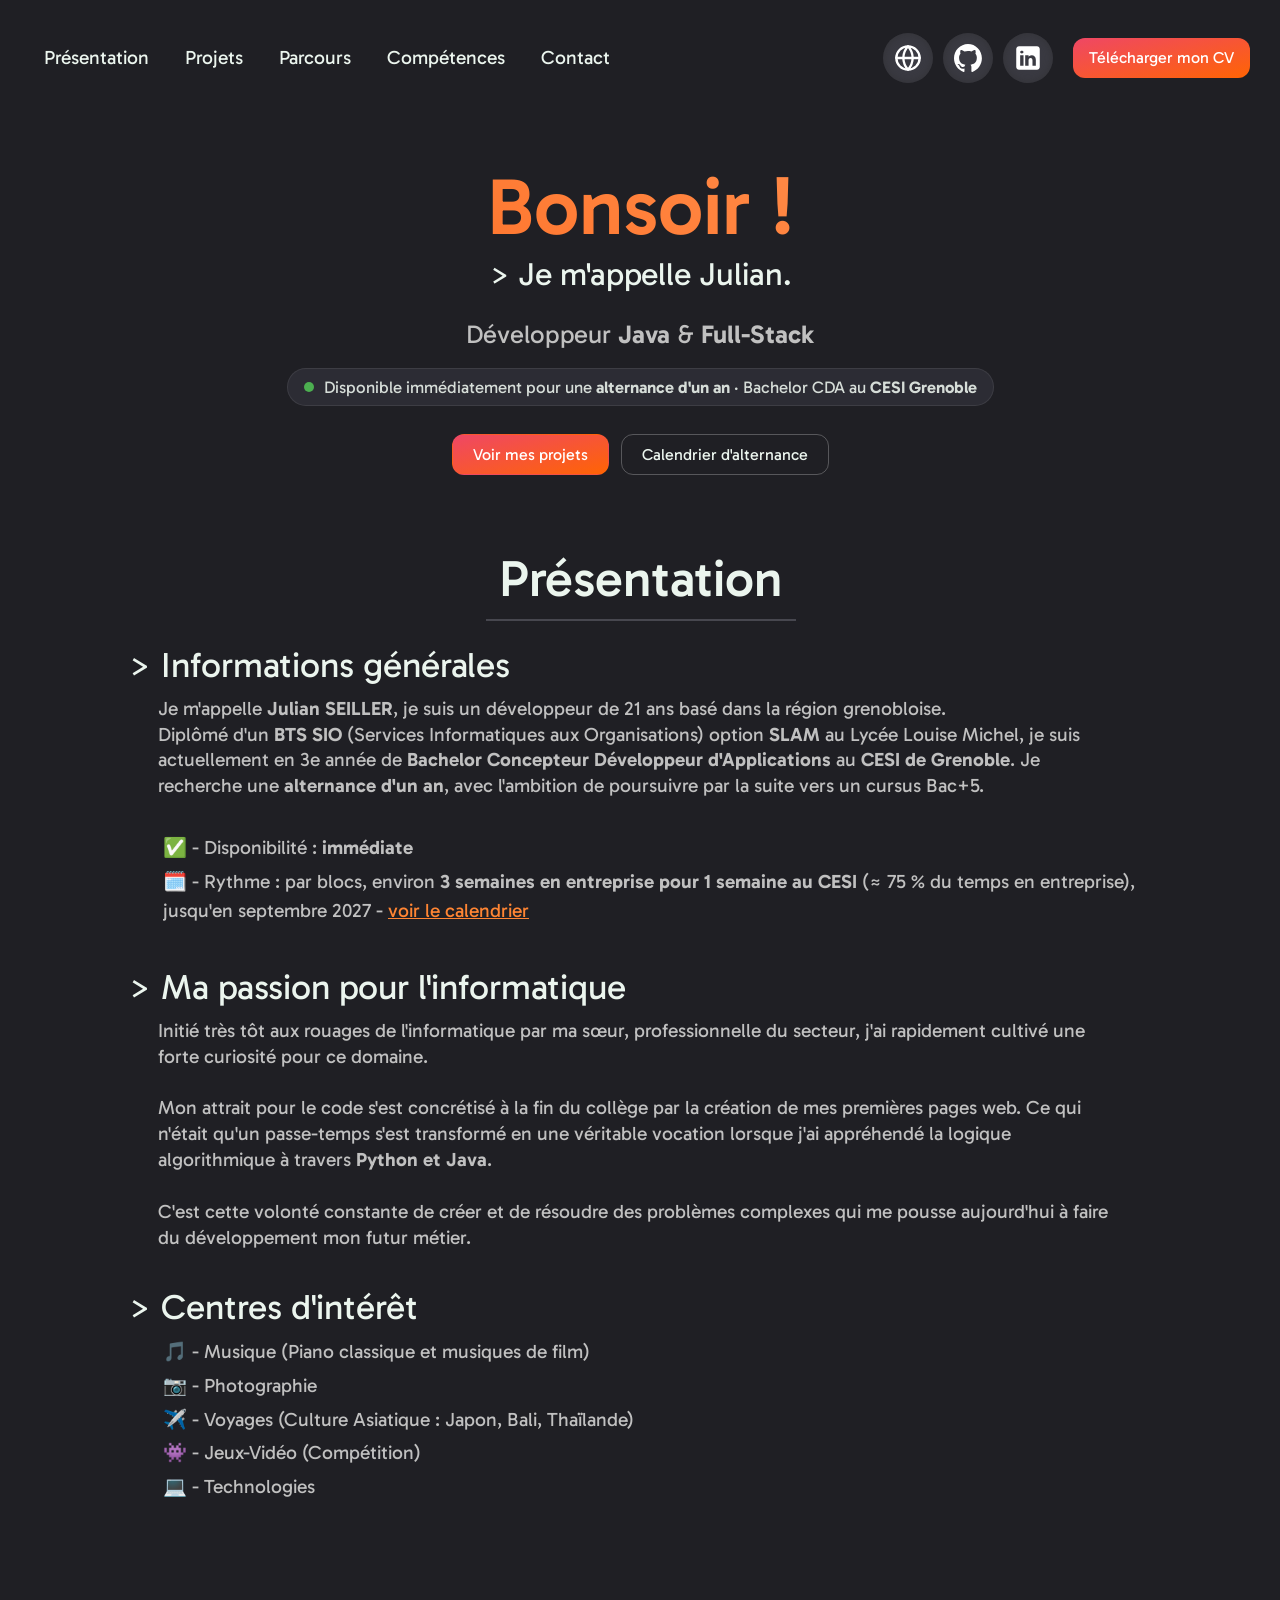
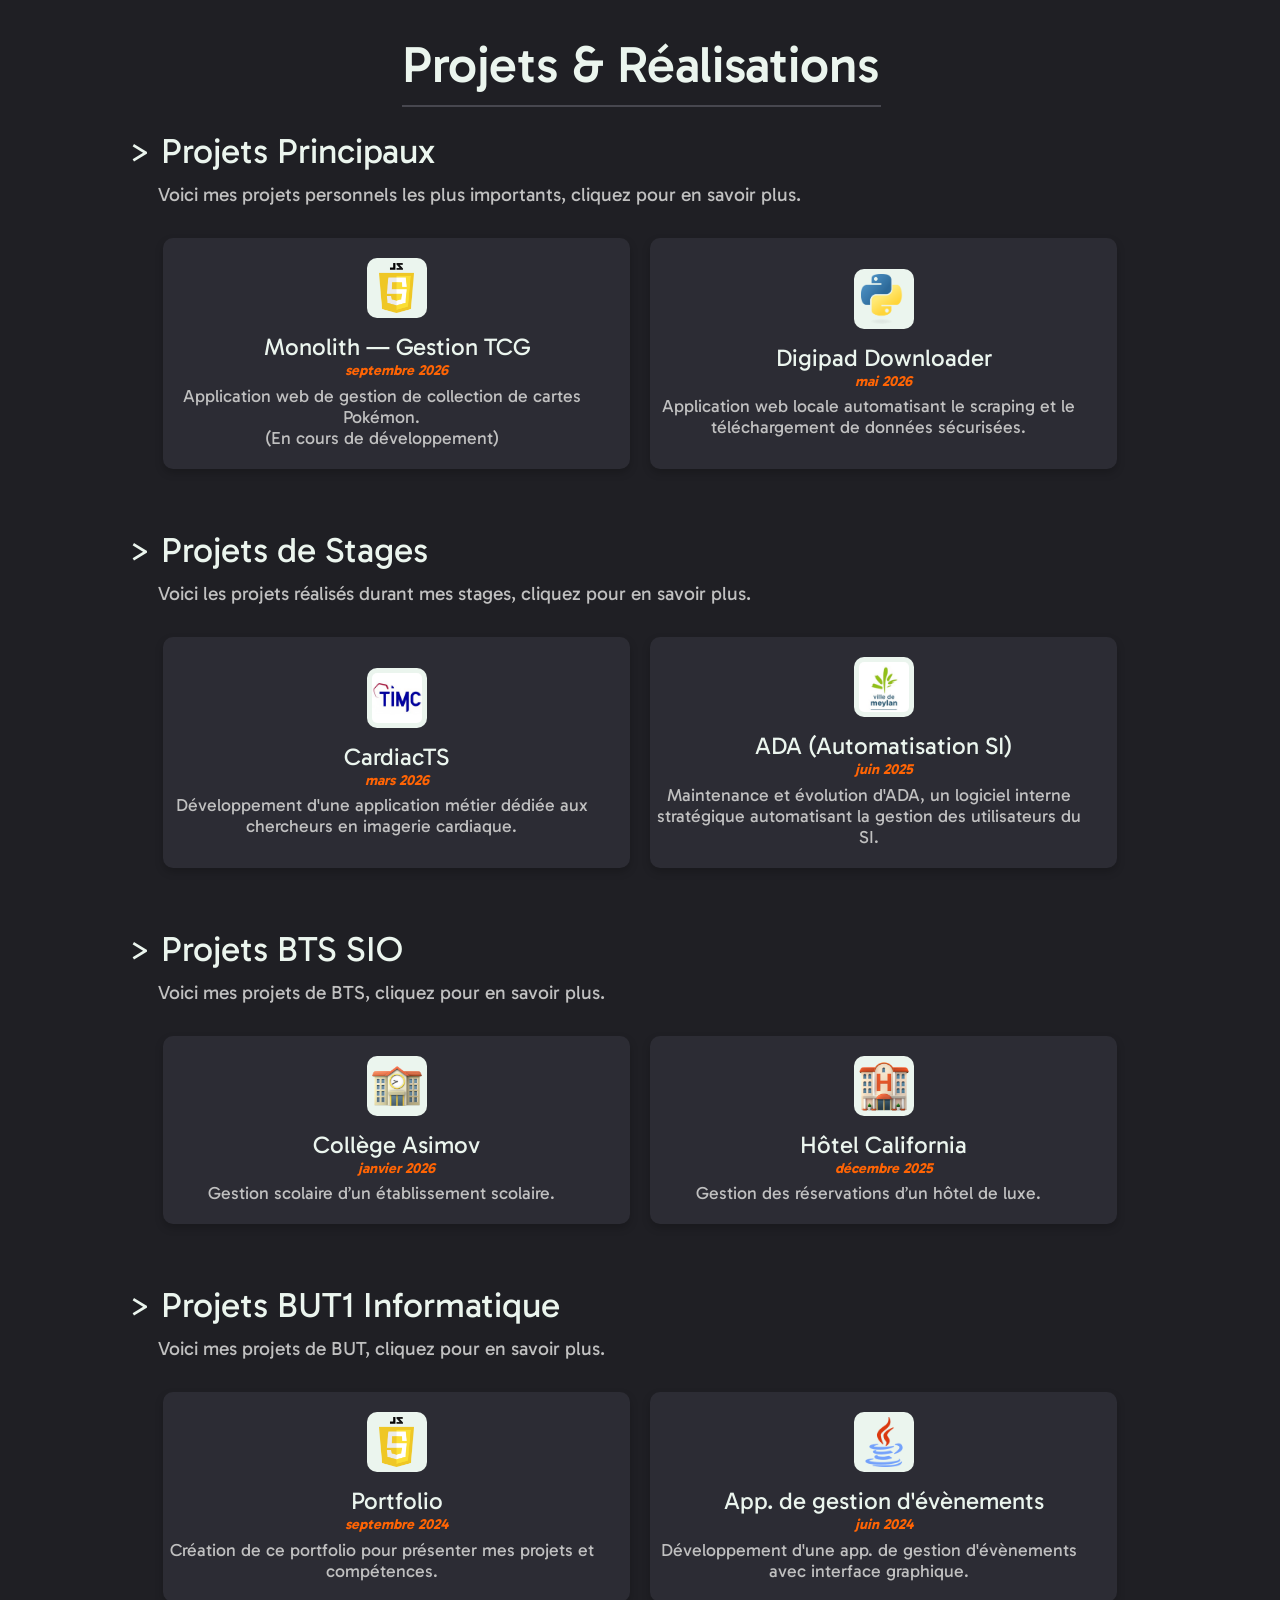
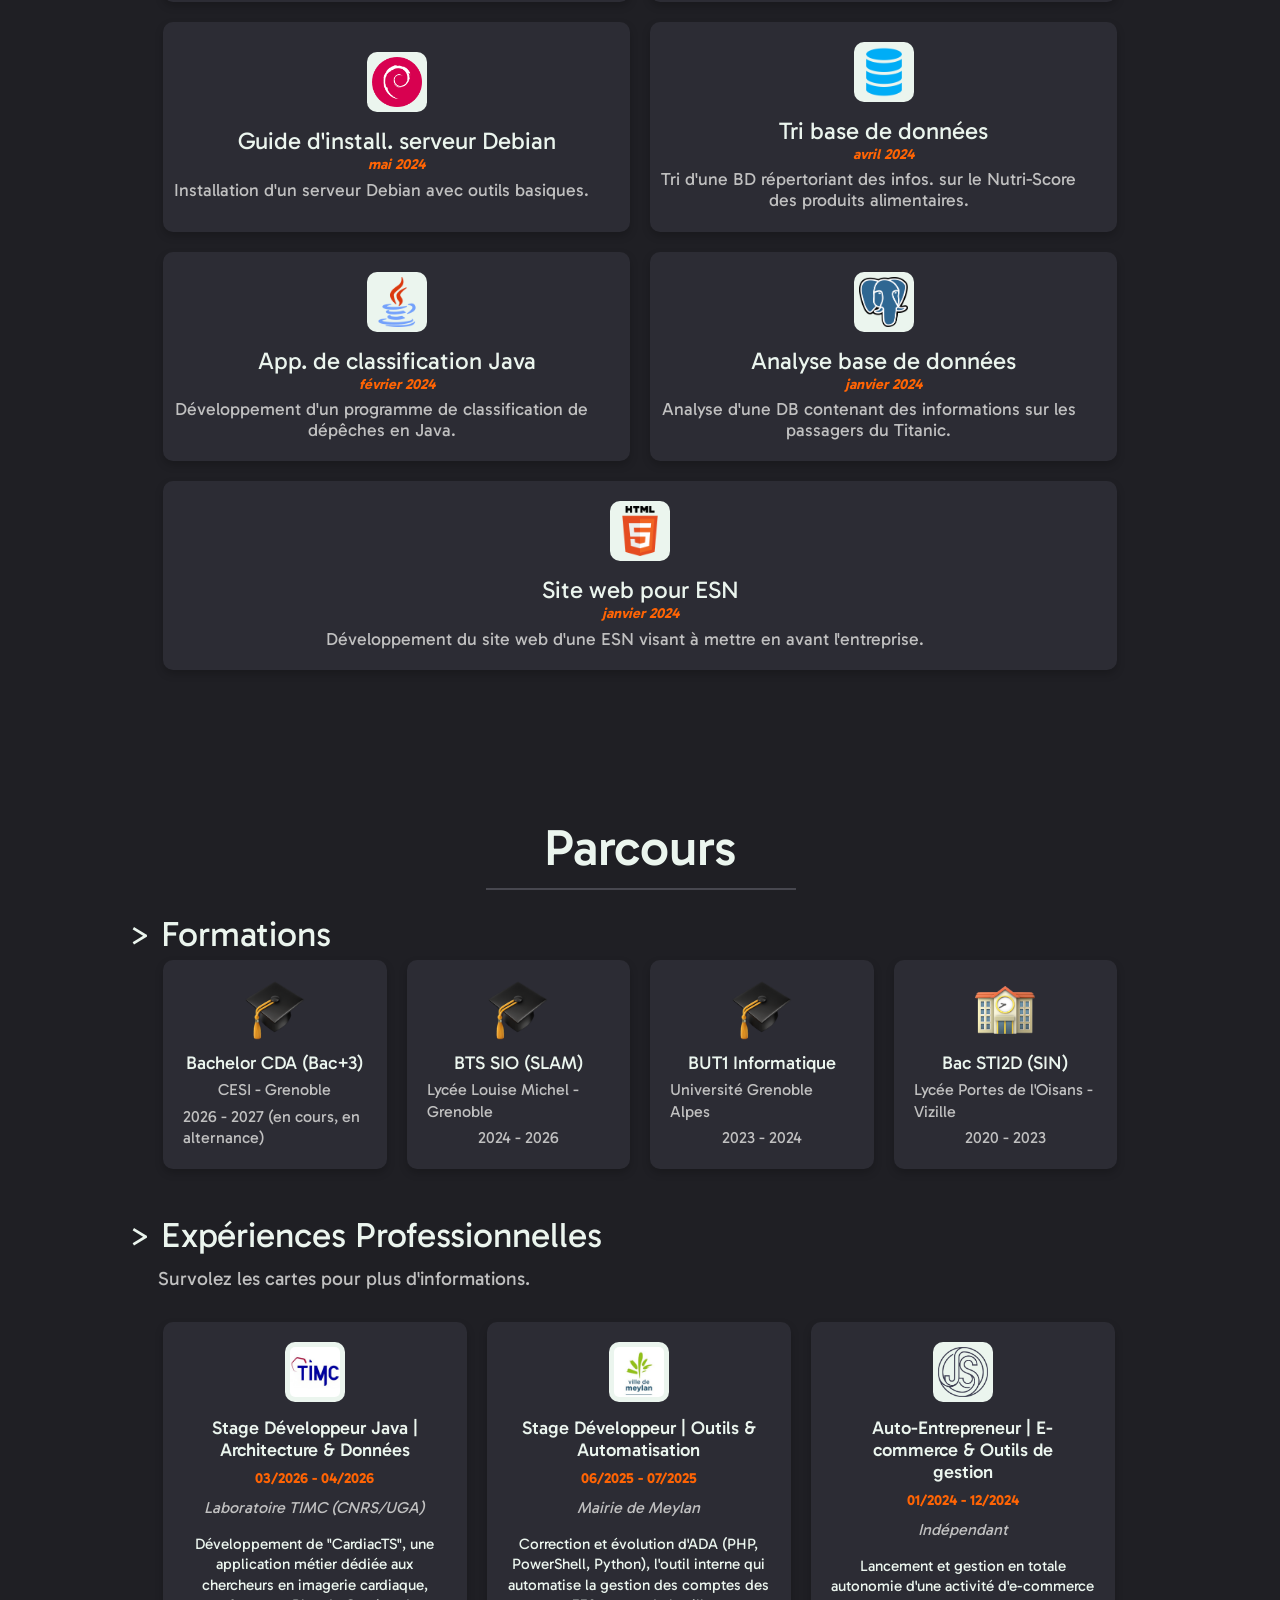
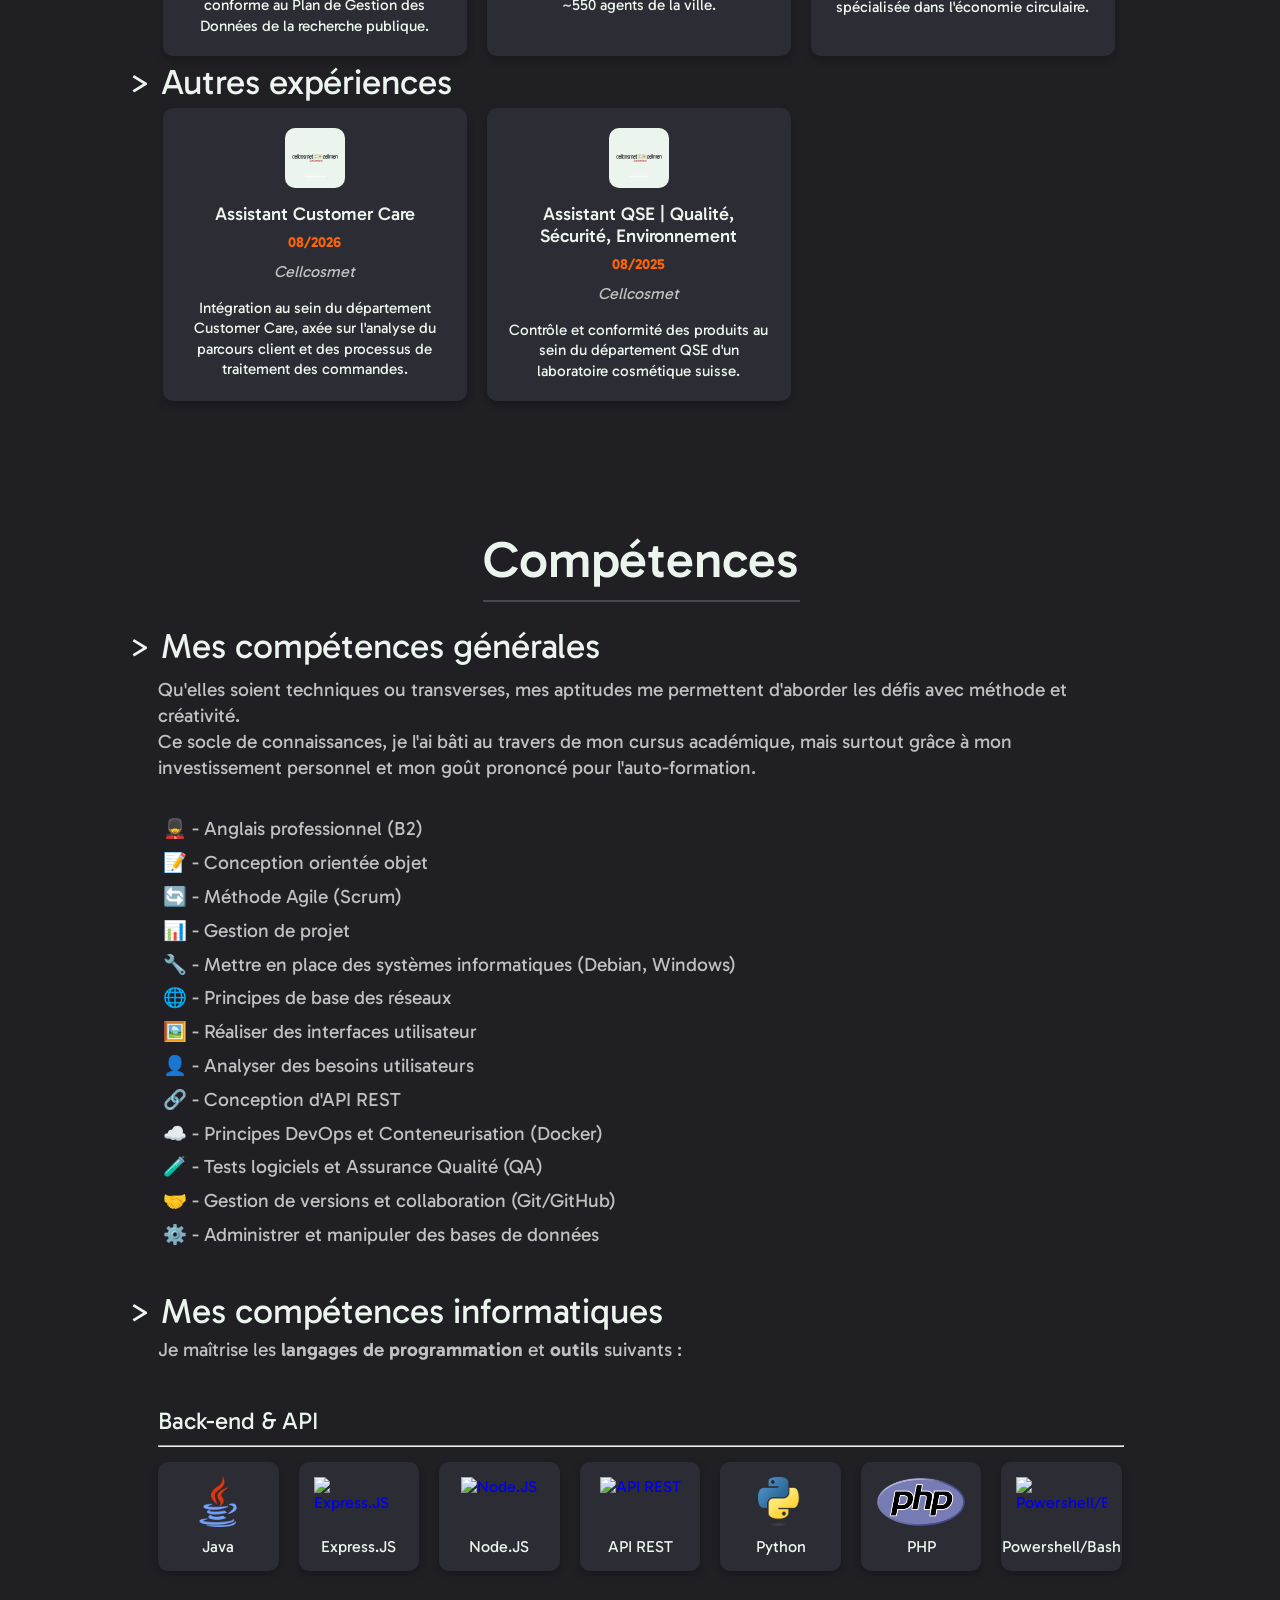
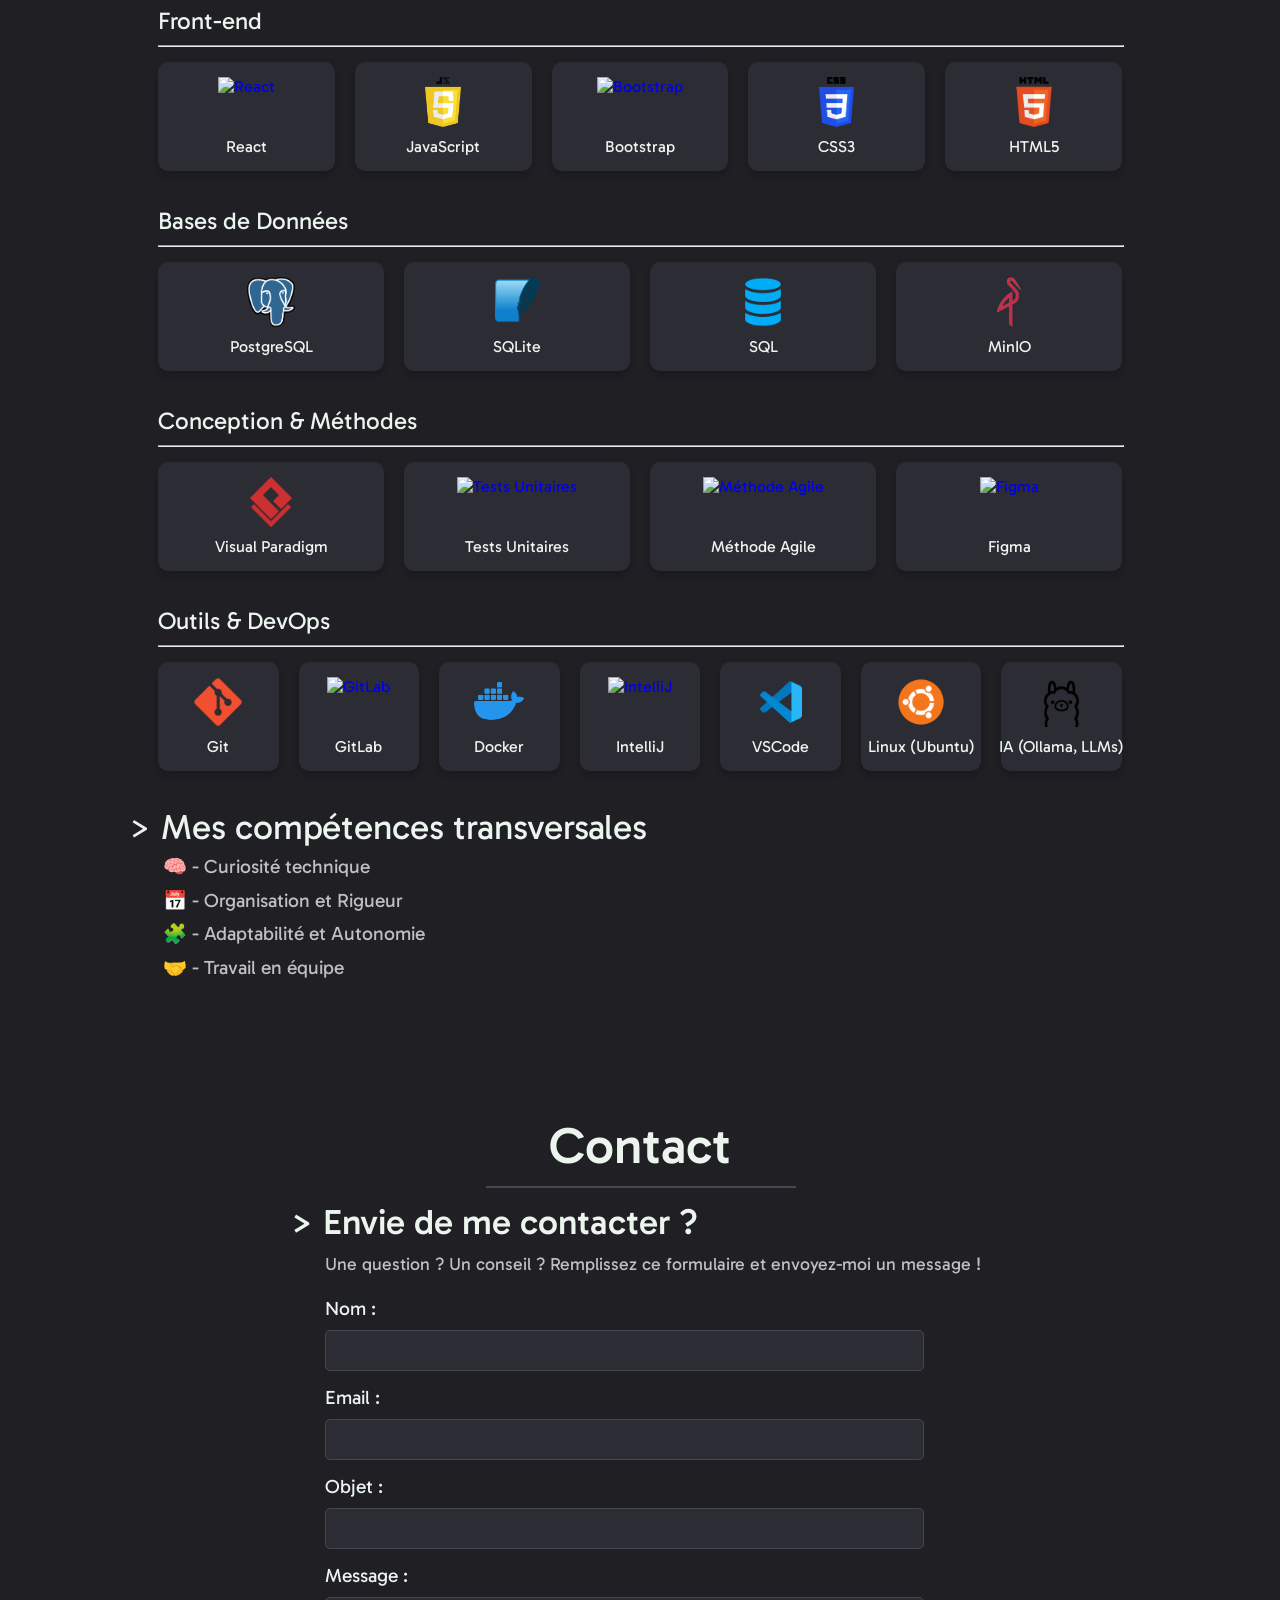
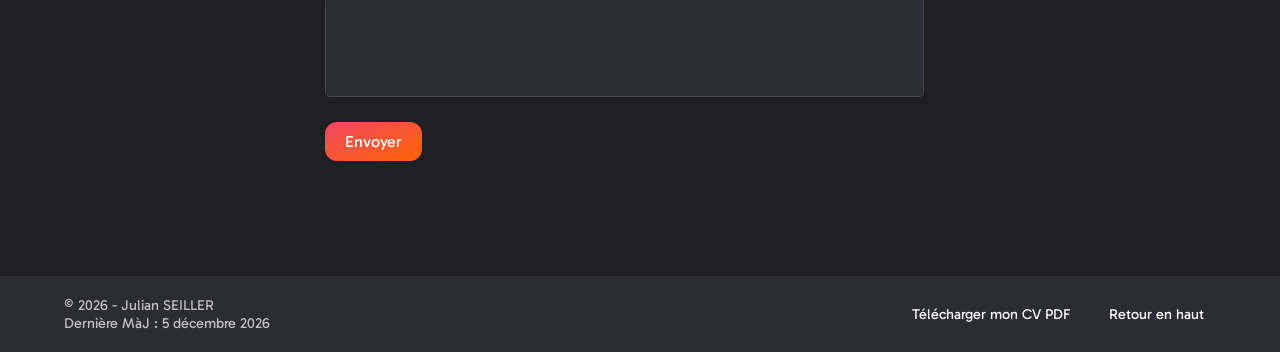
==== index.html @ 8daf7dea "update ortho" ====
<!DOCTYPE html>
<html lang="fr">

<head>
    <meta charset="UTF-8">
    <meta name="viewport" content="width=device-width, initial-scale=1.0">
    <meta name="description"
        content="Julian SEILLER, Développeur Java et Full-Stack en Bachelor Concepteur Développeur d'Applications au CESI Grenoble, disponible immédiatement pour une alternance d'un an. Projets, compétences et expériences.">
    <meta name="robots" content="index, follow">

    <!-- Open Graph (Partage Réseaux Sociaux) -->
    <meta property="og:title" content="Julian SEILLER | Développeur Java & Full-Stack en alternance">
    <meta property="og:description"
        content="Bachelor CDA au CESI Grenoble, disponible immédiatement pour une alternance d'un an. Projets Java, Node.js, Python et web.">
    <meta property="og:type" content="website">
    <meta property="og:url" content="https://portfolio-julianseiller.vercel.app/">
    <meta property="og:image" content="https://portfolio-julianseiller.vercel.app/assets/images/og-image.png">
    <meta property="og:image:width" content="1200">
    <meta property="og:image:height" content="630">
    <meta property="og:locale" content="fr_FR">
    <meta name="twitter:card" content="summary_large_image">
    <link rel="alternate" hreflang="fr" href="https://portfolio-julianseiller.vercel.app/">
    <link rel="alternate" hreflang="en" href="https://portfolio-julianseiller.vercel.app/indexEN.html">

    <link rel="stylesheet" href="styles.css">
    <link rel="preconnect" href="https://fonts.googleapis.com">
    <link rel="preconnect" href="https://fonts.gstatic.com" crossorigin>
    <link rel="stylesheet" href="https://fonts.googleapis.com/css2?family=Gabarito:wght@400..900&display=swap">
    <link rel="icon" href="favicon.ico">
    <script src="https://unpkg.com/scrollreveal@4.0.9/dist/scrollreveal.min.js"></script>
    <title>Julian SEILLER | Développeur Java & Full-Stack en alternance</title>
</head>

<body>
    <header>
        <nav class="bigScreen">
            <a href="#presentation">Présentation</a>
            <a href="#projets">Projets</a>
            <a href="#parcours">Parcours</a>
            <a href="#competences">Compétences</a>
            <a href="#contact">Contact</a>
        </nav>
        <div class="header-right bigScreen">
            <a class="btn-icon" href="indexEN.html" title="Switch to English" aria-label="Switch to English"
                hreflang="en">
                <img src="assets/icons/globe.svg" alt="Globe" style="width: 28px; filter: invert(1);">
            </a>
            <a href="https://github.com/JulianSEILLER" aria-label="Profil GitHub" target="_blank"
                rel="noopener noreferrer" class="btn-icon">
                <img src="assets/icons/github-mark-white.svg" alt="GitHub">
            </a>
            <a href="https://www.linkedin.com/in/julianseiller" aria-label="Profil LinkedIn" target="_blank"
                rel="noopener noreferrer" class="btn-icon">
                <img src="assets/icons/linkedin.svg" alt="LinkedIn">
            </a>
            <div class="cv-container">
                <a href="assets/files/CV_Julian_SEILLER.pdf" target="_blank" rel="noopener noreferrer"
                    class="btn-orange">Télécharger mon CV</a>
            </div>
        </div>

        <div class="header-left smallScreen">
            <a href="#hello">Portfolio de Julian</a>
        </div>
        <nav class="smallScreen">
            <button id="menu-toggle" class="hamburger hamburger--squeeze" type="button">
                <span class="hamburger-box">
                    <span class="hamburger-inner"></span>
                </span>
            </button>
            <div id="overlay-menu" class="overlay-menu">
                <div class="overlay-content">
                    <a href="#presentation">Présentation</a>
                    <hr>
                    <a href="#projets">Projets</a>
                    <hr>
                    <a href="#parcours">Parcours</a>
                    <hr>
                    <a href="#competences">Compétences</a>
                    <hr>
                    <a href="#contact">Contact</a>
                    <div class="menu-grid">
                        <a href="indexEN.html" class="btn-icon" title="Switch to English" aria-label="Switch to English"
                            hreflang="en">
                            <img src="assets/icons/globe.svg" alt="Globe" style="width: 28px; filter: invert(1);">
                        </a>
                        <a href="https://github.com/JulianSEILLER" aria-label="Profil GitHub" target="_blank"
                            rel="noopener noreferrer" class="btn-icon github-btn">
                            <img src="assets/icons/github-mark-white.svg" alt="GitHub">
                        </a>
                        <a href="https://www.linkedin.com/in/julianseiller" aria-label="Profil LinkedIn" target="_blank"
                            rel="noopener noreferrer" class="btn-icon linkedin-btn">
                            <img src="assets/icons/linkedin.svg" alt="LinkedIn">
                        </a>
                    </div>
                    <a href="assets/files/CV_Julian_SEILLER.pdf" target="_blank" rel="noopener noreferrer"
                        class="btn-orange">Télécharger mon
                        CV</a>
                </div>
            </div>
        </nav>
    </header>
    <main>
        <div id="home" class="page-section">
            <div id="homeText" class="revealRwD">
                <h1 id="hello">Bonjour !</h1>
                <h2 class="bigScreen">> Je m'appelle Julian.</h2>
                <h2 class="smallScreen">Je m'appelle Julian.</h2>
                <p class="home-role">Développeur <b>Java</b> &amp; <b class="nowrap">Full-Stack</b></p>
                <p class="home-status"><span class="status-dot" aria-hidden="true"></span><span>Disponible immédiatement
                        pour une <b>alternance d'un an</b> · Bachelor CDA au <b>CESI Grenoble</b></span></p>
                <div class="home-actions">
                    <a href="#projets" class="btn-hero btn-hero-primary">Voir mes projets</a>
                    <a href="assets/files/Calendrier_Alternance_CESI_2026-2027.pdf" target="_blank"
                        rel="noopener noreferrer" class="btn-hero">Calendrier d'alternance</a>
                </div>
            </div>
        </div>

        <section id="presentation" class="page-section">
            <div class="sectionHeader">
                <h2 class="revealT">Présentation</h2>
                <hr>
            </div>
            <div class="sectionContent">
                <h3 class="revealL bigScreen">> Informations générales</h3>
                <h3 class="revealL smallScreen">Informations générales</h3>
                <p class="revealLwD">
                    Je m'appelle <b>Julian SEILLER</b>, je suis un développeur de <span id="age"></span> ans basé dans
                    la région grenobloise.
                    <br>
                    Diplômé d'un <b>BTS SIO</b> (Services Informatiques aux Organisations) option <b>SLAM</b> au Lycée
                    Louise Michel, je suis actuellement en 3e année de <b>Bachelor Concepteur Développeur
                        d'Applications</b> au <b>CESI de Grenoble</b>.
                    Je recherche une <b>alternance d'un an</b>, avec l'ambition de poursuivre
                    par la suite vers un cursus Bac+5.
                </p>
                <ul class="revealLwD">
                    <li>✅ - Disponibilité : <b>immédiate</b></li>
                    <li>🗓️ - Rythme : par blocs, environ <b>3 semaines en entreprise pour 1 semaine au CESI</b>
                        (≈ 75 % du temps en entreprise), jusqu'en septembre 2027 -
                        <a href="assets/files/Calendrier_Alternance_CESI_2026-2027.pdf" target="_blank"
                            rel="noopener noreferrer">voir le calendrier</a>
                    </li>
                </ul>
                <h3 class="revealL bigScreen">> Ma passion pour l'informatique</h3>
                <h3 class="revealL smallScreen">Ma passion pour l'informatique</h3>
                <p class="revealLwD">
                    Initié très tôt aux rouages de l'informatique par ma sœur, professionnelle du secteur, j'ai
                    rapidement cultivé une forte curiosité pour ce domaine.
                    <br><br>
                    Mon attrait pour le code s'est concrétisé à la fin du collège par la création de mes premières pages
                    web. Ce qui n'était qu'un passe-temps s'est transformé en une véritable vocation lorsque j'ai
                    appréhendé la logique algorithmique à travers <b>Python et Java</b>.
                    <br><br>
                    C'est cette volonté constante de créer et de résoudre des problèmes complexes qui me pousse
                    aujourd'hui à faire du développement mon futur métier.
                </p>
                <h3 class="revealL bigScreen">> Centres d'intérêt</h3>
                <h3 class="revealL smallScreen">Centres d'intérêt</h3>
                <ul class="revealLwD noMarginBottom">
                    <li class="revealLwD">🎵 - Musique (Piano classique et musiques de film)</li>
                    <li class="revealLwD">📷 - Photographie</li>
                    <li class="revealLwD">✈️ - Voyages (Culture Asiatique : Japon, Bali, Thaïlande)</li>
                    <li class="revealLwD">👾 - Jeux-Vidéo (Compétition)</li>
                    <li class="revealLwD">💻 - Technologies</li>
                </ul>
            </div>
        </section>

        <section id="projets" class="page-section">
            <div class="sectionHeader">
                <h2>Projets & Réalisations</h2>
                <hr>
            </div>
            <div class="sectionContent">
                <h3 class="revealL bigScreen">> Projets Principaux</h3>
                <h3 class="revealL smallScreen">Projets Principaux</h3>
                <p class="revealL">Voici mes projets personnels les plus importants, cliquez pour en savoir plus.</p>
                <div id="project-cards-main" class="project-grid revealB">
                    <!-- Projets Principaux générés dynamiquement -->
                </div>

                <h3 class="revealL bigScreen" style="margin-top: 40px;">> Projets de Stages</h3>
                <h3 class="revealL smallScreen">Projets de Stages</h3>
                <p class="revealL">Voici les projets réalisés durant mes stages, cliquez pour en savoir plus.</p>
                <div id="project-cards-stage" class="project-grid revealB">
                    <!-- Projets de stages générés dynamiquement -->
                </div>

                <h3 class="revealL bigScreen" style="margin-top: 40px;">> Projets BTS SIO</h3>
                <h3 class="revealL smallScreen">Projets BTS SIO</h3>
                <p class="revealL">Voici mes projets de BTS, cliquez pour en savoir plus.</p>
                <div id="project-cards-bts" class="project-grid revealB">
                    <!-- Projets BTS générés dynamiquement -->
                </div>
                <h3 class="revealL bigScreen" style="margin-top: 40px;">> Projets BUT1 Informatique</h3>
                <h3 class="revealL smallScreen" style="margin-top: 40px;">Projets BUT1 Informatique</h3>
                <p class="revealL">Voici mes projets de BUT, cliquez pour en savoir plus.</p>
                <div id="project-cards-but" class="project-grid revealB">
                    <!-- Projets BTS générés dynamiquement -->
                </div>
            </div>
        </section>

        <section id="parcours" class="page-section">
            <div class="sectionHeader">
                <h2 class="revealT">Parcours</h2>
                <hr>
            </div>
            <div class="sectionContent">
                <h3 class="revealL bigScreen">> Formations</h3>
                <h3 class="revealL smallScreen">Formations</h3>
                <div class="formationGrid">
                    <div class="iconOnLeft revealB">
                        <img src="assets/icons/graduationcap.png" alt="Graduation Cap Icon">
                        <div class="text">
                            <h4>Bachelor CDA (Bac+3)</h4>
                            <p>CESI - Grenoble</p>
                            <p class="date">2026 - 2027 (en cours, en alternance)</p>
                        </div>
                    </div>
                    <div class="iconOnLeft revealB">
                        <img src="assets/icons/graduationcap.png" alt="Graduation Cap Icon">
                        <div class="text">
                            <h4>BTS SIO (SLAM)</h4>
                            <p>Lycée Louise Michel - Grenoble</p>
                            <p class="date">2024 - 2026</p>
                        </div>
                    </div>
                    <div class="iconOnLeft revealB">
                        <img src="assets/icons/graduationcap.png" alt="Graduation Cap Icon">
                        <div class="text">
                            <h4>BUT1 Informatique</h4>
                            <p>Université Grenoble Alpes</p>
                            <p class="date">2023 - 2024</p>
                        </div>
                    </div>
                    <div class="iconOnLeft revealB">
                        <img src="assets/icons/school.png" alt="School Icon">
                        <div class="text">
                            <h4>Bac STI2D (SIN)</h4>
                            <p>Lycée Portes de l'Oisans - Vizille</p>
                            <p class="date">2020 - 2023</p>
                        </div>
                    </div>
                </div>

                <h3 class="revealL bigScreen">> Expériences Professionnelles</h3>
                <h3 class="revealL smallScreen">Expériences Professionnelles</h3>
                <p class="revealLwD">Survolez les cartes pour plus d'informations.</p>
                <div class="experienceList">
                    <div class="exp-card revealB">
                        <div class="exp-content">
                            <img src="assets/icons/timc.png" alt="TIMC Logo" class="exp-logo">
                            <div class="exp-text">
                                <div class="exp-header">
                                    <h4>Stage Développeur Java | Architecture & Données</h4>
                                    <span class="exp-date">03/2026 - 04/2026</span>
                                </div>
                                <p class="exp-company">Laboratoire TIMC (CNRS/UGA)</p>
                                <p class="exp-desc">Développement de "CardiacTS", une application métier dédiée aux
                                    chercheurs en imagerie cardiaque, conforme au Plan de Gestion des Données de la
                                    recherche publique.</p>
                            </div>
                        </div>
                        <div class="exp-overlay">
                            <h4>Stage Laboratoire TIMC</h4>
                            <span class="exp-date">Mars 2026 - Avril 2026</span>
                            <ul>
                                <li>Conception et développement d'une application de bureau moderne en JavaFX (Java 21)
                                    dédiée à la gestion sécurisée des dossiers médicaux.</li>
                                <li>Implémentation d'une architecture robuste (patterns MVC et Repository) et d'un
                                    système personnalisé d'injection de dépendances.</li>
                                <li>Intégration de la solution cloud MinIO (S3) pour le stockage et la visualisation
                                    fluide de fichiers d'imagerie volumineux (TIFF, JPEG, PNG).</li>
                                <li>Mise en place d'une authentification sécurisée (jBCrypt) et d'un service d'audit
                                    garantissant la traçabilité des actions cliniques.</li>
                                <li>Configuration de l'environnement de développement local via Docker et interfaçage
                                    avec une base de données PostgreSQL.</li>
                            </ul>
                        </div>
                    </div>

                    <div class="exp-card revealB">
                        <div class="exp-content">
                            <img src="assets/icons/meylan.png" alt="Meylan Logo" class="exp-logo">
                            <div class="exp-text">
                                <div class="exp-header">
                                    <h4>Stage Développeur | Outils & Automatisation</h4>
                                    <span class="exp-date">06/2025 - 07/2025</span>
                                </div>
                                <p class="exp-company">Mairie de Meylan</p>
                                <p class="exp-desc">Correction et évolution d'ADA (PHP, PowerShell, Python), l'outil
                                    interne
                                    qui automatise la gestion des comptes des ~550 agents de la ville.</p>
                            </div>
                        </div>
                        <div class="exp-overlay">
                            <h4>Stage Mairie de Meylan</h4>
                            <span class="exp-date">Juin 2025 - Juillet 2025</span>
                            <ul>
                                <li>Identification et correction de dysfonctionnements dans ADA, outil critique qui
                                    automatise la gestion des comptes du SI.</li>
                                <li>Développement de nouvelles fonctionnalités pour fiabiliser et accélérer la création
                                    et la suppression des comptes Active Directory.</li>
                                <li>Automatisation de l'attribution des licences Office 365 et de la configuration de la
                                    messagerie Microsoft Exchange (API Microsoft Graph).</li>
                                <li>Génération automatisée des comptes Intranet et envoi d'e-mails de reporting aux
                                    administrateurs.</li>
                                <li>Stack : PHP, PowerShell, Python, Bootstrap, JSON.</li>
                            </ul>
                        </div>
                    </div>

                    <div class="exp-card revealB">
                        <div class="exp-content">
                            <img src="assets/icons/ae.png" alt="Auto-Entrepreneur Logo" class="exp-logo">
                            <div class="exp-text">
                                <div class="exp-header">
                                    <h4>Auto-Entrepreneur | E-commerce & Outils de gestion</h4>
                                    <span class="exp-date">01/2024 - 12/2024</span>
                                </div>
                                <p class="exp-company">Indépendant</p>
                                <p class="exp-desc">Lancement et gestion en totale autonomie d'une activité d'e-commerce
                                    spécialisée dans l'économie circulaire.</p>
                            </div>
                        </div>
                        <div class="exp-overlay">
                            <h4>Auto-Entrepreneur</h4>
                            <span class="exp-date">Janvier 2024 - Décembre 2024</span>
                            <ul>
                                <li>Conception d'un système numérique sur mesure (Google Sheet avancé) pour centraliser
                                    la gestion des stocks et de la trésorerie.</li>
                                <li>Pilotage et suivi rigoureux d'un inventaire dynamique de plus de 1 000 articles.
                                </li>
                                <li>Génération de rapports de performance détaillés pour optimiser les stratégies de
                                    vente.</li>
                                <li>Gestion quotidienne de la relation client et des expéditions.</li>
                            </ul>
                        </div>
                    </div>
                </div>

                <h3 class="revealL bigScreen sub-section">> Autres expériences</h3>
                <h3 class="revealL smallScreen sub-section">Autres expériences</h3>
                <div class="experienceList">
                    <div class="exp-card revealB">
                        <div class="exp-content">
                            <img src="assets/icons/cellcosmet.svg" alt="Cellcosmet Logo" class="exp-logo">
                            <div class="exp-text">
                                <div class="exp-header">
                                    <h4>Assistant Customer Care</h4>
                                    <span class="exp-date">08/2026</span>
                                </div>
                                <p class="exp-company">Cellcosmet</p>
                                <p class="exp-desc">Intégration au sein du département Customer Care, axée sur l'analyse
                                    du parcours client et des processus de traitement des commandes.</p>
                            </div>
                        </div>
                        <div class="exp-overlay">
                            <h4>Assistant Customer Care - Cellcosmet</h4>
                            <span class="exp-date">Août 2026</span>
                            <ul>
                                <li>Analyse des outils de gestion (Shopify, Odoo CRM et Abacus ERP) utilisés pour
                                    piloter la relation client et les ventes.</li>
                                <li>Étude du cycle de vie complet d'une commande (création, confirmation, picking,
                                    préparation et expédition) et de ses interactions avec le SI.</li>
                                <li>Initiation au suivi des leads et à la centralisation des informations commerciales
                                    au sein du CRM Odoo.</li>
                                <li>Familiarisation avec les processus d'expédition et la génération d'étiquettes via
                                    Shopify, FedEx et DHL.</li>
                                <li>Observation des synergies et des flux d'informations entre le Customer Care, la
                                    gestion commerciale et la logistique.</li>
                            </ul>
                        </div>
                    </div>

                    <div class="exp-card revealB">
                        <div class="exp-content">
                            <img src="assets/icons/cellcosmet.svg" alt="Cellcosmet Logo" class="exp-logo">
                            <div class="exp-text">
                                <div class="exp-header">
                                    <h4>Assistant QSE | Qualité, Sécurité, Environnement</h4>
                                    <span class="exp-date">08/2025</span>
                                </div>
                                <p class="exp-company">Cellcosmet</p>
                                <p class="exp-desc">Contrôle et conformité des produits au sein du département QSE d'un
                                    laboratoire cosmétique suisse.</p>
                            </div>
                        </div>
                        <div class="exp-overlay">
                            <h4>Assistant QSE - Cellcosmet</h4>
                            <span class="exp-date">Août 2025</span>
                            <ul>
                                <li>Supervision des flux entrants et des mouvements de stock, en garantissant la
                                    conformité aux standards cosmétiques.</li>
                                <li>Réalisation de tests qualité : mesure du pH, analyse de la viscosité à l'aide
                                    d'appareils spécialisés, et préparation d'échantillons pour analyses externes.</li>
                                <li>Mise en œuvre de compétences analytiques dans le respect strict des protocoles
                                    d'hygiène et de sécurité (normes ISO/BPF).</li>
                                <li>Contribution à la gestion documentaire et à l'archivage de dossiers.</li>
                            </ul>
                        </div>
                    </div>
                </div>
            </div>
        </section>

        <section id="competences" class="page-section">
            <div class="sectionHeader">
                <h2>Compétences</h2>
                <hr>
            </div>
            <div class="sectionContent">
                <h3 class="revealL bigScreen">> Mes compétences générales</h3>
                <h3 class="revealL smallScreen">Mes compétences générales</h3>
                <p class="revealLwD">
                    Qu'elles soient techniques ou transverses, mes aptitudes me permettent d'aborder les défis avec
                    méthode et créativité.
                    <br>
                    Ce socle de connaissances, je l'ai bâti au travers de mon cursus académique, mais surtout grâce à
                    mon investissement personnel et mon goût prononcé pour l'auto-formation.
                </p>
                <ul>
                    <li class="revealLwD">💂 - Anglais professionnel (B2)</li>
                    <li class="revealLwD">📝 - Conception orientée objet</li>
                    <li class="revealLwD">🔄 - Méthode Agile (Scrum)</li>
                    <li class="revealLwD">📊 - Gestion de projet</li>
                    <li class="revealLwD">🔧 - Mettre en place des systèmes informatiques (Debian, Windows)</li>
                    <li class="revealLwD">🌐 - Principes de base des réseaux</li>
                    <li class="revealLwD">🖼️ - Réaliser des interfaces utilisateur</li>
                    <li class="revealLwD">👤 - Analyser des besoins utilisateurs</li>
                    <li class="revealLwD">🔗 - Conception d'API REST</li>
                    <li class="revealLwD">☁️ - Principes DevOps et Conteneurisation (Docker)</li>
                    <li class="revealLwD">🧪 - Tests logiciels et Assurance Qualité (QA)</li>
                    <li class="revealLwD">🤝 - Gestion de versions et collaboration (Git/GitHub)</li>
                    <li class="revealLwD">⚙️ - Administrer et manipuler des bases de données</li>
                </ul>
                <h3 class="revealL bigScreen">> Mes compétences informatiques</h3>
                <h3 class="revealL smallScreen">Mes compétences informatiques</h3>
                <div class="splitted">
                    <div class="splittedLeft">
                        <p class="revealLwD noMarginBottom">Je maîtrise les <b>langages de programmation</b> et
                            <b>outils</b> suivants :
                        </p>
                        <br>
                        <br>
                    </div>
                </div>
                <div class="skillCardsContainer">
                    <!-- Cartes de compétences générées dynamiquement -->
                </div>
                <h3 class="revealL noMarginBottom bigScreen">> Mes compétences transversales</h3>
                <h3 class="revealL noMarginBottom smallScreen">Mes compétences transversales</h3>
                <ul class="noMarginBottom">
                    <li class="revealLwD">🧠 - Curiosité technique</li>
                    <li class="revealLwD">📅 - Organisation et Rigueur</li>
                    <li class="revealLwD">🧩 - Adaptabilité et Autonomie</li>
                    <li class="revealLwD">🤝 - Travail en équipe</li>
                </ul>
            </div>
        </section>

        <section id="contact" class="page-section">
            <div class="sectionHeader">
                <h2>Contact</h2>
                <hr>
            </div>
            <div class="contact-content">
                <div class="contact-form">
                    <h3 class="revealL bigScreen">> Envie de me contacter ?</h3>
                    <h3 class="revealL smallScreen">Envie de me contacter ?</h3>
                    <p class="revealL">Une question ? Un conseil ? Remplissez ce formulaire et envoyez-moi un message !
                    </p>
                    <form id="contact-form" class="revealBwD">
                        <label for="name">Nom :</label>
                        <input type="text" id="name" name="name" required>

                        <label for="email">Email :</label>
                        <input type="email" id="email" name="email" required>

                        <label for="subject">Objet :</label>
                        <input type="text" id="subject" name="subject" required>

                        <label for="message">Message :</label>
                        <textarea id="message" name="message" rows="4" required></textarea>

                        <button type="submit" class="btn-orange">Envoyer</button>
                        <p id="form-status" style="margin-left: 0;"></p>
                    </form>
                </div>

            </div>
        </section>
    </main>
    <footer id="footer">
        <div class="footer-content">
            <p>&copy; 2026 - Julian SEILLER <br>Dernière MàJ : <span id="last-updated"></span></p>
            <div class="footer-actions">
                <a href="assets/files/CV_Julian_SEILLER.pdf" class="btn-cv" title="Télécharger mon CV" target="_blank"
                    rel="noopener noreferrer">Télécharger mon CV PDF</a>
                <a href="#hello" class="back-to-top">Retour en haut</a>
            </div>
        </div>
    </footer>
    <script type="text/javascript" src="https://cdn.jsdelivr.net/npm/@emailjs/browser@4.4.1/dist/email.min.js"></script>
    <script src="./assets/javascript/skillCards.js"></script>
    <script src="./assets/javascript/main.js"></script>
    <script src="./assets/javascript/projets.js"></script>
</body>

</html>
---- styles.css ----
/* ---------- SCROLLBAR GLOBALE ---------- */
::-webkit-scrollbar {
    width: 10px;
}
::-webkit-scrollbar-track {
    background: #1F1F24;
}
::-webkit-scrollbar-thumb {
    background: #ff6404;
    border-radius: 10px;
}
::-webkit-scrollbar-thumb:hover {
    background: #ff8533;
}
::-webkit-scrollbar-button {
    display: none !important;
    width: 0 !important;
    height: 0 !important;
}
*::-webkit-scrollbar-button {
    display: none !important;
    width: 0 !important;
    height: 0 !important;
}

html {
    overflow-x: clip;
    max-width: 100%;
    width: 100%;
    touch-action: pan-y;
}

body {
    font-family: 'Gabarito', sans-serif;
    font-optical-sizing: auto;
    font-weight: 400;
    font-style: normal;
    background-color: #1F1F24;
    margin: 0px;
    color: #ebf5ee;
    overflow-x: clip;
    max-width: 100%;
    width: 100%;
    position: relative;
}

b {
    font-weight: 650;
}

h1,
h2,
h3,
h4,
h5,
h6,
p,
b {
    cursor: default;
}

h3.smallScreen {
    display: none !important;
}

p,
ul,
li {
    color: #C0C0C0;
    font-weight: 400;
}

div.splitted {
    display: flex;
    flex-direction: row;
    justify-content: space-between;
    align-items: center;
}

div.splittedLeft {
    width: 100%;
}

div.splittedRight {
    display: flex;
    flex-direction: row;
    justify-content: flex-end;
    width: 35%;
    margin-right: 30px;
    box-sizing: border-box;
}

/* ---------- HEADER ---------- */
header {
    background-color: #1F1F24;
    text-align: center;
    display: flex;
    flex-direction: row;
    justify-content: center;
    align-items: center;
    padding: 30px 30px 20px 30px;
    position: sticky;
    top: 0;
    height: 55px;
    left: 0;
    width: auto;
    z-index: 1000;
    transition: box-shadow 0.3s ease, background-color 0.3s ease, padding 0.5s ease, height 0.5s ease;
}

nav.smallScreen,
div.header-left.smallScreen {
    display: none;
}

nav.bigScreen {
    display: flex;
    align-items: center;
    gap: 8px;
    margin-right: auto;
    transition: margin 0.5s ease;
}

nav.bigScreen a .monogram-nav {
    visibility: hidden;
    position: relative;
    opacity: 0;
    width: 45px;
    height: 45px;
    font-size: 1rem;
    border-radius: 50%;
    margin-right: 10px;
    transform: translateX(-70px);
    transition: opacity 0.5s ease, transform 0.5s ease;
    cursor: default;
    pointer-events: none;
}

header.scrolled {
    box-shadow: 0 4px 8px -2px rgba(0, 0, 0, 0.5);
    padding: 15px 40px;
    background-color: rgba(31, 31, 36, 0.85);
    backdrop-filter: blur(12px);
    -webkit-backdrop-filter: blur(12px);
    transition: height 0.5s ease, padding 0.5s ease, box-shadow 0.3s ease, background-color 0.3s ease;
}

header.scrolled nav a .monogram-nav {
    visibility: visible;
    opacity: 1;
    transform: translateX(0);
    pointer-events: all;
    cursor: pointer;
}

nav.bigScreen a {
    color: #EBF5EE;
    text-decoration: none;
    padding: 6px 14px;
    font-size: larger;
    border-radius: 8px;
    position: relative;
    transition: color 0.2s ease, background-color 0.2s ease;
}

nav.bigScreen a:hover {
    color: #ff6404;
    background-color: rgba(255, 100, 4, 0.08);
}

nav.bigScreen a.active-nav {
    color: #ff6404;
}

nav.bigScreen a.active-nav::after {
    content: '';
    position: absolute;
    bottom: -2px;
    left: 50%;
    transform: translateX(-50%);
    width: 60%;
    height: 2px;
    background: linear-gradient(to right, #EF4765, #ff6404);
    border-radius: 2px;
    animation: navIndicatorIn 0.3s ease forwards;
}

@keyframes navIndicatorIn {
    from { width: 0%; opacity: 0; }
    to { width: 60%; opacity: 1; }
}

header:not(.scrolled) nav.bigScreen a .monogram-nav {
    visibility: visible;
    opacity: 0;
    transform: translateX(-30px);
}

header div.header-right.bigScreen {
    display: flex;
    align-items: center;
    position: absolute;
    right: 30px;
}

header div.header-right.bigScreen .btn-icon {
    margin-left: 10px;
    color: #EBF5EE;
    text-decoration: none;
    line-height: 0;
    border-radius: 50%;
    width: 50px;
    height: 50px;
    display: flex;
    justify-content: center;
    align-items: center;
    background-color: #3A3A42;
    border: 0px;
    cursor: pointer;
    user-select: none;
    transition: box-shadow .2s ease-in-out;
}

header div.header-right.bigScreen a.langSwitch {
    text-decoration: none;
    color: #60606a;
    position: absolute;
    opacity: 100%;
    left: 50%;
    transform: translateX(-50%);
    top: -20px;
    font-size: 0.8em;
    width: max-content;
    text-align: center;
    transition: opacity 0.5s ease, top 0.5s ease;
}

header div.header-right.bigScreen a.langSwitch:hover {
    color: #EBF5EE;
}

header.scrolled div.header-right.bigScreen a.langSwitch {
    opacity: 0%;
    top: -30px;
    transition: opacity 0.5s ease, top 0.5s ease;
}

header div.header-right.bigScreen .btn-icon img {
    width: 28px;
    height: 28px;
}

.cv-container {
    position: relative;
    display: flex;
    align-items: center;
    margin-left: 20px;
}

header div.header-right.bigScreen .btn-orange {
    background: linear-gradient(to bottom right, #EF4765, #ff6404);
    border: 0;
    border-radius: 12px;
    width: auto;
    color: #FFFFFF;
    cursor: pointer;
    display: inline-block;
    font-family: 'Gabarito', sans-serif;
    font-size: medium;
    line-height: 2.5;
    outline: transparent;
    padding: 0 1rem;
    text-align: center;
    text-decoration: none;
    transition: box-shadow .2s ease-in-out;
    user-select: none;
    -webkit-user-select: none;
    touch-action: manipulation;
    white-space: nowrap;
    margin-left: 0px;
}

header div.header-right.bigScreen .btn-orange:not([disabled]):focus,
header div.header-right.bigScreen .btn-orange:not([disabled]):hover {
    box-shadow: 0 0 .25rem rgba(0, 0, 0, 0.5), -.125rem -.125rem 1rem rgba(239, 71, 101, 0.5), .125rem .125rem 1rem rgba(255, 154, 90, 0.5);
}

/* ---------- MAIN ---------- */
main {
    margin: 0% 10%;
    transition: margin 0.5s ease;
}

/* ---------- HOME ---------- */
div#home {
    display: flex;
    flex-direction: row;
    justify-content: center;
    align-items: center;
    margin-bottom: 30px;
}

div#home div#homeImage,
div#home div#homeText {
    width: 100%;
    box-sizing: border-box;
}

div#home div#homeImage {
    display: flex;
    justify-content: start;
    align-items: center;
    padding-top: 50px;
    padding-left: 20px;
}

/* ---------- MONOGRAM ---------- */
.monogram {
    display: flex;
    align-items: center;
    justify-content: center;
    border-radius: 50%;
    background: linear-gradient(135deg, #ff6404, #EF4765, #b366ff);
    background-size: 200% 200%;
    animation: monogramGradient 8s ease infinite;
    color: #fff;
    font-weight: 700;
    letter-spacing: 2px;
    user-select: none;
    cursor: default;
    position: relative;
    flex-shrink: 0;
}

.monogram::after {
    content: '';
    position: absolute;
    inset: -4px;
    border-radius: 50%;
    background: linear-gradient(135deg, #ff6404, #EF4765, #b366ff);
    background-size: 200% 200%;
    animation: monogramGradient 8s ease infinite;
    z-index: -1;
    opacity: 0.35;
    filter: blur(20px);
    transition: opacity 0.3s ease, filter 0.3s ease;
}

.monogram:hover::after {
    opacity: 0.6;
    filter: blur(30px);
}

@keyframes monogramGradient {
    0% { background-position: 0% 50%; }
    50% { background-position: 100% 50%; }
    100% { background-position: 0% 50%; }
}

.monogram-hero {
    width: 200px;
    height: 200px;
    font-size: 4.5rem;
    transition: transform 0.3s ease;
}

.monogram-hero:hover {
    transform: scale(1.05);
}

div#home div#homeImage .monogram-hero {
    transition: width 0.3s ease, height 0.3s ease, font-size 0.3s ease, transform 0.3s ease;
}

div#home div#homeText {
    padding: 0px 0px 0px 0px;
    text-align: center;
}

div#home div#homeText h1 {
    font-size: 5rem;
    font-weight: 550;
    margin-bottom: 0px;
    background: linear-gradient(35deg, #ff5500, #ff7a33, #ff9655, #d580ff, #b366ff, #ff5500);
    background-size: 300% 300%;
    animation: gradientAnimation 35s ease infinite;
    -webkit-background-clip: text;
    background-clip: text;
    -webkit-text-fill-color: transparent;
    transition: font-size 0.3s ease;
}

@keyframes gradientAnimation {
    0% {
        background-position: 0% 50%;
    }

    50% {
        background-position: 100% 50%;
    }

    100% {
        background-position: 0% 50%;
    }
}

div#home div#homeText h2 {
    font-size: 2rem;
    font-weight: 400;
    margin-top: 0px;
    transition: font-size 0.3s ease;
}

div#home div#homeText h2.smallScreen {
    display: none;
}

div#home div#homeText p {
    font-size: 1.5rem;
    font-weight: 250;
    margin-top: 0px;
    transition: font-size 0.3s ease;
}

/* ---------- HOME : accroche recruteur ---------- */
div#home div#homeText p.home-role {
    font-size: 1.6rem;
    font-weight: 400;
    margin: 10px 0 0 0;
}

div#home div#homeText p.home-status {
    display: inline-flex;
    align-items: center;
    gap: 10px;
    font-size: 1.05rem;
    font-weight: 400;
    margin: 18px 0 0 0;
    padding: 8px 16px;
    border-radius: 999px;
    background-color: #2C2C34;
    border: 1px solid rgba(255, 255, 255, 0.08);
    color: #d6ddd8;
}

.status-dot {
    width: 10px;
    height: 10px;
    border-radius: 50%;
    background-color: #4CAF50;
    box-shadow: 0 0 0 0 rgba(76, 175, 80, 0.6);
    animation: statusPulse 2s infinite;
    flex-shrink: 0;
}

@keyframes statusPulse {
    0% { box-shadow: 0 0 0 0 rgba(76, 175, 80, 0.6); }
    70% { box-shadow: 0 0 0 8px rgba(76, 175, 80, 0); }
    100% { box-shadow: 0 0 0 0 rgba(76, 175, 80, 0); }
}

.home-actions {
    display: flex;
    flex-wrap: wrap;
    justify-content: center;
    gap: 12px;
    margin-top: 28px;
}

.btn-hero {
    display: inline-block;
    padding: 10px 20px;
    border-radius: 12px;
    font-family: 'Gabarito', sans-serif;
    font-size: 1rem;
    color: #ebf5ee;
    text-decoration: none;
    border: 1px solid rgba(255, 255, 255, 0.25);
    transition: box-shadow 0.2s ease-in-out, border-color 0.2s ease-in-out;
}

.btn-hero:hover,
.btn-hero:focus-visible {
    border-color: #ff6404;
    box-shadow: 0 0 10px rgba(255, 100, 4, 0.35);
}

.btn-hero-primary {
    background: linear-gradient(to bottom right, #EF4765, #ff6404);
    border-color: transparent;
    color: #FFFFFF;
}

.nowrap {
    white-space: nowrap;
}

h3.sub-section {
    margin-top: 40px;
}

.sectionContent li a {
    color: #ff8533;
}

@media screen and (max-width: 650px) {
    div#home div#homeText p.home-role {
        font-size: 1.25rem;
    }

    div#home div#homeText p.home-status {
        font-size: 0.95rem;
        border-radius: 14px;
        text-align: left;
    }

    .home-actions {
        flex-direction: column;
        align-items: stretch;
    }

    .btn-hero {
        text-align: center;
    }
}

/* ---------- SECTIONS ---------- */
section {
    display: flex;
    flex-direction: column;
    justify-content: center;
    align-items: center;
    margin-bottom: 75px;
}

.sectionHeader {
    display: flex;
    flex-direction: column;
    justify-content: center;
    align-items: center;
    width: auto;
    min-width: 30%;
}

.sectionHeader h2 {
    font-size: 3.2rem;
    font-weight: 500;
    margin-bottom: 10px;
    white-space: nowrap;
}

.sectionHeader hr {
    width: 1%;
    border: 1px solid #47474f;
    margin-top: 0px;
    transition: width 0.5s ease;
}

.sectionHeader hr.animate {
    width: 100%;
}

.sectionContent {
    display: flex;
    flex-direction: column;
    margin: 10px 0px;
    width: 100%;
}

.sectionContent h3 {
    font-size: 2.2em;
    font-weight: 400;
    margin-bottom: 5px;
    margin-top: 5px;
    text-align: left;
}

.sectionContent p {
    font-size: 1.2em;
    font-weight: 150;
    margin-top: 5px;
    margin-bottom: 30px;
    margin-left: 30px;
    margin-right: 30px;
    line-height: 1.35;
    text-align: left;
}

.sectionContent ul {
    font-size: 1.2em;
    font-weight: 150;
    margin-top: 5px;
    margin-bottom: 30px;
    margin-left: 0px;
    padding-left: 35px;
    line-height: 1.5;
    list-style-type: none;
}

.sectionContent ul li {
    margin-top: 5px;
    margin-bottom: 5px;
}

.sectionContent ul li:first-child {
    margin-top: 0;
}

.noMarginBottom {
    margin-bottom: 0 !important;
}

/* ---------- FORMATIONS ---------- */
.formationGrid {
    display: flex;
    flex-wrap: wrap;
    justify-content: flex-start;
    gap: 20px;
    padding: 0 35px;
    margin-bottom: 40px;
}

.iconOnLeft {
    display: flex;
    flex-direction: column;
    justify-content: center;
    align-items: center;
    text-align: center;
    background-color: #2C2C34;
    padding: 20px;
    border-radius: 10px;
    box-shadow: 0 4px 8px rgba(0, 0, 0, 0.2);
    box-sizing: border-box;
    flex: 1 1 calc(25% - 20px);
    min-width: 200px;
}

.iconOnLeft img {
    width: 60px;
    height: 60px;
    object-fit: contain;
    margin: 0 0 12px 0;
}

.iconOnLeft div.text {
    text-align: center;
    display: flex;
    flex-direction: column;
    justify-content: center;
    align-items: center;
    flex-grow: 1;
    width: 100%;
}

/* On enlève le margin-top: auto qui créait le trou vide */
.iconOnLeft div.text .date {
    margin-top: 5px !important; 
}

.iconOnLeft div.text h4 {
    font-size: 1.15em;
    font-weight: 450;
    margin: 0 0 5px 0;
    white-space: normal;
}

.iconOnLeft div.text p {
    font-size: 1em;
    margin: 0px;
    color: #C0C0C0;
}

/* ---------- EXPÉRIENCES PROFESSIONNELLES ---------- */
.experienceList {
    display: flex;
    flex-wrap: wrap;
    justify-content: flex-start;
    gap: 20px;
    padding: 0 35px;
    width: 100%;
    box-sizing: border-box;
}

.exp-card {
    flex: 0 1 calc(33.333% - 14px);
    max-width: calc(33.333% - 14px);
    background-color: #2C2C34;
    border-radius: 10px;
    padding: 20px;
    box-shadow: 0 4px 8px rgba(0, 0, 0, 0.2);
    position: relative;
    overflow: hidden;
    cursor: pointer;
    transition: transform 0.3s ease, box-shadow 0.3s ease;
    display: flex;
    flex-direction: column;
    box-sizing: border-box;
}

/* Effet d'agrandissement de la carte au survol */
@media (hover: hover) {
    .exp-card:hover {
        transform: scale(1.03);
        box-shadow: 0 8px 16px rgba(0, 0, 0, 0.3);
        z-index: 5;
    }
}

/* Conteneur principal - Format vertical centré */
.exp-content {
    display: flex;
    flex-direction: column;
    align-items: center;
    justify-content: center;
    text-align: center;
    transition: filter 0.3s ease, opacity 0.3s ease, height 0.3s ease;
    width: 100%;
    overflow: hidden;
}

/* La carte active ne change pas de colonne */
.exp-card.active {
    z-index: 10;
    transform: scale(1) !important;
}

/* Le flou s'applique au SURVOL ou au CLIC */
.exp-card:hover .exp-content,
.exp-card.active .exp-content {
    filter: blur(5px);
    opacity: 0.3;
}

/* Logos propres */
.exp-logo {
    width: 60px;
    height: 60px;
    object-fit: contain;
    margin-right: 0;
    margin-bottom: 15px;
    flex-shrink: 0;
    border-radius: 10px;
    background-color: #ebf5ee;
    padding: 5px;
    box-sizing: border-box;
}

/* Icône pour l'Auto-Entrepreneur */
.exp-logo-text {
    width: 70px;
    height: 70px;
    display: flex;
    justify-content: center;
    align-items: center;
    font-size: 2.5rem;
    font-weight: 700;
    color: #ff6404;
    margin-right: 0;
    margin-bottom: 15px;
    flex-shrink: 0;
    background-color: #ebf5ee;
    border-radius: 10px;
}

/* Textes de la carte de base */
.exp-text {
    display: flex;
    flex-direction: column;
    align-items: center;
    justify-content: center;
    width: 100%;
}

.exp-header {
    display: flex;
    flex-direction: column;
    align-items: center;
    width: 100%;
}

.exp-header h4 {
    margin: 0;
    font-size: 1.15rem;
    font-weight: 500;
    color: #EBF5EE;
    text-align: center;
    white-space: normal;
    overflow: visible;
    width: 100%;
    display: block;
    padding: 0 10px;
    box-sizing: border-box;
}

.exp-date {
    color: #ff6404;
    font-size: 0.9rem;
    font-weight: bold;
    white-space: nowrap;
    margin-top: 8px;
    margin-left: 0;
}

.exp-company {
    margin: 10px 0 5px 0 !important;
    font-size: 1rem !important;
    color: #C0C0C0 !important;
    font-style: italic;
    text-align: center;
}

.exp-desc {
    margin: 10px 0 0 0 !important;
    font-size: 0.95rem !important;
    line-height: 1.4;
    color: #EBF5EE !important;
    text-align: center !important;
}

/* ---------- OVERLAY (Superposition avec les missions) ---------- */
.exp-overlay {
    position: absolute;
    top: 0;
    left: 0;
    width: 100%;
    height: 100%;
    background: rgba(0, 0, 0, 0.9);
    display: flex;
    flex-direction: column;
    justify-content: center;
    justify-content: flex-start;
    align-items: center;
    text-align: center;
    padding: 20px 25px;
    box-sizing: border-box;
    opacity: 0;
    visibility: hidden;
    transition: opacity 0.3s ease, visibility 0.3s ease;
    z-index: 10;
    text-align: left;
    overflow-y: auto;
}

/* Fait apparaitre l'overlay au SURVOL ou au CLIC */
.exp-card:hover .exp-overlay,
.exp-card.active .exp-overlay {
    opacity: 1;
    visibility: visible;
}

.exp-overlay h4 {
    display: none;
    /* Cache le titre en blanc au survol */
    margin: 0 0 5px 0;
    font-size: 1.2rem;
    color: #EBF5EE;
    text-align: center;
    width: 100%;
}

.exp-overlay .exp-date {
    margin: 0 0 15px 0;
    text-align: center;
    width: 100%;
}

.exp-overlay ul {
    margin: 0;
    padding-left: 20px;
    color: #EBF5EE;
    font-size: 0.95rem;
    line-height: 1.4;
    list-style-type: none;
    text-align: left;
    width: 100%;
    box-sizing: border-box;
}

.exp-overlay ul li {
    margin-bottom: 8px;
    position: relative;
}

.exp-overlay ul li::before {
    content: "▪ ";
    position: absolute;
    left: -15px;
}

/* Scrollbar personnalisée pour l'overlay des expériences */
.exp-overlay::-webkit-scrollbar {
    width: 8px;
}
.exp-overlay::-webkit-scrollbar-track {
    background: rgba(255, 255, 255, 0.05);
    border-radius: 10px;
}
.exp-overlay::-webkit-scrollbar-thumb {
    background: #ff6404;
    border-radius: 10px;
}
.exp-overlay::-webkit-scrollbar-thumb:hover {
    background: #ff8533;
}
.exp-overlay::-webkit-scrollbar-button {
    display: none !important;
    width: 0 !important;
    height: 0 !important;
}

/* Responsive pour les expériences */
@media screen and (max-width: 1150px) {
    .exp-card {
        flex: 1 1 calc(50% - 20px);
        max-width: calc(50% - 10px);
    }
}

@media screen and (max-width: 890px) {
    .exp-header {
        flex-direction: column;
        align-items: center;
    }

    .exp-date {
        margin-left: 0;
        margin-top: 5px;
    }
}

@media screen and (max-width: 650px) {
    .exp-content {
        flex-direction: column;
        align-items: center;
    }

    .exp-logo,
    .exp-logo-text {
        margin-bottom: 15px;
        width: 50px;
        height: 50px;
    }

    .exp-overlay {
        justify-content: center;
        overflow-y: auto;
    }
}

/* ---------- CARTES DES LANGAGES ---------- */
.splittedLeft p {
    font-weight: 400;
    margin: 0px 0px 30px 30px;
}

.sortButtons {
    display: flex;
    align-items: center;
}

.btn-sort {
    padding: 5px 10px;
    border-radius: 0px;
    font-family: 'Gabarito', sans-serif;
    font-size: 0.9em;
    background: #3A3A42;
    color: #EBF5EE;
    border: none;
    cursor: pointer;
}

.btn-sort:first-of-type {
    border-radius: 10px 0px 0px 10px;
}

.btn-sort:last-of-type {
    border-radius: 0px 10px 10px 0px;
}

.btn-sort.toggled {
    background-color: #3A3A42;
    background: linear-gradient(to bottom right, #EF4765, #ff6404);
    color: #FFFFFF;
    border: none;
    box-shadow: 0 0 10px rgba(255, 100, 4, 0.5);
}

.btn-sort img {
    width: 30px;
    height: 30px;
    filter: invert(1);
}

.skillCardsContainer h3 {
    margin-left: 30px;
    font-size: 1.5em;
}

.skillCardsContainer hr {
    margin: 10px 0px 5px 30px;
    width: calc(100% - 60px);
}

.skillCards {
    display: flex;
    flex-wrap: wrap;
    gap: 20px;
    justify-content: center;
    width: calc(100% - 60px);
    margin: 0 auto;
    padding: 10px 0px 30px 0px;
    box-sizing: border-box;
}

.skillCard {
    background-color: #2C2C34;
    border-radius: 10px;
    box-shadow: 0 4px 8px rgba(0, 0, 0, 0.2);
    display: flex;
    flex-direction: column;
    align-items: center;
    justify-content: center;
    padding: 15px;
    transition: scale 0.3s ease, box-shadow 0.3s ease;
    flex: 1 1 auto;
    height: auto;
    box-sizing: border-box;
    width: 120px !important;
    max-width: 35%;
    text-decoration: none;
}

.skillCard img {
    width: auto;
    height: 50px;
    margin-bottom: 10px;
    max-width: 100%;
}

.skillCard h4 {
    font-size: 1rem;
    font-weight: 400;
    color: #EBF5EE;
    margin: 0;
    cursor: pointer;
    text-align: center;
    white-space: nowrap;
}

.skillCard hr {
    width: 80%;
    border: 1px solid #424242;
    margin: 10px 0px 2px 0px;
}

.skillCard p {
    margin: 0px;
}

.skillCard i {
    font-size: 14px;
    margin-right: 2px;
}

.skillCard i:last-child {
    margin-right: 0;
}

@media (hover: hover) {
    .skillCard:hover {
        scale: 1.1;
        box-shadow: 0 8px 16px rgba(0, 0, 0, 0.3);
    }
}

/* ---------- PROJETS ---------- */
.project-grid {
    display: flex;
    flex-wrap: wrap;
    gap: 20px;
    padding: 0 35px;
    width: 100%;
    box-sizing: border-box;
    margin-bottom: 20px;
}

.project-card {
    display: flex;
    flex: 1 1 calc(30% - 20px);
    box-shadow: 0 4px 8px rgba(0, 0, 0, 0.2);
    background-color: #2C2C34;
    padding: 20px;
    border-radius: 10px;
    text-align: center;
    position: relative;
    height: auto;
    overflow: hidden;
    transition: transform 0.3s ease, height 0.3s ease;
    justify-content: center;
}

.project-card h3 {
    margin-top: 0px;
    margin-bottom: 0px;
    font-size: 1.5em;
    font-weight: 400;
    cursor: pointer;
    text-align: center;
}

.project-card p {
    margin-left: 0;
    cursor: pointer;
    text-align: center;
}

.project-card p.date,
.project-card p.dateOnLeft {
    margin: 0px;
    font-size: 0.9em;
    font-style: italic;
    color: #ff6404;
    font-weight: bold;
}

.project-card p.date {
    align-self: center;
    justify-self: end;
}

.project-card p.dateOnLeft {
    align-self: start;
}

.project-card p.desc {
    margin-top: 5px;
    margin-bottom: 0px;
    font-size: 1.1em;
    font-weight: 150;
    line-height: 1.2;
}

.project-card.active {
    transform: scale(1) !important;
    z-index: 10;
}

.project-card.active .card-content {
    filter: blur(5px);
    transition: filter 0.3s ease, height 0.3s ease;
}

.card-content {
    display: flex;
    flex-direction: column;
    justify-content: center;
    align-items: center;
    height: 100%;
    transition: filter 0.3s ease, height 0.3s ease;
    gap: 10px;
}

.project-card.in-progress {
    box-shadow: inset 0 0 10px rgba(255, 165, 0, 0.5);
    animation: lightGlow 5s infinite alternate;
    position: relative;
    background: repeating-linear-gradient(45deg,
            rgba(255, 255, 0, 0.1),
            rgba(255, 255, 0, 0.1) 20px,
            rgba(255, 255, 0, 0.05) 20px,
            rgba(255, 255, 0, 0.05) 40px);
    overflow: hidden;
}

@keyframes lightGlow {
    from {
        box-shadow: inset 0 0 15px rgba(255, 165, 0, 0.5);
    }

    to {
        box-shadow: inset 0 0 30px rgba(255, 165, 0, 0.8);
    }
}

.project-card img {
    width: 60px;
    height: 60px;
    object-fit: contain;
    margin-bottom: 0px;
    cursor: pointer;
    border-radius: 10px;
    background-color: #ebf5ee;
    padding: 5px;
    box-sizing: border-box;
}

.card-image-wrapper {
    flex-shrink: 1;
}

.card-text-wrapper {
    display: flex;
    flex-direction: column;
    justify-content: center;
    align-items: center;
    text-align: center;
    width: 100%;
}

.card-text-wrapper p {
    text-align: center;
    width: 100%;
}

@media (hover: hover) {
    .project-card:hover {
        transform: scale(1.05);
        z-index: 5;
        cursor: pointer;
    }
}

.card-overlay {
    position: absolute;
    top: 0;
    left: 0;
    width: 100%;
    height: 100%;
    background: rgba(0, 0, 0, 0.7);
    display: flex;
    flex-direction: column;
    justify-content: flex-start;
    gap: 6px;
    padding: 20px;
    box-sizing: border-box;
    opacity: 0;
    visibility: hidden;
    transition: opacity 0.5s ease, visibility 0.5s ease;
    z-index: 1;
    cursor: default;
}

.card-overlay h4 {
    margin: 0;
    align-self: flex-start;
    color: #EBF5EE;
    text-align: left;
    font-size: 1.3em;
}

.card-overlay a.btn {
    margin-top: 5px;
    background: linear-gradient(to bottom right, #EF4765, #ff6404);
    border: none;
    border-radius: 12px;
    padding: 10px 20px;
    font-size: 1em;
    font-family: 'Gabarito', sans-serif;
    color: #FFFFFF;
    cursor: pointer;
    transition: box-shadow 0.2s ease-in-out;
    text-decoration: none;
    align-self: flex-start;
    width: auto;
}

.card-overlay a.btn:hover {
    box-shadow: 0 0 10px rgba(255, 100, 4, 0.5);
}

.card-details p {
    font-size: 1em;
    margin-bottom: 5px;
    margin-top: 5px;
    max-width: 100%;
    text-align: left;
    cursor: default;
}

.card-details {
    flex: 1 1 auto;
    color: #EBF5EE;
    text-align: left;
    display: flex;
    align-items: flex-start;
    justify-content: left;
    overflow-y: visible;
}

.footer-text {
    margin-top: 20px;
    margin-bottom: 0px !important;
    font-size: 0.9em !important;
    text-align: left !important;
}

.project-card.active .card-overlay {
    opacity: 1;
    visibility: visible;
}

/* ---------- SECTION CONTACT ---------- */
.contact-content {
    display: flex;
    justify-content: center;
    align-items: center;
    width: 100%;
    margin-right: 0px;
}

.contact-form {
    flex: 0 1 700px;
    width: 100%;
    box-sizing: border-box;
}

.contact-form h3 {
    font-size: 2.2em;
    font-weight: 500;
    margin-bottom: 10px;
    margin-top: 5px;
}

.contact-form p {
    font-size: 1.1em;
    font-weight: 150;
    margin-top: 5px;
    margin-bottom: 20px;
    margin-left: 35px;
    line-height: 1.35;
}

.contact-image {
    display: none;
}

/* ---------- FORMULAIRE DE CONTACT ---------- */
#contact-form {
    display: flex;
    flex-direction: column;
    gap: 15px;
    width: 100%;
    padding-left: 35px;
    box-sizing: border-box;
}

#contact-form label {
    font-size: 1.2em;
    color: #EBF5EE;
    margin-bottom: -5px;
}

#contact-form input,
#contact-form textarea {
    padding: 10px;
    font-size: 1em;
    color: #EBF5EE;
    background-color: #2C2C34;
    border: 1px solid #47474f;
    border-radius: 5px;
    box-sizing: border-box;
    width: 90%;
    font-family: 'Gabarito', sans-serif;
}

#contact-form textarea {
    resize: none;
    min-height: 100px
}

#contact-form input:focus,
#contact-form textarea:focus {
    outline: none;
    border-color: #ff6404;
    font-family: 'Gabarito', sans-serif;
}

#contact-form button {
    align-self: flex-start;
    background: linear-gradient(to bottom right, #EF4765, #ff6404);
    border: none;
    border-radius: 12px;
    padding: 10px 20px;
    margin-top: 10px;
    font-size: 1em;
    font-family: 'Gabarito', sans-serif;
    color: #FFFFFF;
    cursor: pointer;
    transition: box-shadow 0.2s ease-in-out;
}

#contact-form button:hover {
    box-shadow: 0 0 10px rgba(255, 100, 4, 0.5);
}

/* ---------- FOOTER ---------- */
#footer {
    background-color: #2C2C34;
    color: #EBF5EE;
    padding: 20px 5%;
    margin-top: 40px;
}

.footer-content {
    display: flex;
    justify-content: space-between;
    align-items: center;
}

.footer-content p {
    margin: 0;
    font-size: 0.9em;
}

.footer-actions {
    display: flex;
    gap: 15px;
    align-items: center;
}

.btn-cv, .back-to-top {
    color: #fff;
    text-decoration: none;
    font-size: 0.9em;
    padding: 8px 12px;
    border-radius: 5px;
    background-color: var(--btn-color);
    transition: background-color 0.3s;
}

.btn-cv:hover, .back-to-top:hover {
    background-color: #ff8533;
}

/* ---------- HAMBURGER MENU ---------- */
.hamburger {
    padding: 15px;
    display: inline-block;
    cursor: pointer;
    transition-property: opacity, filter;
    transition-duration: 0.15s;
    transition-timing-function: linear;
    font: inherit;
    color: inherit;
    text-transform: none;
    background-color: transparent;
    border: 0;
    margin: 0;
    overflow: visible;
}

.hamburger-box {
    width: 40px;
    height: 24px;
    display: inline-block;
    position: relative;
}

.hamburger-inner {
    display: block;
    top: 50%;
    margin-top: -2px;
}

.hamburger-inner,
.hamburger-inner::before,
.hamburger-inner::after {
    width: 40px;
    height: 4px;
    background-color: #EBF5EE;
    border-radius: 4px;
    position: absolute;
    transition-property: transform;
    transition-duration: 0.15s;
    transition-timing-function: ease;
}

.hamburger-inner::before,
.hamburger-inner::after {
    content: "";
    display: block;
}

.hamburger-inner::before {
    top: -10px;
}

.hamburger-inner::after {
    bottom: -10px;
}

.hamburger--squeeze .hamburger-inner {
    transition-duration: 0.075s;
}

.hamburger--squeeze .hamburger-inner::before {
    transition: top 0.075s 0.12s ease, opacity 0.075s ease;
}

.hamburger--squeeze .hamburger-inner::after {
    transition: bottom 0.075s 0.12s ease, transform 0.075s cubic-bezier(0.215, 0.61, 0.355, 1);
}

.hamburger--squeeze.is-active .hamburger-inner {
    transform: rotate(45deg);
    transition-delay: 0.12s;
}

.hamburger--squeeze.is-active .hamburger-inner::before {
    top: 0;
    opacity: 0;
    transition: top 0.075s ease, opacity 0.075s 0.12s ease;
}

.hamburger--squeeze.is-active .hamburger-inner::after {
    bottom: 0;
    transform: rotate(-90deg);
    transition: bottom 0.075s ease, transform 0.075s 0.12s cubic-bezier(0.215, 0.61, 0.355, 1);
}

/* ---------- OVERLAY MENU ---------- */
.overlay-menu {
    position: fixed;
    top: 20px;
    right: 20px;
    width: 250px;
    background: rgba(17, 17, 17, 0.771);
    box-shadow: 0 8px 32px 0 rgba(21, 21, 21, 0.37);
    backdrop-filter: blur(10.5px);
    -webkit-backdrop-filter: blur(8.5px);
    border-radius: 10px;
    border: 1px solid rgba(255, 255, 255, 0.18);
    border-radius: 20px;
    z-index: 2000;
    opacity: 0;
    visibility: hidden;
    transition: opacity 0.3s ease, visibility 0.3s ease, transform 0.3s ease;
    transform: translateY(-20px);
    padding: 15px;
    padding-bottom: 8px;
}

.overlay-menu.active {
    opacity: 1;
    visibility: visible;
    transform: translateY(0);
}

.overlay-content {
    display: flex;
    flex-direction: column;
    gap: 8px;
    text-align: center;
}

.overlay-content a {
    color: #EBF5EE;
    font-size: 1.2rem;
    text-decoration: none;
    padding: 8px 0;
    transition: color 0.3s ease;
    pointer-events: auto;
}

.overlay-content a:hover {
    color: #ff6404;
}

.overlay-content a.langSwitch {
    color: #60606a;
    font-size: 0.8em;
    text-decoration: none;
    padding: 0px;
    transition: color 0.3s ease;
    margin-top: 0px;
    cursor: pointer;
    pointer-events: auto;
    touch-action: manipulation;
}

.overlay-content hr {
    width: 50%;
    margin: 0 auto;
    border: 0;
    border-top: 1px solid #444;
}

.menu-grid {
    display: grid;
    grid-template-columns: 1fr 1fr;
    gap: 8px;
}

.btn-icon {
    width: 100%;
    padding: 8px;
    border-radius: 12px;
    background-color: #3A3A42;
    border: none;
    cursor: pointer;
    text-align: center;
    transition: background-color 0.2s ease-in-out, box-shadow 0.2s ease-in-out;
    box-shadow: inset 0 0 10px rgba(43, 43, 43, 0.5);
    display: inline-block;
    box-sizing: border-box;
}

.btn-icon img {
    width: 24px;
    height: 24px;
    /* État initial avec une structure de filtre identique pour une transition fluide vers l'orange */
    filter: brightness(0) invert(100%) sepia(0%) saturate(0%) hue-rotate(346deg) brightness(100%) contrast(100%);
    transition: filter 0.2s ease-in-out;
}

.btn-icon i {
    transition: color 0.2s ease-in-out;
}

.btn-icon:hover img {
    filter: brightness(0) invert(48%) sepia(82%) saturate(2556%) hue-rotate(346deg) brightness(101%) contrast(104%);
}

.btn-icon:hover i {
    color: #ff6404 !important;
}

.github-btn {
    background-color: #333;
}

.linkedin-btn {
    background-color: #0077b5;
}

.menu-grid .btn-orange {
    grid-column: span 2;
    width: 100%;
    padding: 10px;
    text-align: center;
    border-radius: 12px;
    background: linear-gradient(to bottom right, #EF4765, #ff6404);
    border: none;
    color: #FFFFFF;
    cursor: pointer;
    transition: box-shadow 0.2s ease-in-out;
    font-family: 'Gabarito', sans-serif;
    font-size: 1rem;
    box-shadow: 0 0 10px rgba(255, 100, 4, 0.5);
    text-decoration: none;
    box-sizing: border-box;
    display: inline-block;
}

/* ---------- RESPONSIVE ---------- */
@media screen and (max-width:1000px) {
    div#home div#homeImage .monogram-hero {
        width: 160px;
        height: 160px;
        font-size: 3.5rem;
    }

    .contact-form {
        flex: 1 1 100%;
    }
}

@media screen and (max-width: 890px) {
    h3.smallScreen {
        display: block !important;
        margin-left: 35px;
        margin-right: 35px;
    }

    h3.bigScreen {
        display: none !important;
    }

    .sectionHeader h2 {
        font-size: 2.2rem;
    }

    .sectionContent p,
    .contact-form p {
        margin: 5px 35px 20px 35px;
    }

    div.contact-form {
        padding-right: 35px;
    }

    #contact-form input,
    #contact-form textarea {
        width: 100%;
    }

    header nav.bigScreen,
    header div.header-right.bigScreen {
        display: none;
    }

    header nav.smallScreen,
    header div.header-left.smallScreen {
        display: flex;
        flex-direction: column;
        align-items: start;
        gap: 20px;
    }

    header div.header-left.smallScreen a {
        font-weight: 450;
        font-size: 1.4em;
        margin: 10px;
        text-decoration: none;
        color: #EBF5EE;
        white-space: nowrap;
    }

    header:not(.scrolled) div a {
        transform: scale(1);
        transform-origin: left;
        transition: transform 0.5s ease;
    }

    header {
        transition: height 0.5s ease, padding 0.5s ease;
    }

    header.scrolled {
        box-shadow: 0 4px 8px -2px rgba(0, 0, 0, 0.5);
        padding: 15px 15px;
        height: 30px;
        transition: height 0.5s ease, padding 0.5s ease;
    }

    header.scrolled div.header-left.smallScreen a {
        transform: scale(0.8);
        transform-origin: left;
        transition: transform 0.5s ease;
    }

    header.scrolled nav.smallScreen button#menu-toggle {
        transform: scale(0.8);
        transition: transform 0.5s ease;
        transform-origin: right;
    }

    header:not(.scrolled) nav.smallScreen button#menu-toggle {
        transform: scale(1);
        transition: transform 0.5s ease;
        transform-origin: right;
    }

    div#home {
        display: flex;
        flex-direction: row;
        justify-content: center;
        align-items: center;
    }

    div#home div#homeImage {
        flex-shrink: 1;
        padding: 0;
        justify-content: center;
    }

    div#home div#homeImage .monogram-hero {
        width: 140px;
        height: 140px;
        font-size: 3rem;
    }

    div#home div#homeText {
        padding-left: 0px;
        flex-shrink: 0;
        flex-basis: 50%;
        max-width: 80%;
        transition: flex-basis 0.3s ease, max-width 0.3s ease;
    }

    .contact-content {
        flex-direction: column;
        gap: 20px;
    }

    .contact-content .contact-form {
        width: 100%;
    }

    .skillCards {
        gap: 15px;
        padding-top: 15px;
    }

    .skillCard {
        transition: none;
        flex: 1 1 30%;
        max-width: 100%;
        min-width: 100px;
        width: auto;
    }

    .skillCard p {
        margin: 0px;
    }

    .skillCard:hover {
        scale: 1;
        box-shadow: 0 4px 8px rgba(0, 0, 0, 0.2);
    }

    div.card-details p,
    div.card-overlay p {
        margin-left: 0px;
    }

    div.splitted {
        flex-direction: column;
        align-items: center;
        gap: 10px;
    }

    div.splittedRight {
        width: fit-content;
        justify-content: center;
        margin: 0px;
    }

    div.splittedRight p {
        margin: 0px 10px 0px 0px;
    }

    div.splittedLeft {
        width: 100%;
    }

    .exp-header h4,
    .iconOnLeft div.text h4,
    .iconOnLeft div.text p,
    .skillCard p {
        white-space: normal;
        overflow: visible;
        text-overflow: clip;
        word-break: break-word;
    }

    .skillCard h4 {
        white-space: normal !important;
        font-size: 0.9rem !important;
        word-break: break-word;
    }

    /* Layouts Formations & Experiences */
    .iconOnLeft {
        flex: 1 1 calc(50% - 20px);
        max-width: calc(50% - 10px);
    }

    .exp-card {
        flex: 1 1 100%;
        max-width: 100%;
    }
}

@media screen and (max-width:800px) {
        div#home div#homeText h1 {
            font-size: 4rem;
            transition: font-size 0.3s ease;
        }

        div#home div#homeText h2 {
            font-size: 1.65rem;
            transition: font-size 0.3s ease;
        }

        div#home div#homeText p {
            font-size: 1.4rem;
            transition: font-size 0.3s ease;
        }

        main {
            margin: 0% 5%;
            transition: margin 0.5s ease;
        }
    }

@media screen and (max-width:650px) {
        div#home {
            flex-direction: column;
        }

        div#home div#homeImage {
            justify-content: center;
            align-items: center;
            height: auto;
        width: 100%;
            width: 100%;
            margin-bottom: -15px;
            margin-bottom: 5px;
        }

        div#home div#homeImage .monogram-hero {
            width: 120px;
            height: 120px;
            font-size: 2.5rem;
            margin: 0 auto;
        }

        div#home div#homeText {
            width: 80%;
            text-align: center;
        }

        div#home div#homeText h1 {
            margin-top: 0;
            margin-top: 10px;
        }

        div#home div#homeText h2.smallScreen {
            display: block;
        }

        div#home div#homeText h2.bigScreen {
            display: none;
        }
        
        .sectionHeader h2 {
            font-size: 1.6rem;
        }

        .sortButtons {
            margin-bottom: 10px !important;
        }

        .skillCardsContainer h3 {
            text-align: center;
            margin-left: 0px;
        }

        .skillCards {
            margin: 0px;
            width: 100%;
        }

    .skillCard img {
        height: 35px;
        margin-bottom: 5px;
    }

    /* Layout Formations */
    .iconOnLeft {
        flex-direction: column;
        align-items: center;
        text-align: center;
    }

    .iconOnLeft img {
        margin: 0 0 15px 0;
        width: 50px;
        height: 50px;
        object-fit: contain;
    }

    .iconOnLeft div.text {
        text-align: center;
        align-items: center;
    }

        /* Layout Experiences */
        .exp-content {
            flex-direction: column;
        align-items: center;
        }

        .exp-logo,
        .exp-logo-text {
            margin-bottom: 15px;
            width: 50px;
            height: 50px;
        }

        .exp-overlay {
            justify-content: flex-start;
            overflow-y: auto;
        }

        /* Layout Projets */
        .project-grid {
            display: flex;
            flex-direction: column;
            gap: 20px;
        }

        .project-card {
            display: flex;
            flex-direction: row;
            align-items: center;
            padding: 15px;
            border-radius: 15px;
            background-color: #2C2C34;
            position: relative;
            max-height: auto;
            height: auto;
            gap: 10px;
            transition: transform 0.3s ease, height 0.3s ease;
        }

        .project-card.active {
            height: auto;
            transition: transform 0.3s ease, height 0.3s ease;
        }

        .card-image-wrapper {
            width: 65px;
            height: auto;
            flex-shrink: 0;
        }

        .card-image-wrapper img {
            width: 100%;
            height: auto;
            border-radius: 10px;
            object-fit: cover;
            margin-bottom: 0px;
        }

        .card-text-wrapper {
            display: flex;
            flex-direction: column;
            justify-content: space-between;
            align-content: space-between;
            width: 100%;
            margin-bottom: 0px;
        }

        .card-text-wrapper h3 {
            font-size: 1.2rem !important;
            font-weight: 500;
            margin: 0;
            text-align: left;
        }

        .card-text-wrapper p {
            font-size: 0.9rem !important;
            color: #C0C0C0;
            margin-top: 5px;
            margin-bottom: 0px;
            margin-left: 0px;
            text-align: left;
        }

        .project-card h3 {
            margin: 0;
            font-size: 1.2rem;
            font-weight: 500;
        }

        .project-card .desc {
            margin-top: 10px;
            margin-right: 0px;
            font-size: 1rem;
            color: #C0C0C0;
        }

        .project-card .date {
            font-size: 0.8em !important;
            font-style: italic;
            color: #C0C0C0;
            margin: 0px;
            text-align: left;
            width: 100%;
        }

        .project-card .card-content {
            display: flex;
            flex-direction: row;
            align-items: center;
            width: 100%;
        }
    }
}

/* Badges pour la Stack Technique (Projets) */
.stack-badges {
    display: flex;
    flex-wrap: wrap;
    gap: 8px;
    margin-top: 8px;
    margin-bottom: 8px;
    margin-left: 0;
    padding-left: 0;
    justify-content: flex-start;
    align-self: flex-start;
    width: 100%;
}

.badge {
    background-color: rgba(255, 100, 4, 0.15);
    color: #ff6404;
    padding: 4px 10px;
    border-radius: 20px;
    font-size: 0.8rem;
    font-weight: 500;
    border: 1px solid rgba(255, 100, 4, 0.3);
    white-space: normal;
    word-break: break-word;
    text-align: center;
    line-height: 1.3;
}
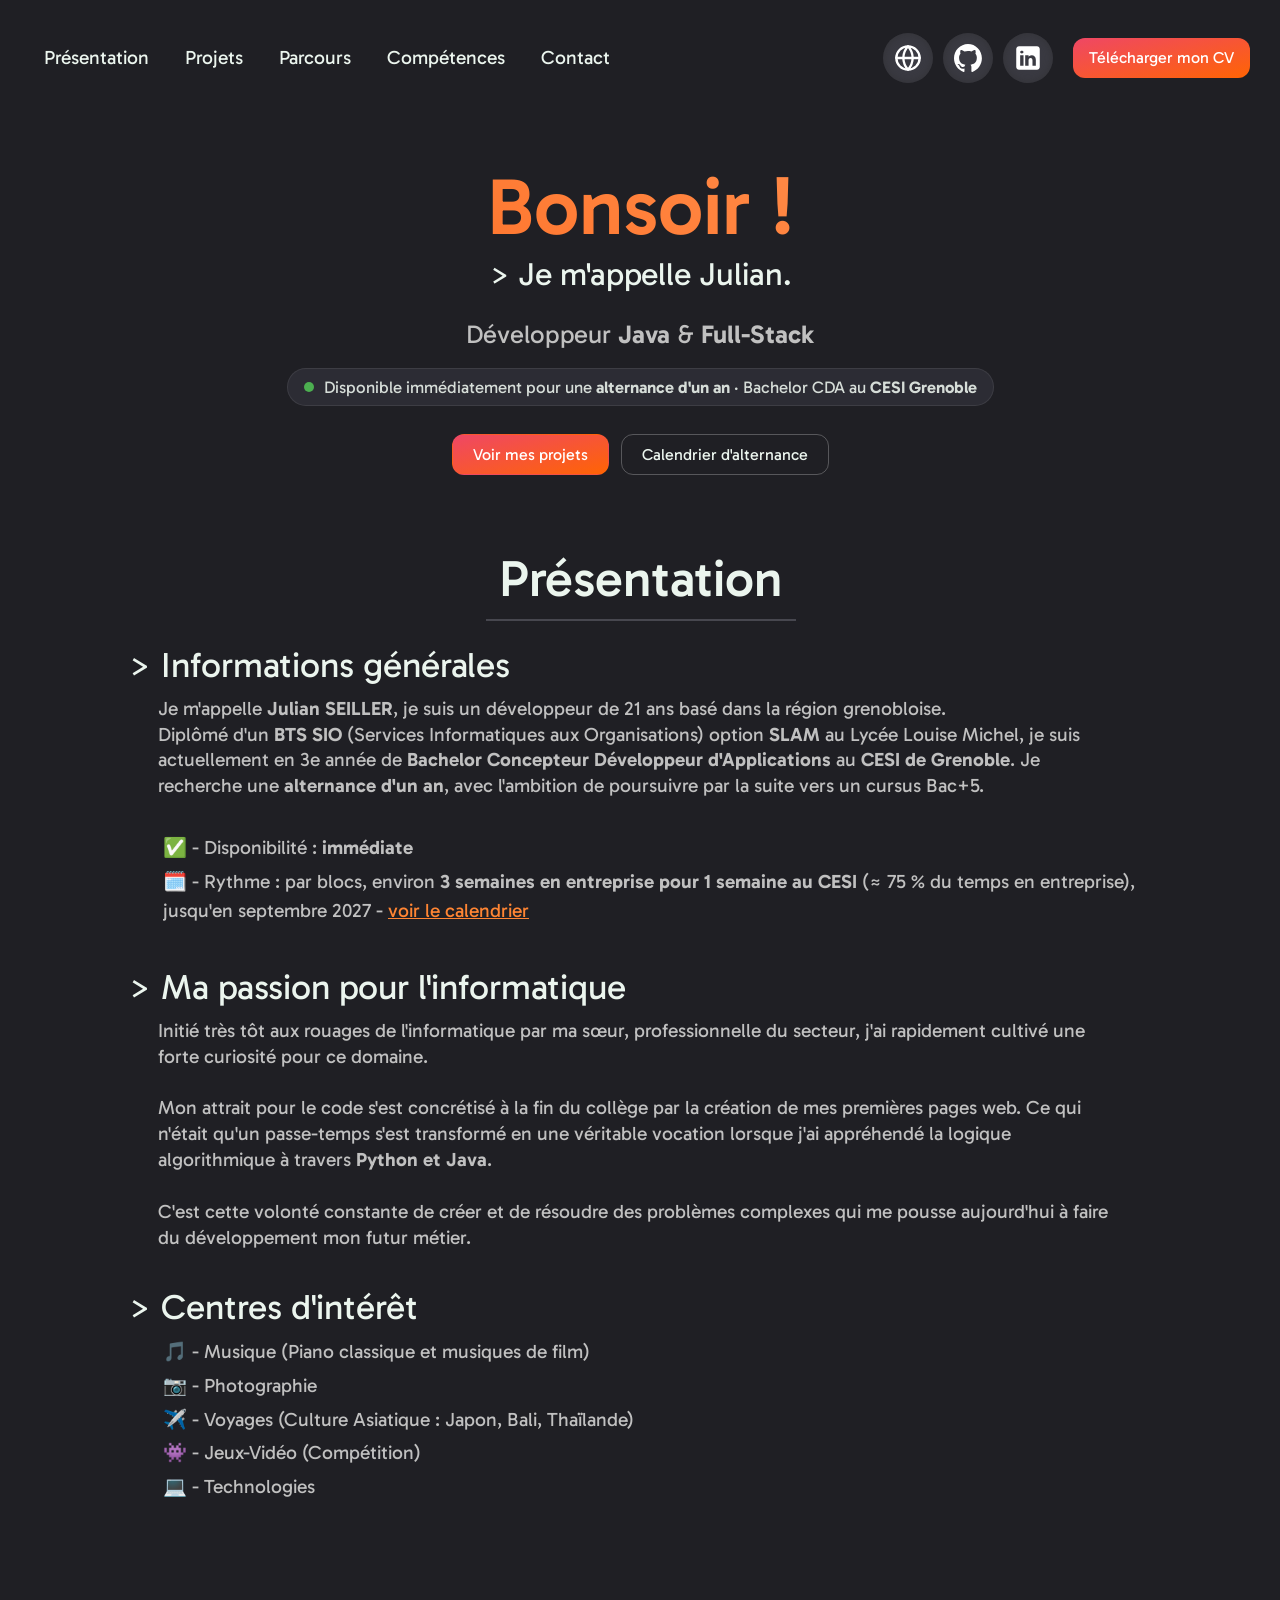
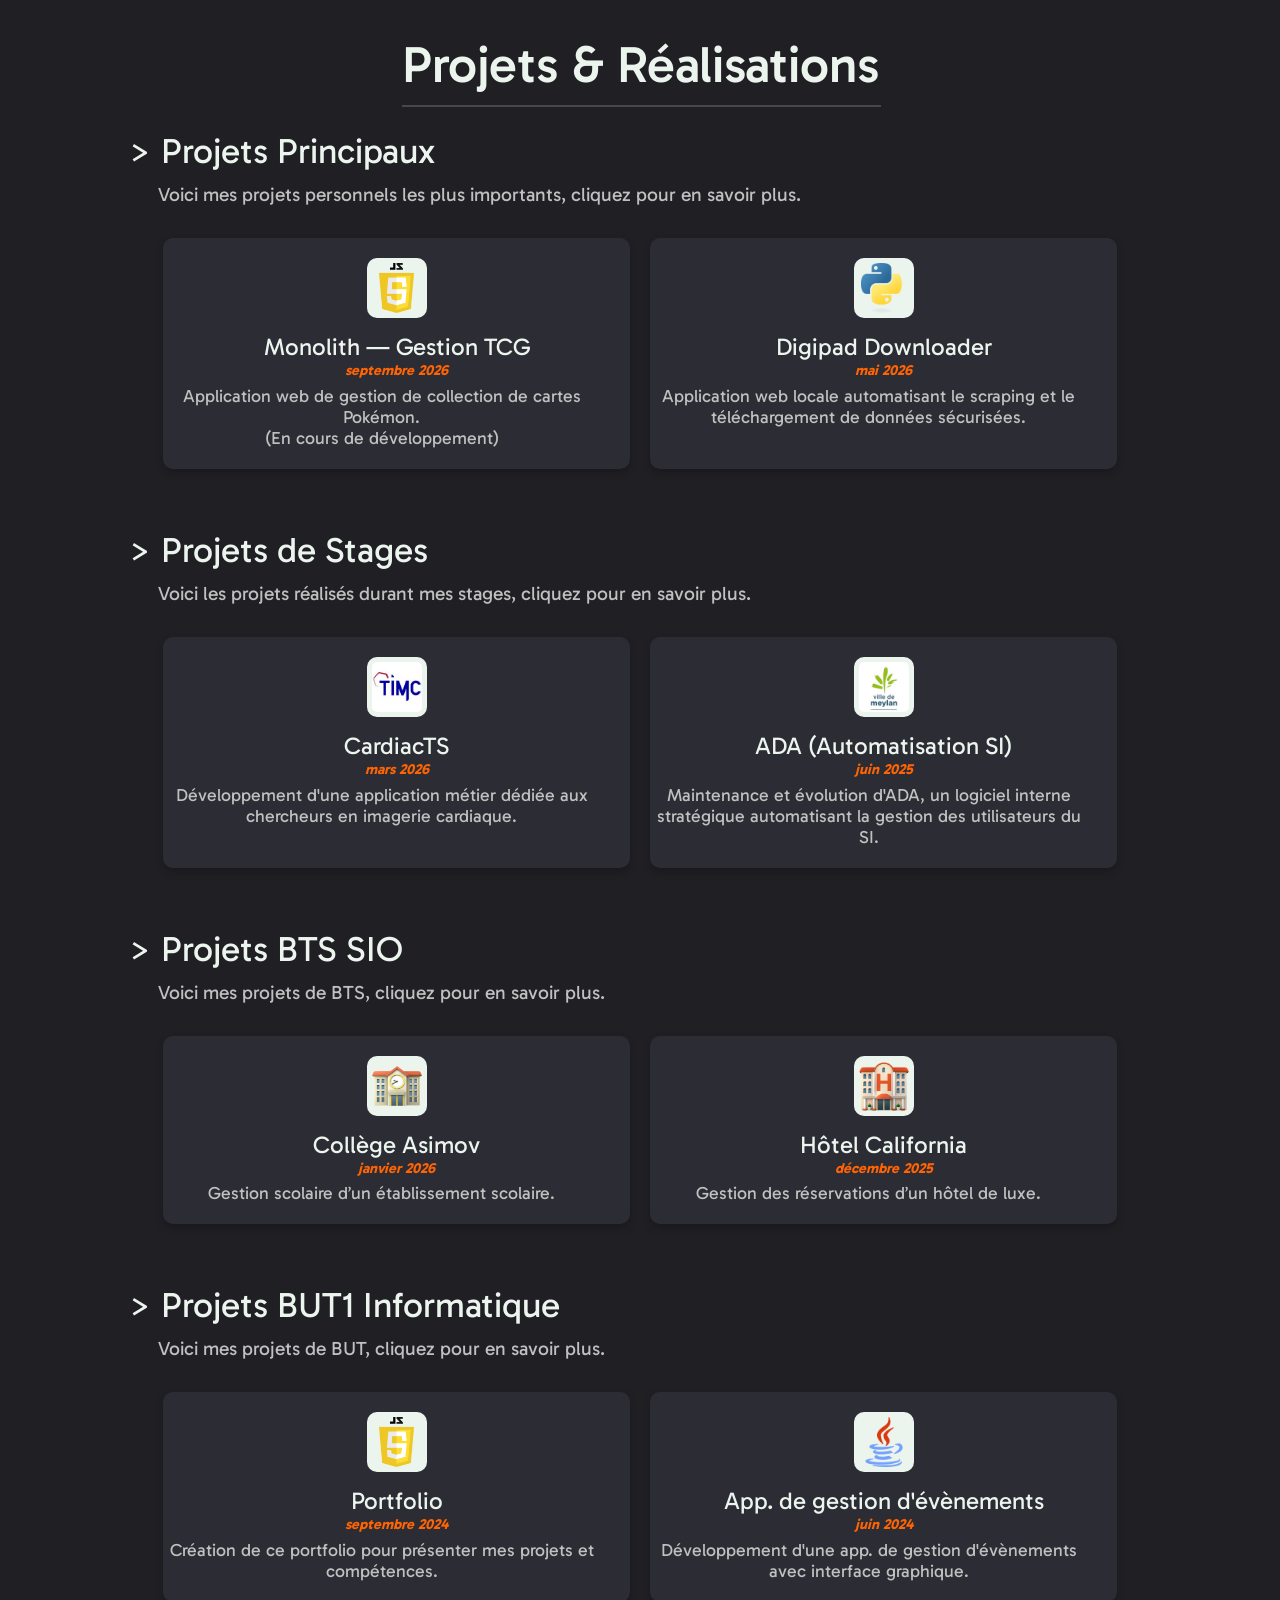
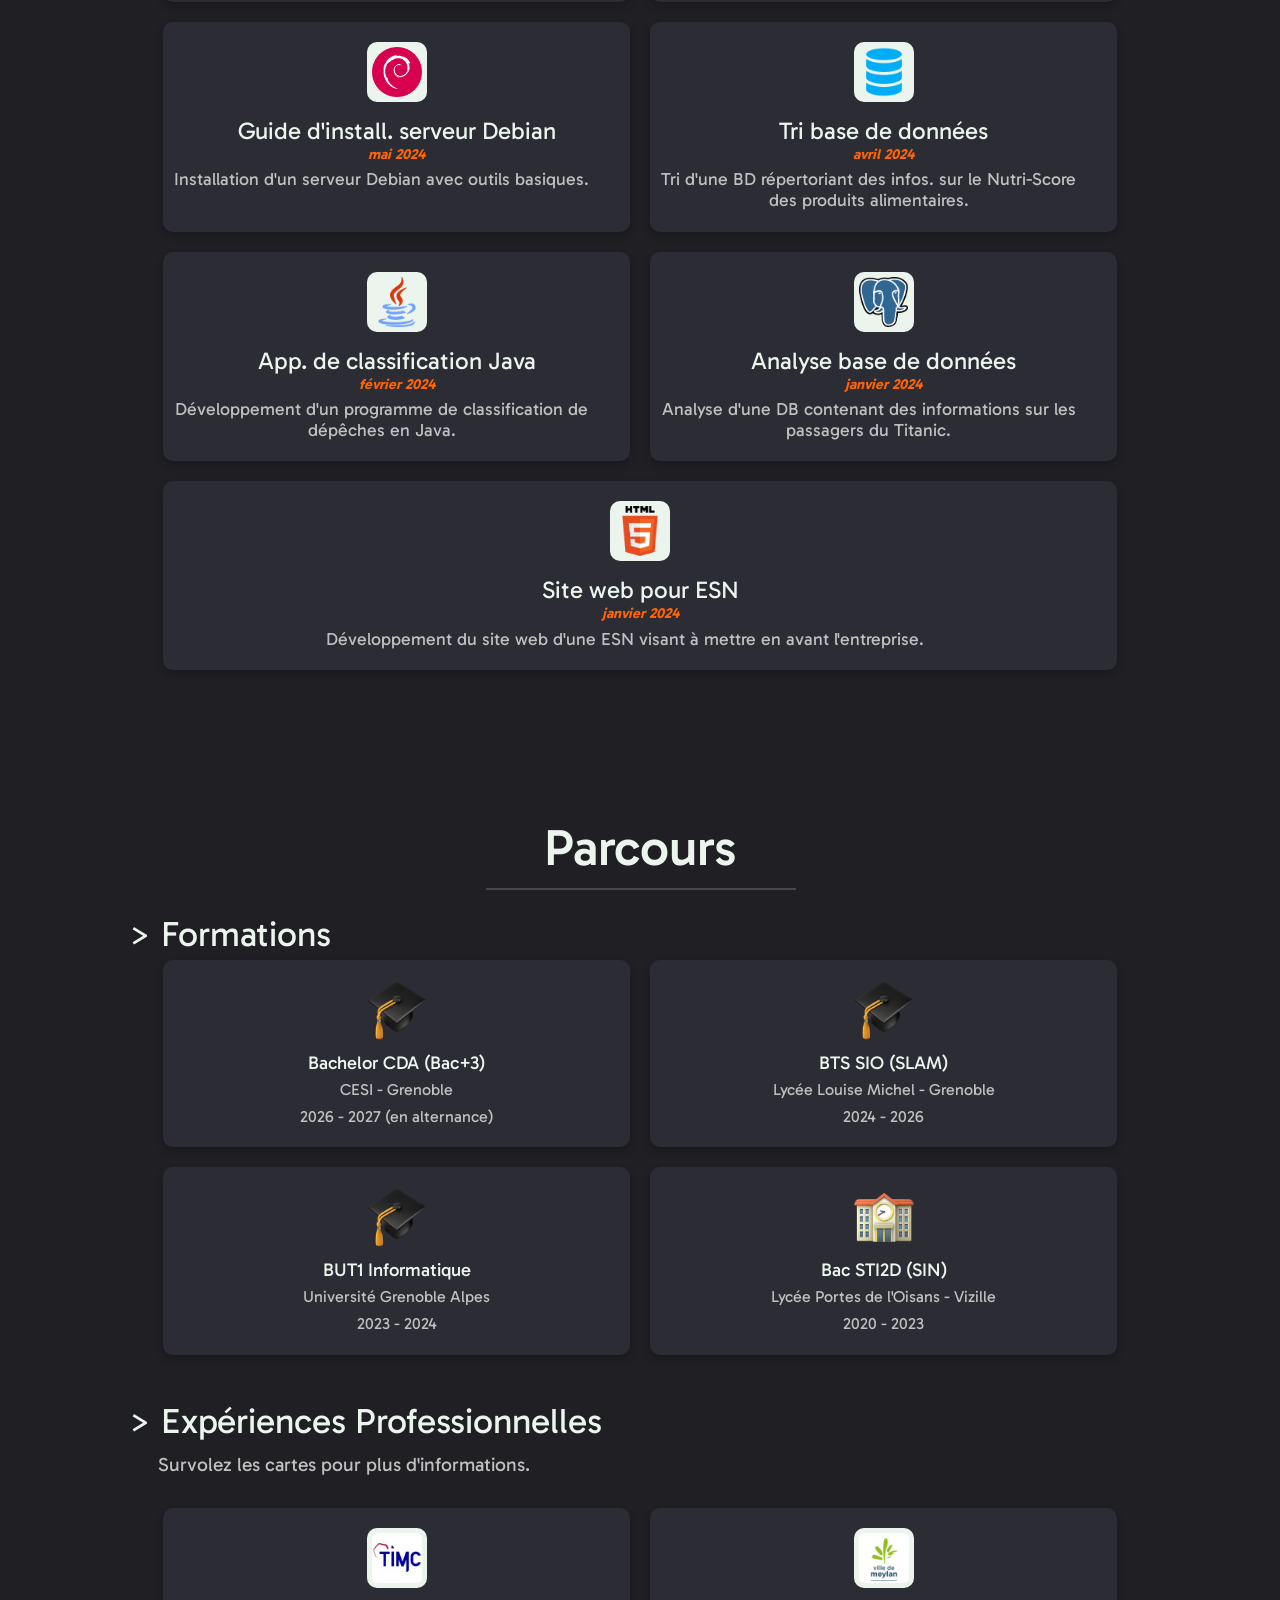
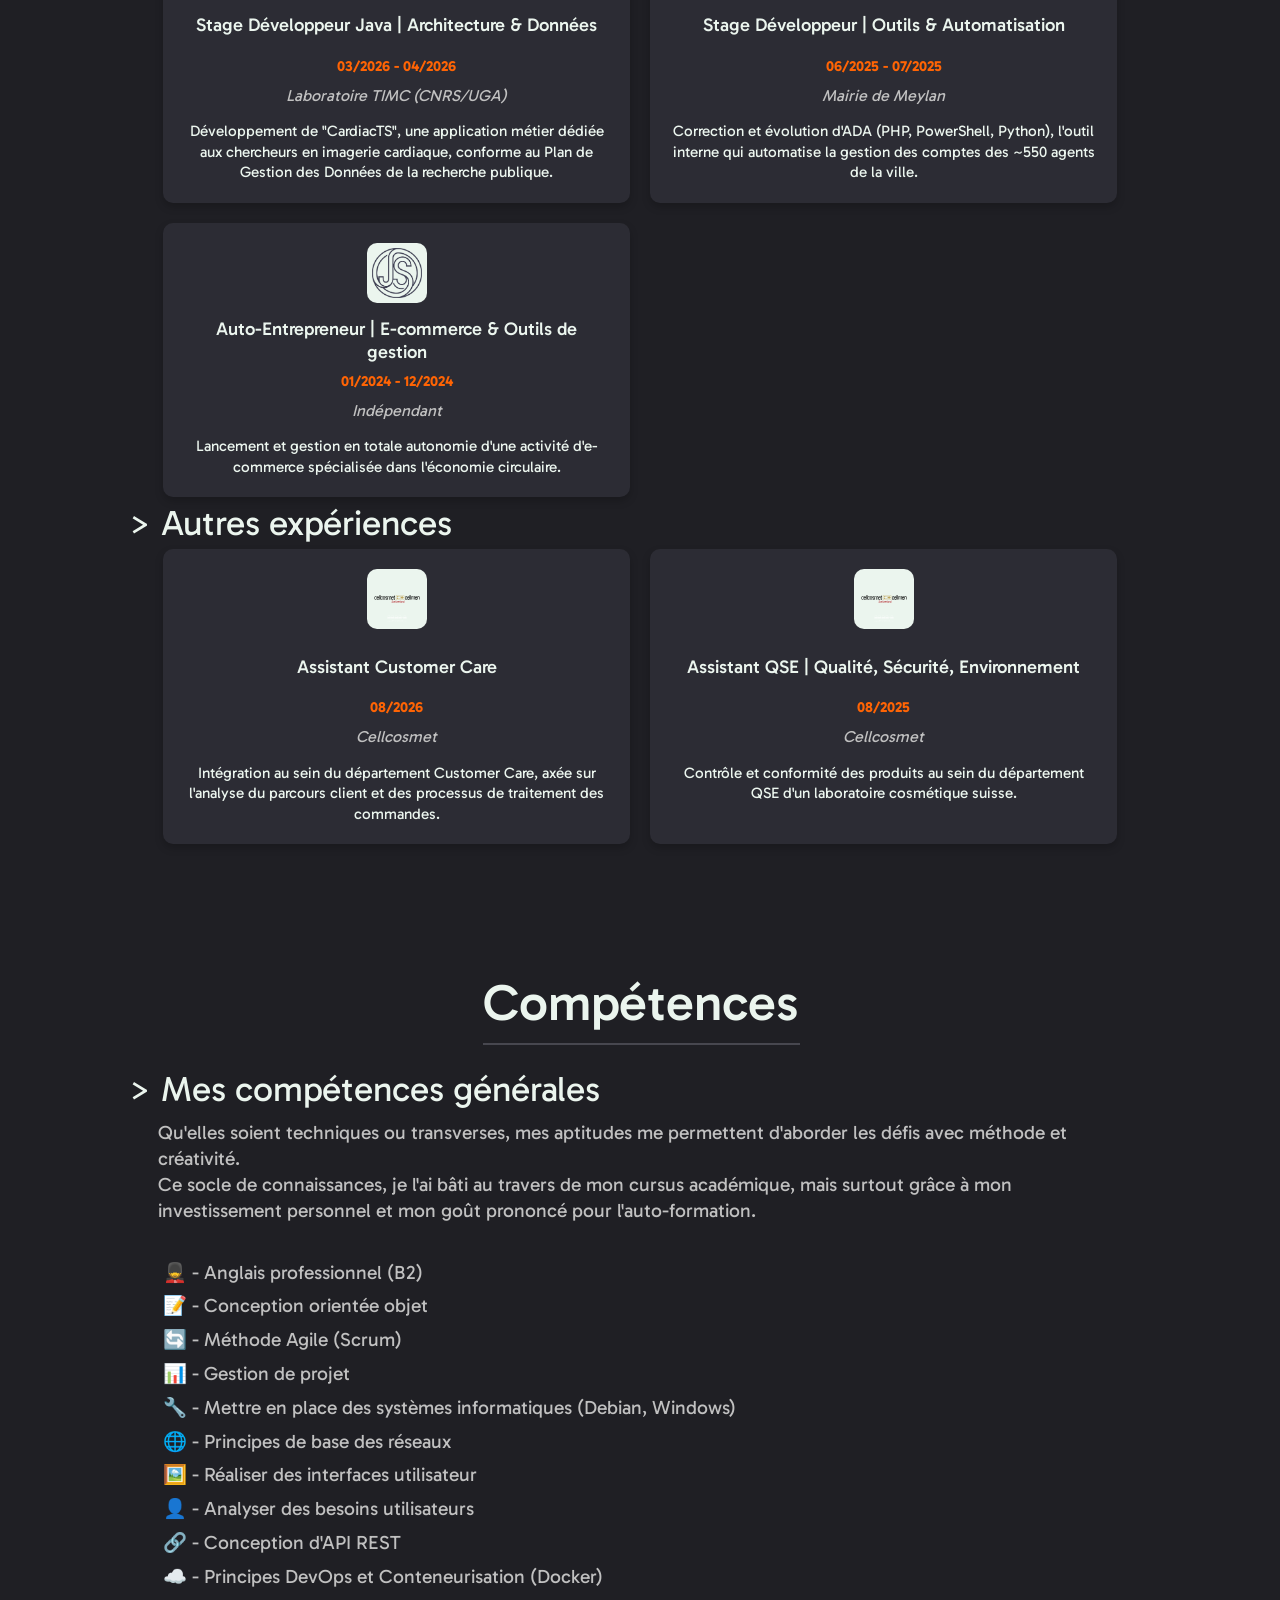
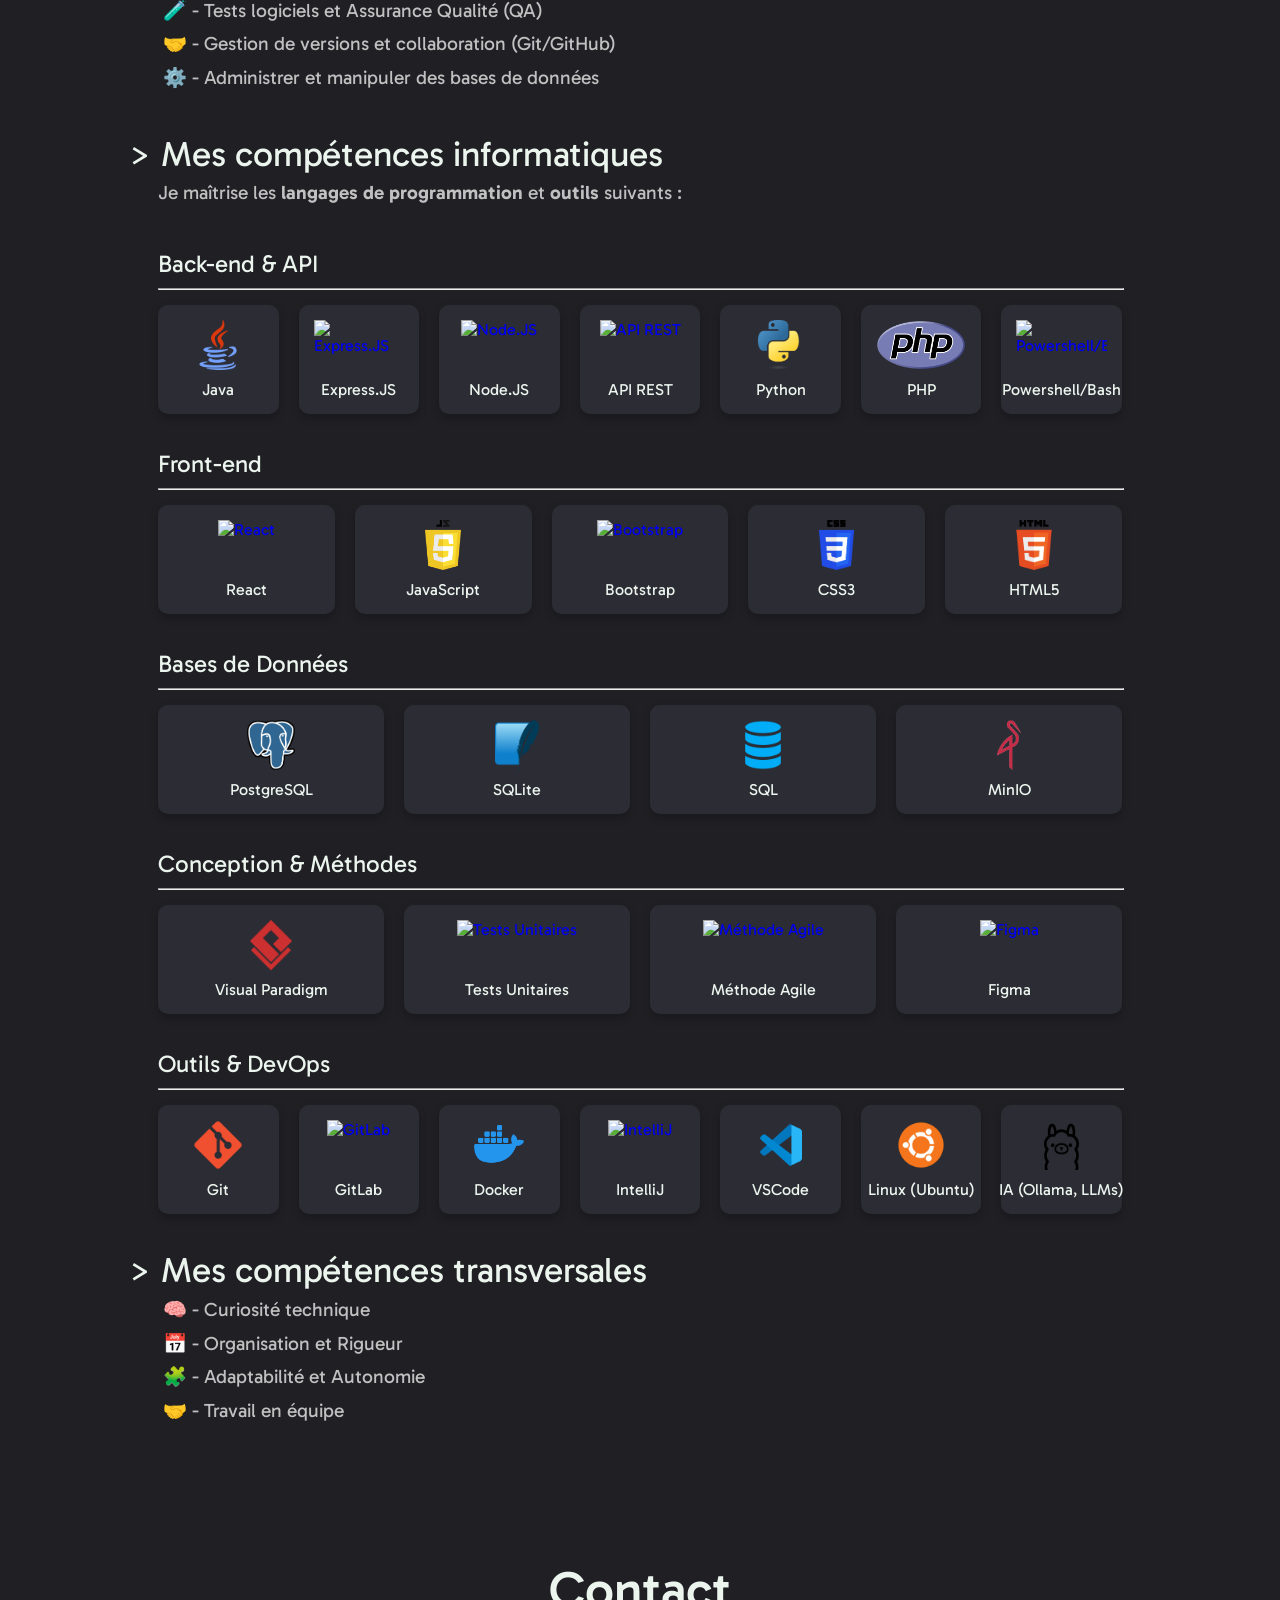
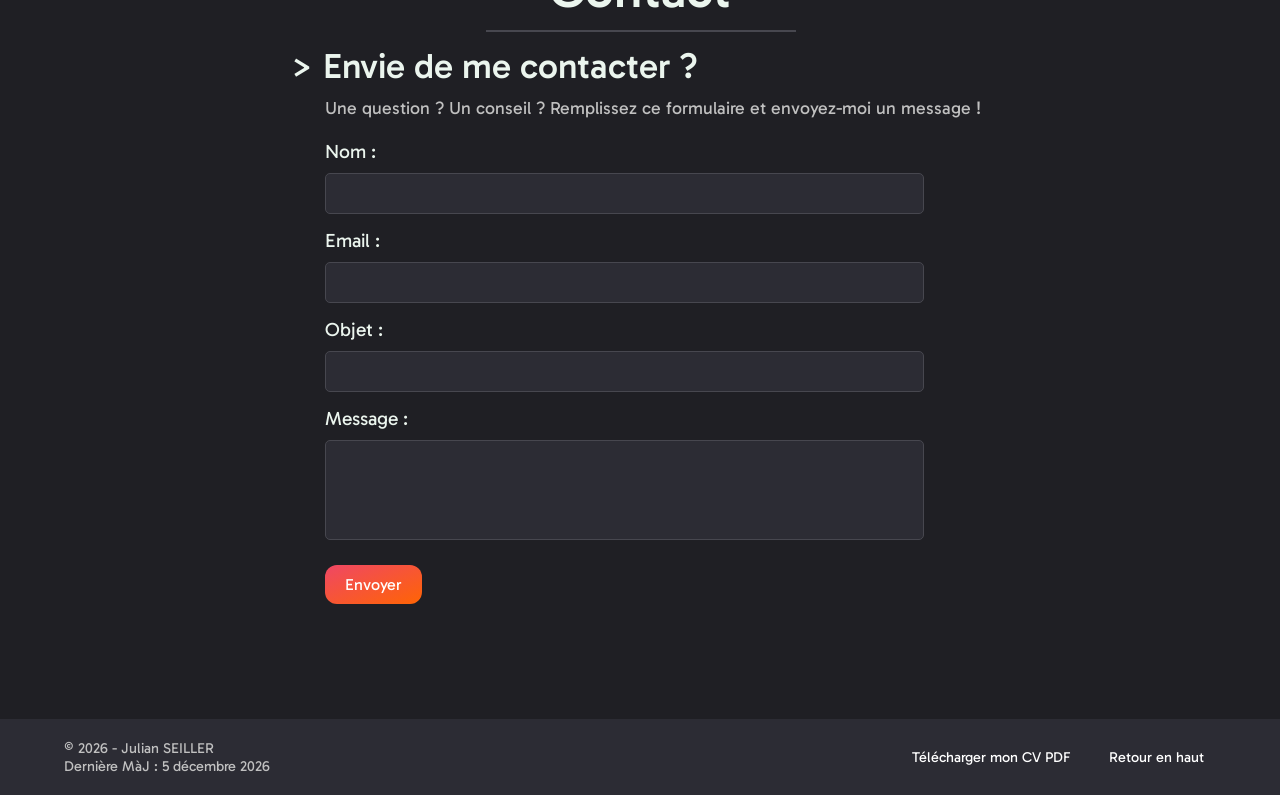
==== commit 424e9fe6: "Aligner les textes des cartes et mettre la Formation sur une ligne - Centre les textes des cartes Fo" ====
--- a/index.html
+++ b/index.html
@@ -217,7 +217,7 @@
                         <div class="text">
                             <h4>Bachelor CDA (Bac+3)</h4>
                             <p>CESI - Grenoble</p>
-                            <p class="date">2026 - 2027 (en cours, en alternance)</p>
+                            <p class="date">2026 - 2027 (en alternance)</p>
                         </div>
                     </div>
                     <div class="iconOnLeft revealB">
@@ -330,7 +330,7 @@
                             <h4>Auto-Entrepreneur</h4>
                             <span class="exp-date">Janvier 2024 - Décembre 2024</span>
                             <ul>
-                                <li>Conception d'un système numérique sur mesure (Google Sheet avancé) pour centraliser
+                                <li>Conception d'un système numérique sur mesure (Google Sheets avancé) pour centraliser
                                     la gestion des stocks et de la trésorerie.</li>
                                 <li>Pilotage et suivi rigoureux d'un inventaire dynamique de plus de 1 000 articles.
                                 </li>
--- a/styles.css
+++ b/styles.css
@@ -668,6 +668,15 @@
     font-size: 1em;
     margin: 0px;
     color: #C0C0C0;
+    text-align: center;
+}
+
+/* En dessous de 1500px, 4 cartes par ligne obligent les textes à passer sur deux lignes */
+@media screen and (max-width: 1500px) {
+    .iconOnLeft {
+        flex: 1 1 calc(50% - 20px);
+        max-width: calc(50% - 10px);
+    }
 }
 
 /* ---------- EXPÉRIENCES PROFESSIONNELLES ---------- */
@@ -908,8 +917,19 @@
     height: 0 !important;
 }
 
+/* Titres sur deux lignes réservées : les dates et descriptions restent alignées d'une carte à l'autre */
+@media screen and (min-width: 891px) {
+    .exp-header h4 {
+        min-height: 2.5em;
+        line-height: 1.25em;
+        display: flex;
+        align-items: center;
+        justify-content: center;
+    }
+}
+
 /* Responsive pour les expériences */
-@media screen and (max-width: 1150px) {
+@media screen and (max-width: 1300px) {
     .exp-card {
         flex: 1 1 calc(50% - 20px);
         max-width: calc(50% - 10px);
@@ -1153,7 +1173,7 @@
 .card-content {
     display: flex;
     flex-direction: column;
-    justify-content: center;
+    justify-content: flex-start;
     align-items: center;
     height: 100%;
     transition: filter 0.3s ease, height 0.3s ease;
@@ -1952,6 +1972,8 @@
         flex-direction: column;
         align-items: center;
         text-align: center;
+        flex: 1 1 100%;
+        max-width: 100%;
     }
 
     .iconOnLeft img {
@@ -2028,6 +2050,7 @@
             display: flex;
             flex-direction: column;
             justify-content: space-between;
+            align-items: flex-start;
             align-content: space-between;
             width: 100%;
             margin-bottom: 0px;
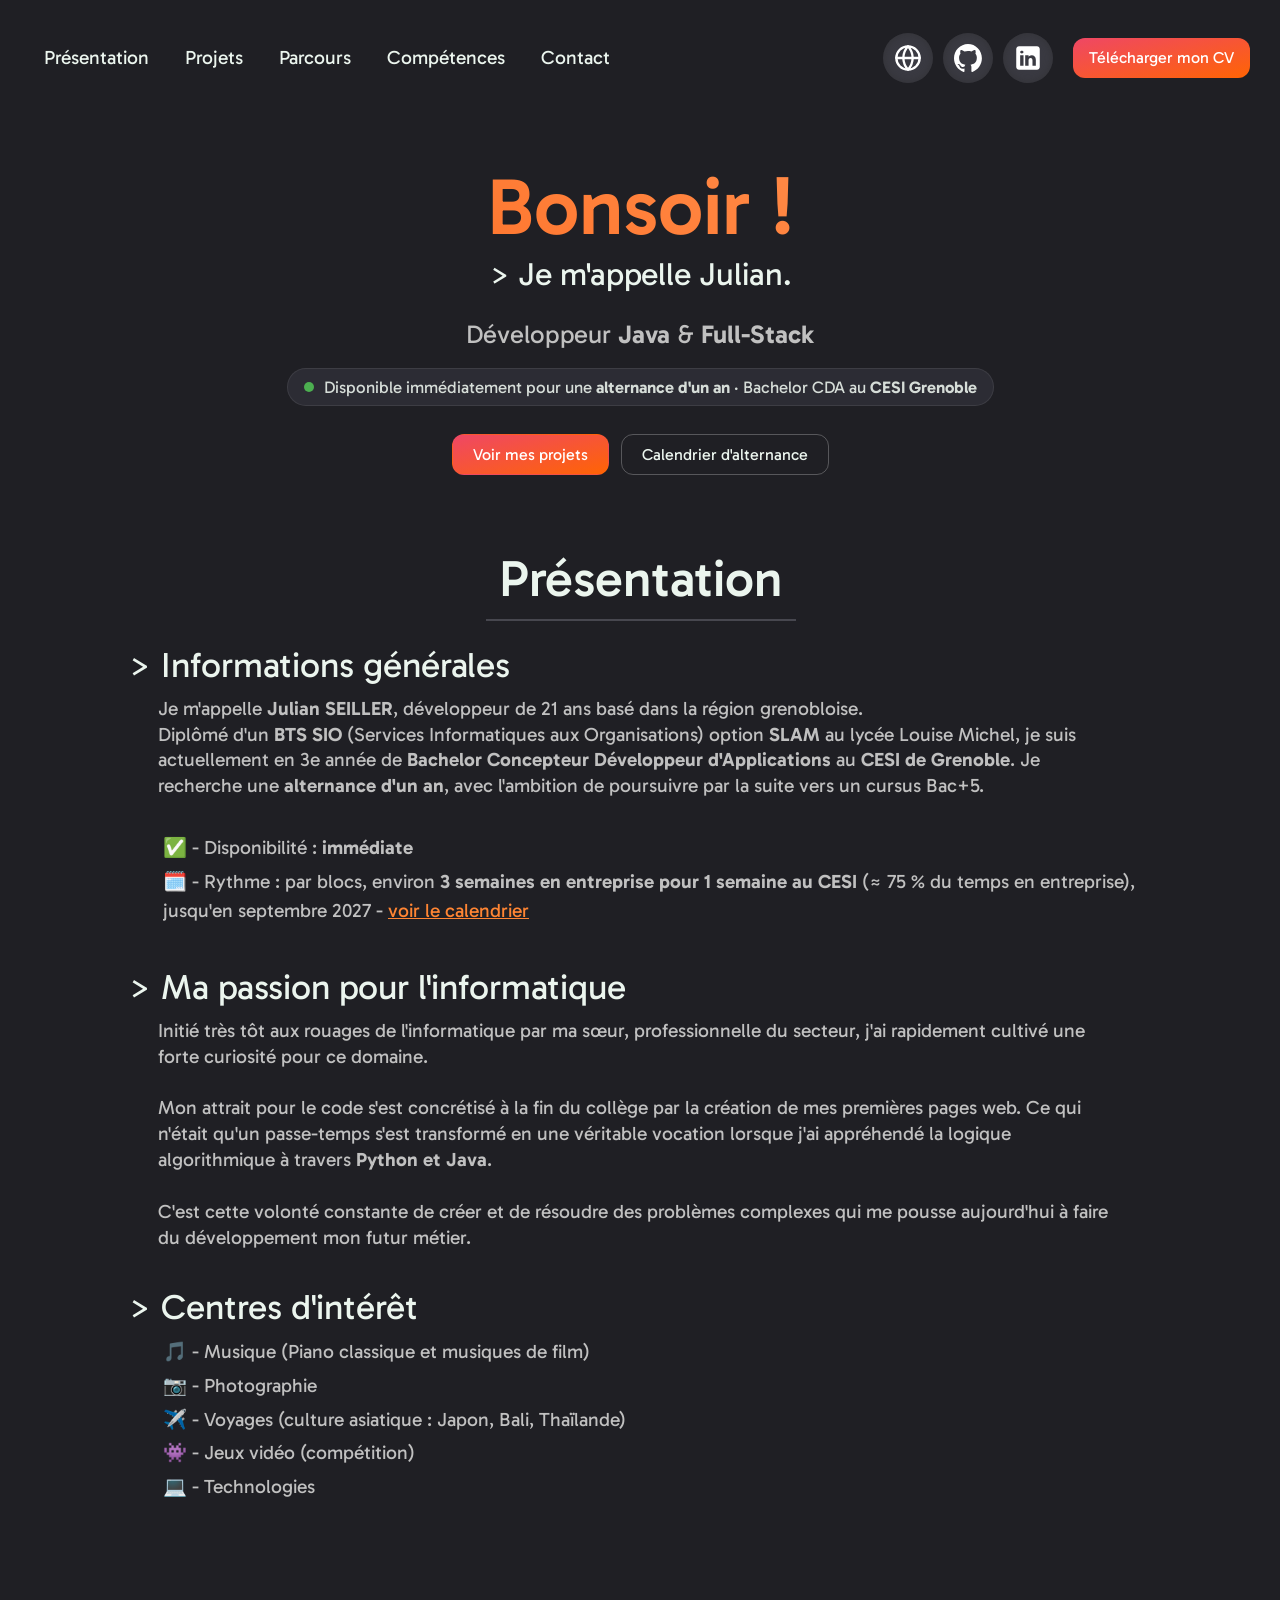
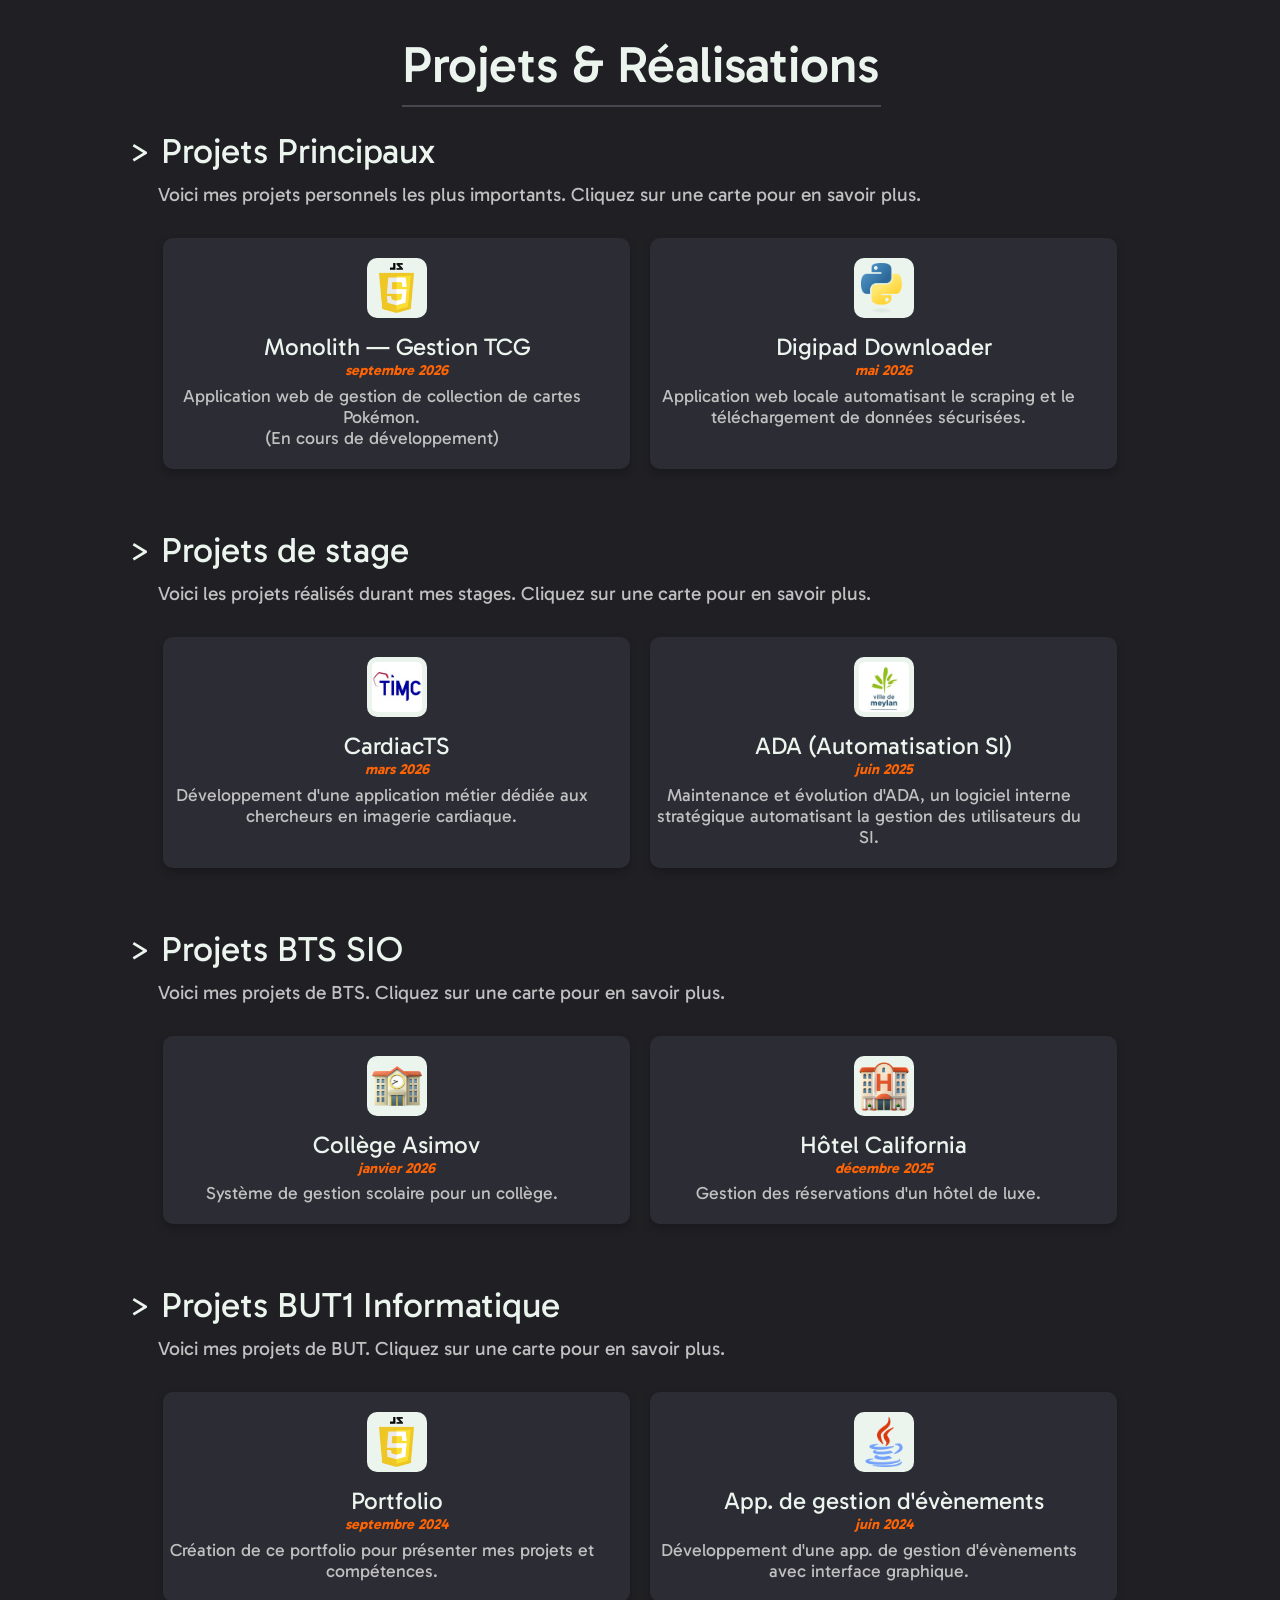
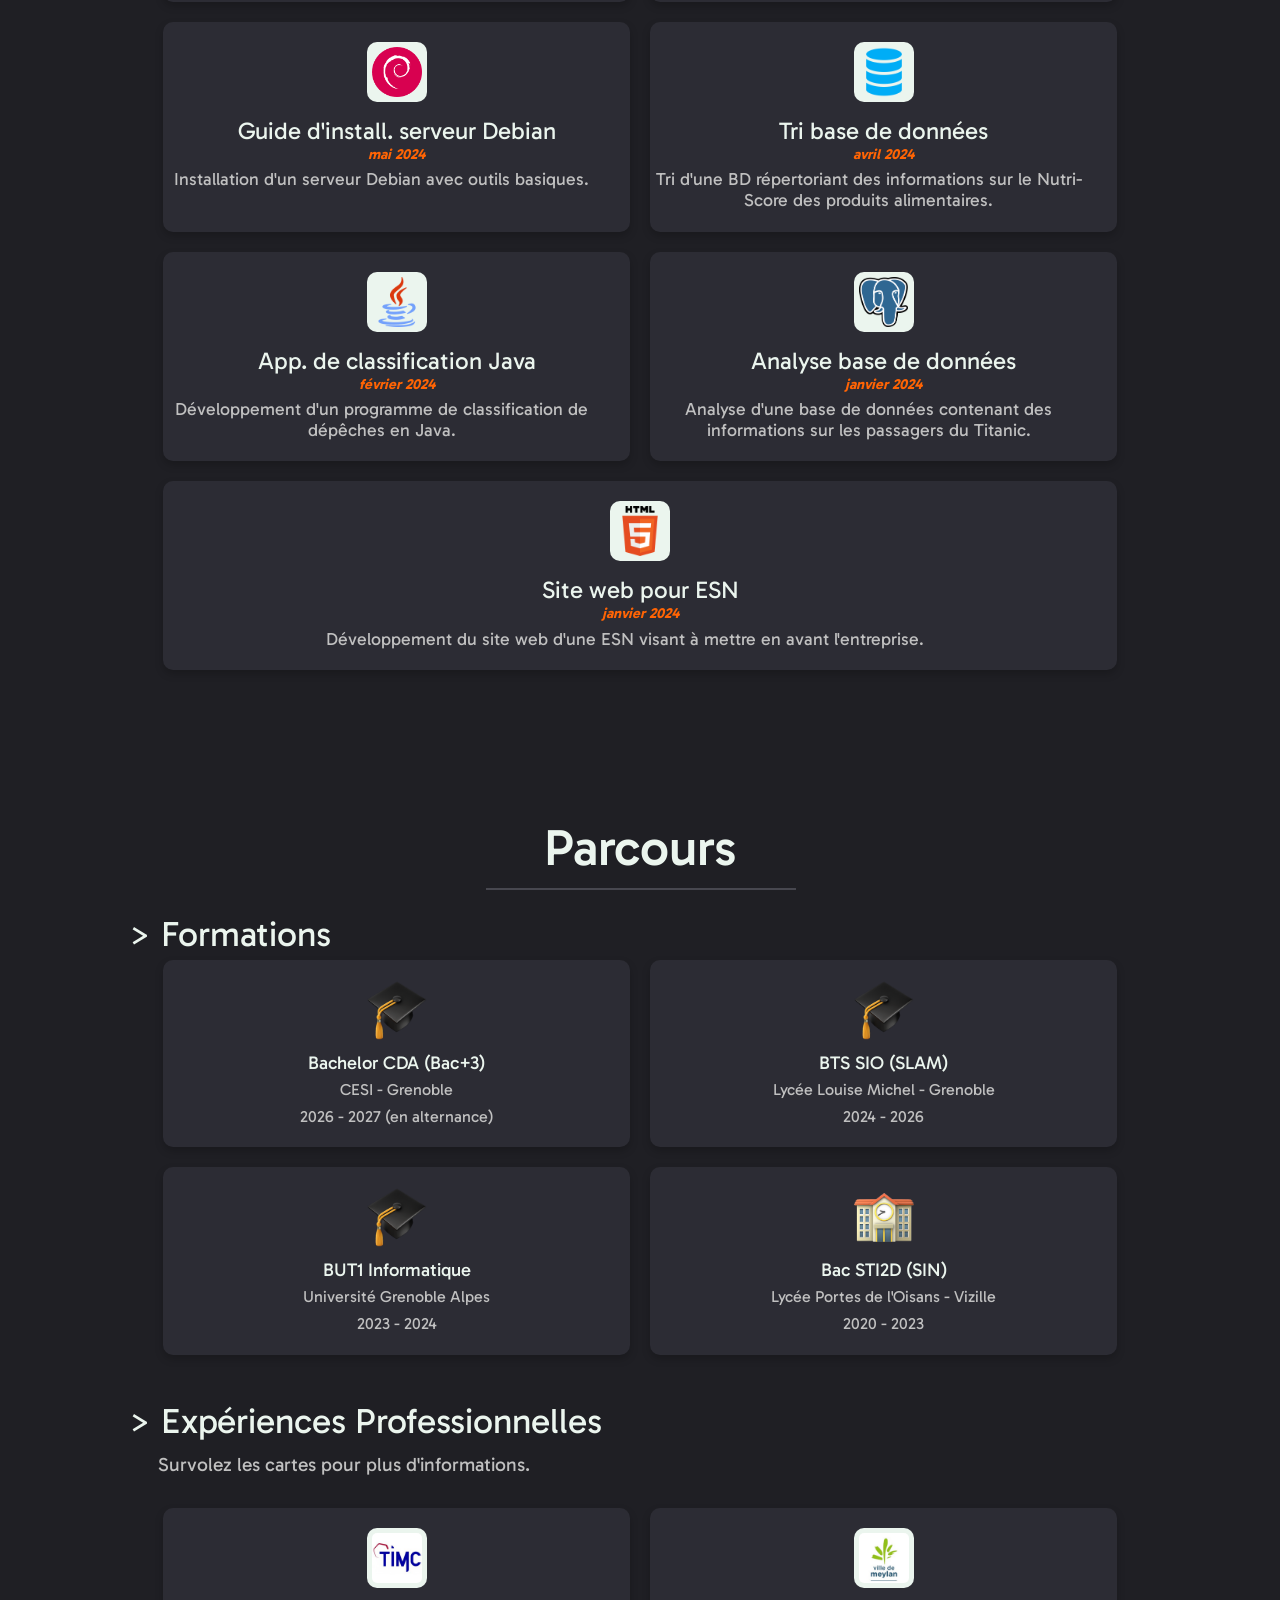
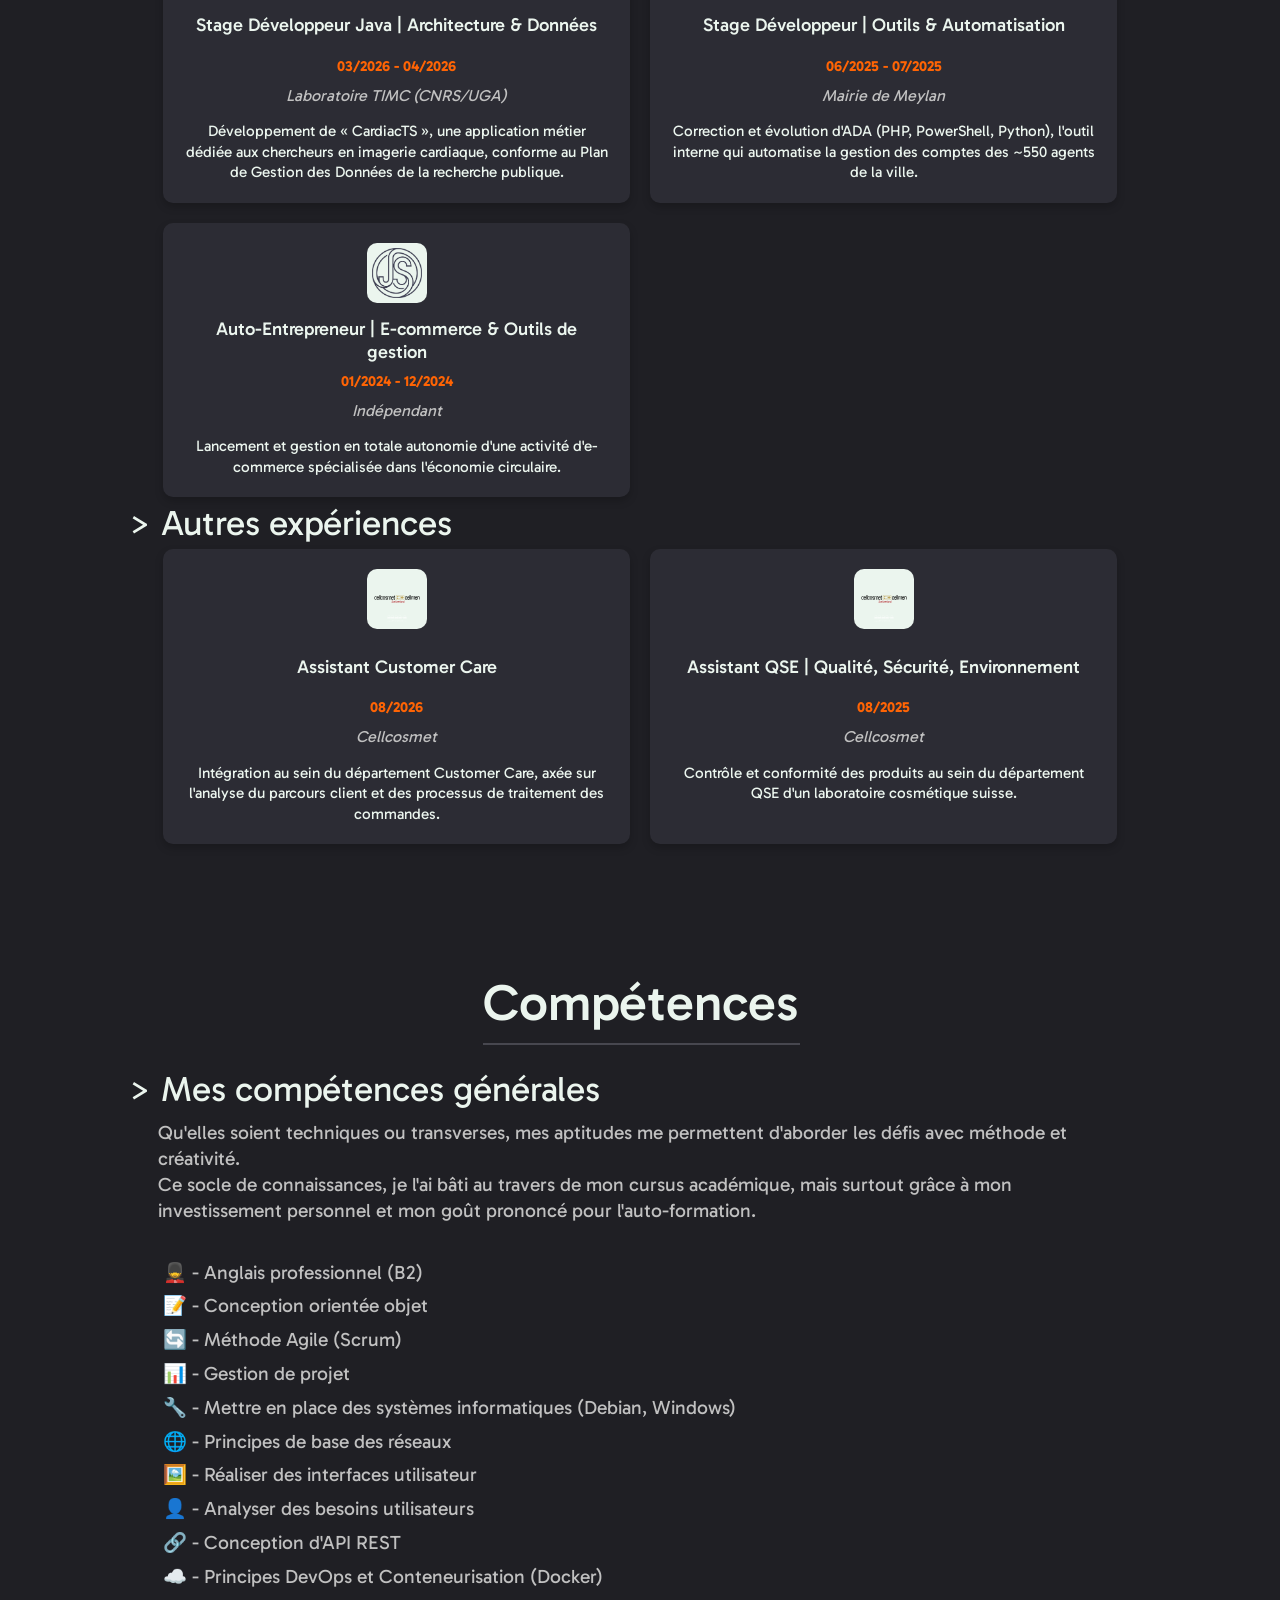
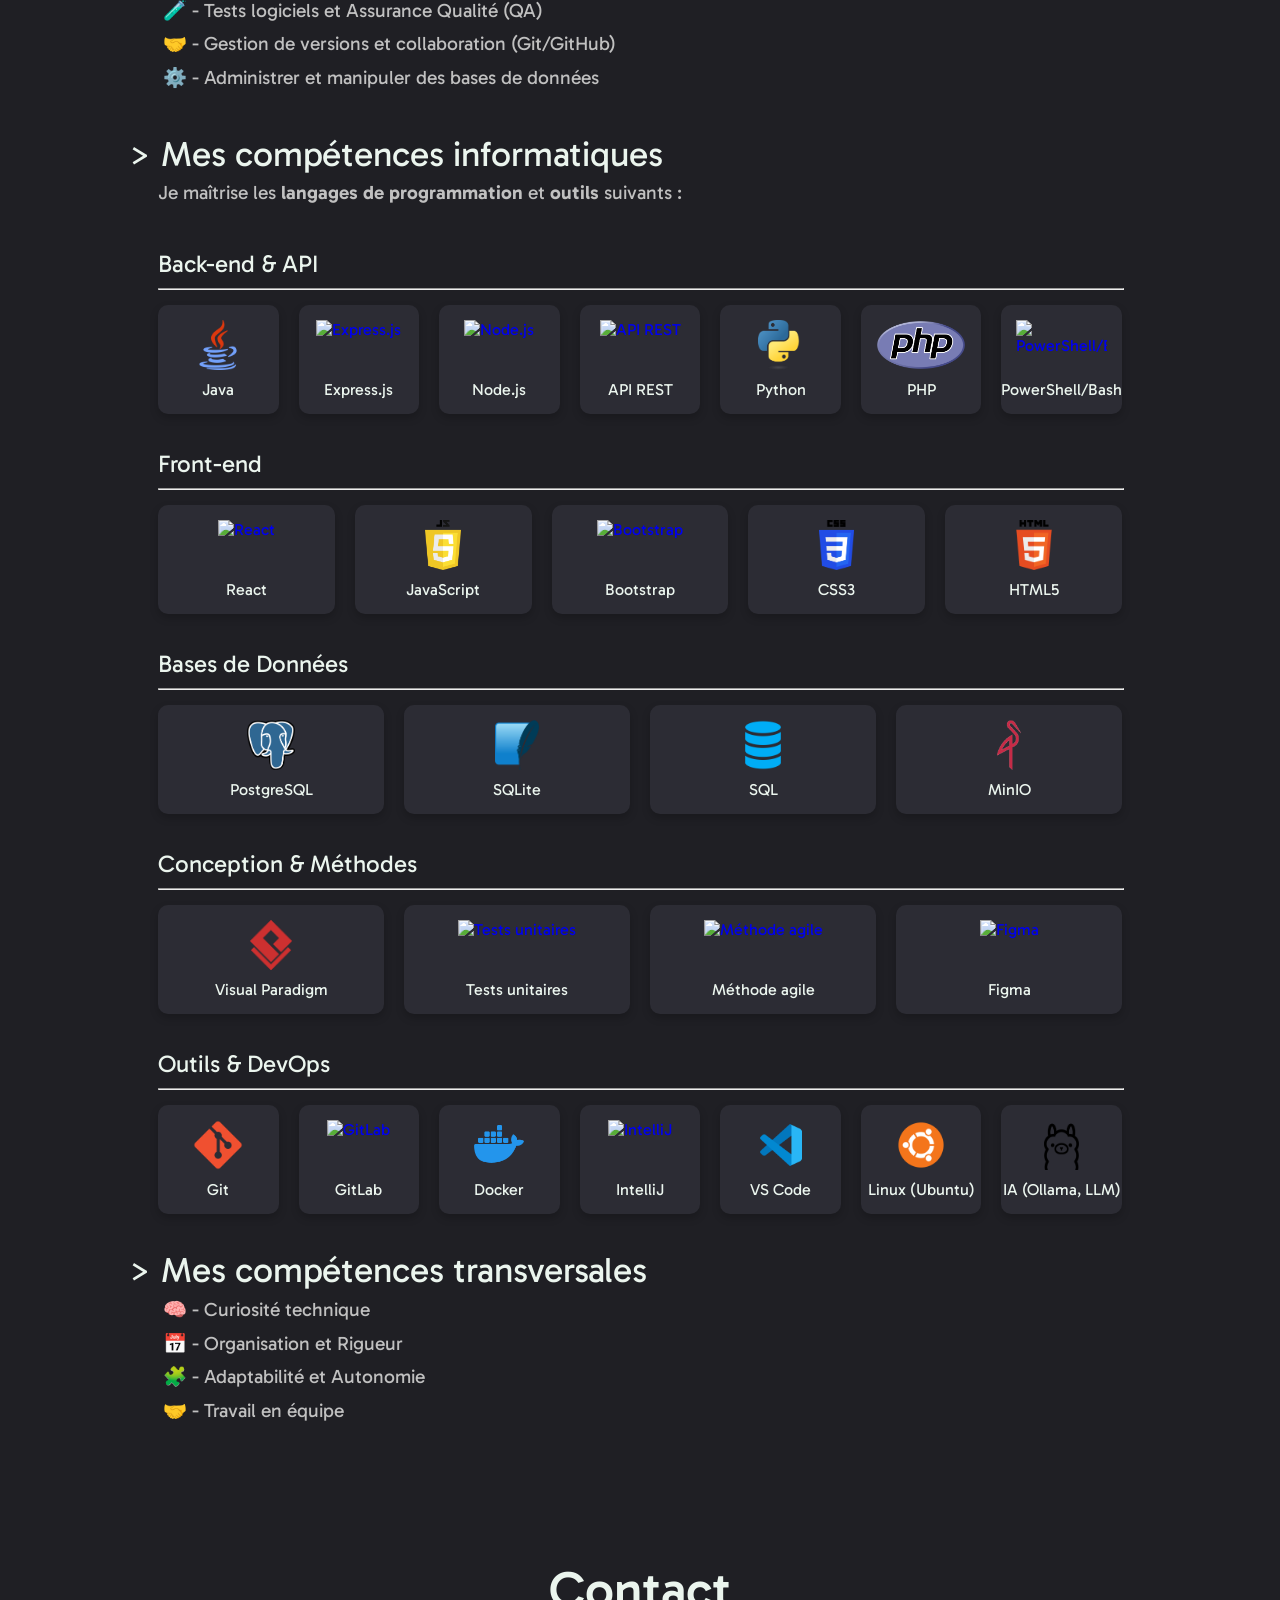
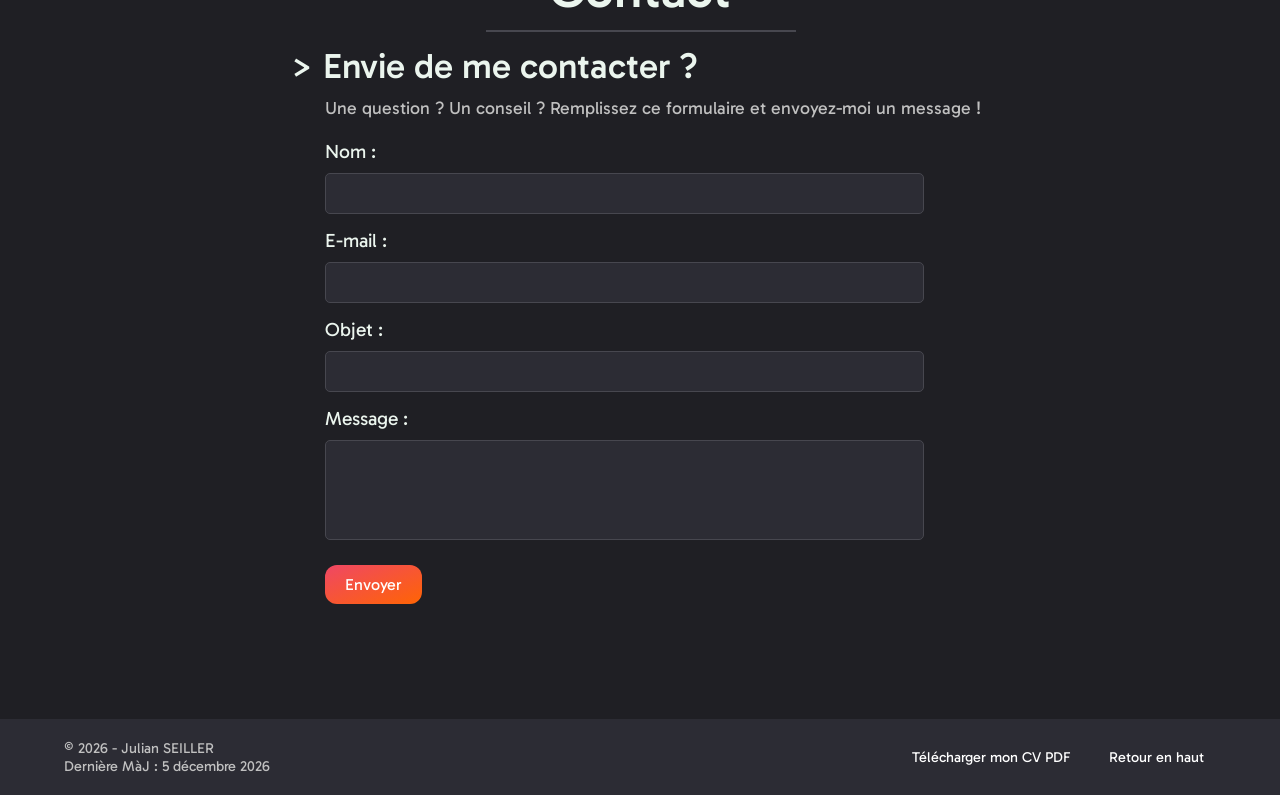
==== commit b4e53f7a: "Corriger l'orthographe et la syntaxe du portfolio (FR/EN) - Tailwind CSS, Modélisation UML (TIMC), N" ====
--- a/index.html
+++ b/index.html
@@ -126,10 +126,10 @@
                 <h3 class="revealL bigScreen">> Informations générales</h3>
                 <h3 class="revealL smallScreen">Informations générales</h3>
                 <p class="revealLwD">
-                    Je m'appelle <b>Julian SEILLER</b>, je suis un développeur de <span id="age"></span> ans basé dans
+                    Je m'appelle <b>Julian SEILLER</b>, développeur de <span id="age"></span> ans basé dans
                     la région grenobloise.
                     <br>
-                    Diplômé d'un <b>BTS SIO</b> (Services Informatiques aux Organisations) option <b>SLAM</b> au Lycée
+                    Diplômé d'un <b>BTS SIO</b> (Services Informatiques aux Organisations) option <b>SLAM</b> au lycée
                     Louise Michel, je suis actuellement en 3e année de <b>Bachelor Concepteur Développeur
                         d'Applications</b> au <b>CESI de Grenoble</b>.
                     Je recherche une <b>alternance d'un an</b>, avec l'ambition de poursuivre
@@ -161,8 +161,8 @@
                 <ul class="revealLwD noMarginBottom">
                     <li class="revealLwD">🎵 - Musique (Piano classique et musiques de film)</li>
                     <li class="revealLwD">📷 - Photographie</li>
-                    <li class="revealLwD">✈️ - Voyages (Culture Asiatique : Japon, Bali, Thaïlande)</li>
-                    <li class="revealLwD">👾 - Jeux-Vidéo (Compétition)</li>
+                    <li class="revealLwD">✈️ - Voyages (culture asiatique : Japon, Bali, Thaïlande)</li>
+                    <li class="revealLwD">👾 - Jeux vidéo (compétition)</li>
                     <li class="revealLwD">💻 - Technologies</li>
                 </ul>
             </div>
@@ -176,27 +176,27 @@
             <div class="sectionContent">
                 <h3 class="revealL bigScreen">> Projets Principaux</h3>
                 <h3 class="revealL smallScreen">Projets Principaux</h3>
-                <p class="revealL">Voici mes projets personnels les plus importants, cliquez pour en savoir plus.</p>
+                <p class="revealL">Voici mes projets personnels les plus importants. Cliquez sur une carte pour en savoir plus.</p>
                 <div id="project-cards-main" class="project-grid revealB">
                     <!-- Projets Principaux générés dynamiquement -->
                 </div>
 
-                <h3 class="revealL bigScreen" style="margin-top: 40px;">> Projets de Stages</h3>
-                <h3 class="revealL smallScreen">Projets de Stages</h3>
-                <p class="revealL">Voici les projets réalisés durant mes stages, cliquez pour en savoir plus.</p>
+                <h3 class="revealL bigScreen" style="margin-top: 40px;">> Projets de stage</h3>
+                <h3 class="revealL smallScreen">Projets de stage</h3>
+                <p class="revealL">Voici les projets réalisés durant mes stages. Cliquez sur une carte pour en savoir plus.</p>
                 <div id="project-cards-stage" class="project-grid revealB">
                     <!-- Projets de stages générés dynamiquement -->
                 </div>
 
                 <h3 class="revealL bigScreen" style="margin-top: 40px;">> Projets BTS SIO</h3>
                 <h3 class="revealL smallScreen">Projets BTS SIO</h3>
-                <p class="revealL">Voici mes projets de BTS, cliquez pour en savoir plus.</p>
+                <p class="revealL">Voici mes projets de BTS. Cliquez sur une carte pour en savoir plus.</p>
                 <div id="project-cards-bts" class="project-grid revealB">
                     <!-- Projets BTS générés dynamiquement -->
                 </div>
                 <h3 class="revealL bigScreen" style="margin-top: 40px;">> Projets BUT1 Informatique</h3>
                 <h3 class="revealL smallScreen" style="margin-top: 40px;">Projets BUT1 Informatique</h3>
-                <p class="revealL">Voici mes projets de BUT, cliquez pour en savoir plus.</p>
+                <p class="revealL">Voici mes projets de BUT. Cliquez sur une carte pour en savoir plus.</p>
                 <div id="project-cards-but" class="project-grid revealB">
                     <!-- Projets BTS générés dynamiquement -->
                 </div>
@@ -259,7 +259,7 @@
                                     <span class="exp-date">03/2026 - 04/2026</span>
                                 </div>
                                 <p class="exp-company">Laboratoire TIMC (CNRS/UGA)</p>
-                                <p class="exp-desc">Développement de "CardiacTS", une application métier dédiée aux
+                                <p class="exp-desc">Développement de « CardiacTS », une application métier dédiée aux
                                     chercheurs en imagerie cardiaque, conforme au Plan de Gestion des Données de la
                                     recherche publique.</p>
                             </div>
@@ -477,7 +477,7 @@
                         <label for="name">Nom :</label>
                         <input type="text" id="name" name="name" required>
 
-                        <label for="email">Email :</label>
+                        <label for="email">E-mail :</label>
                         <input type="email" id="email" name="email" required>
 
                         <label for="subject">Objet :</label>
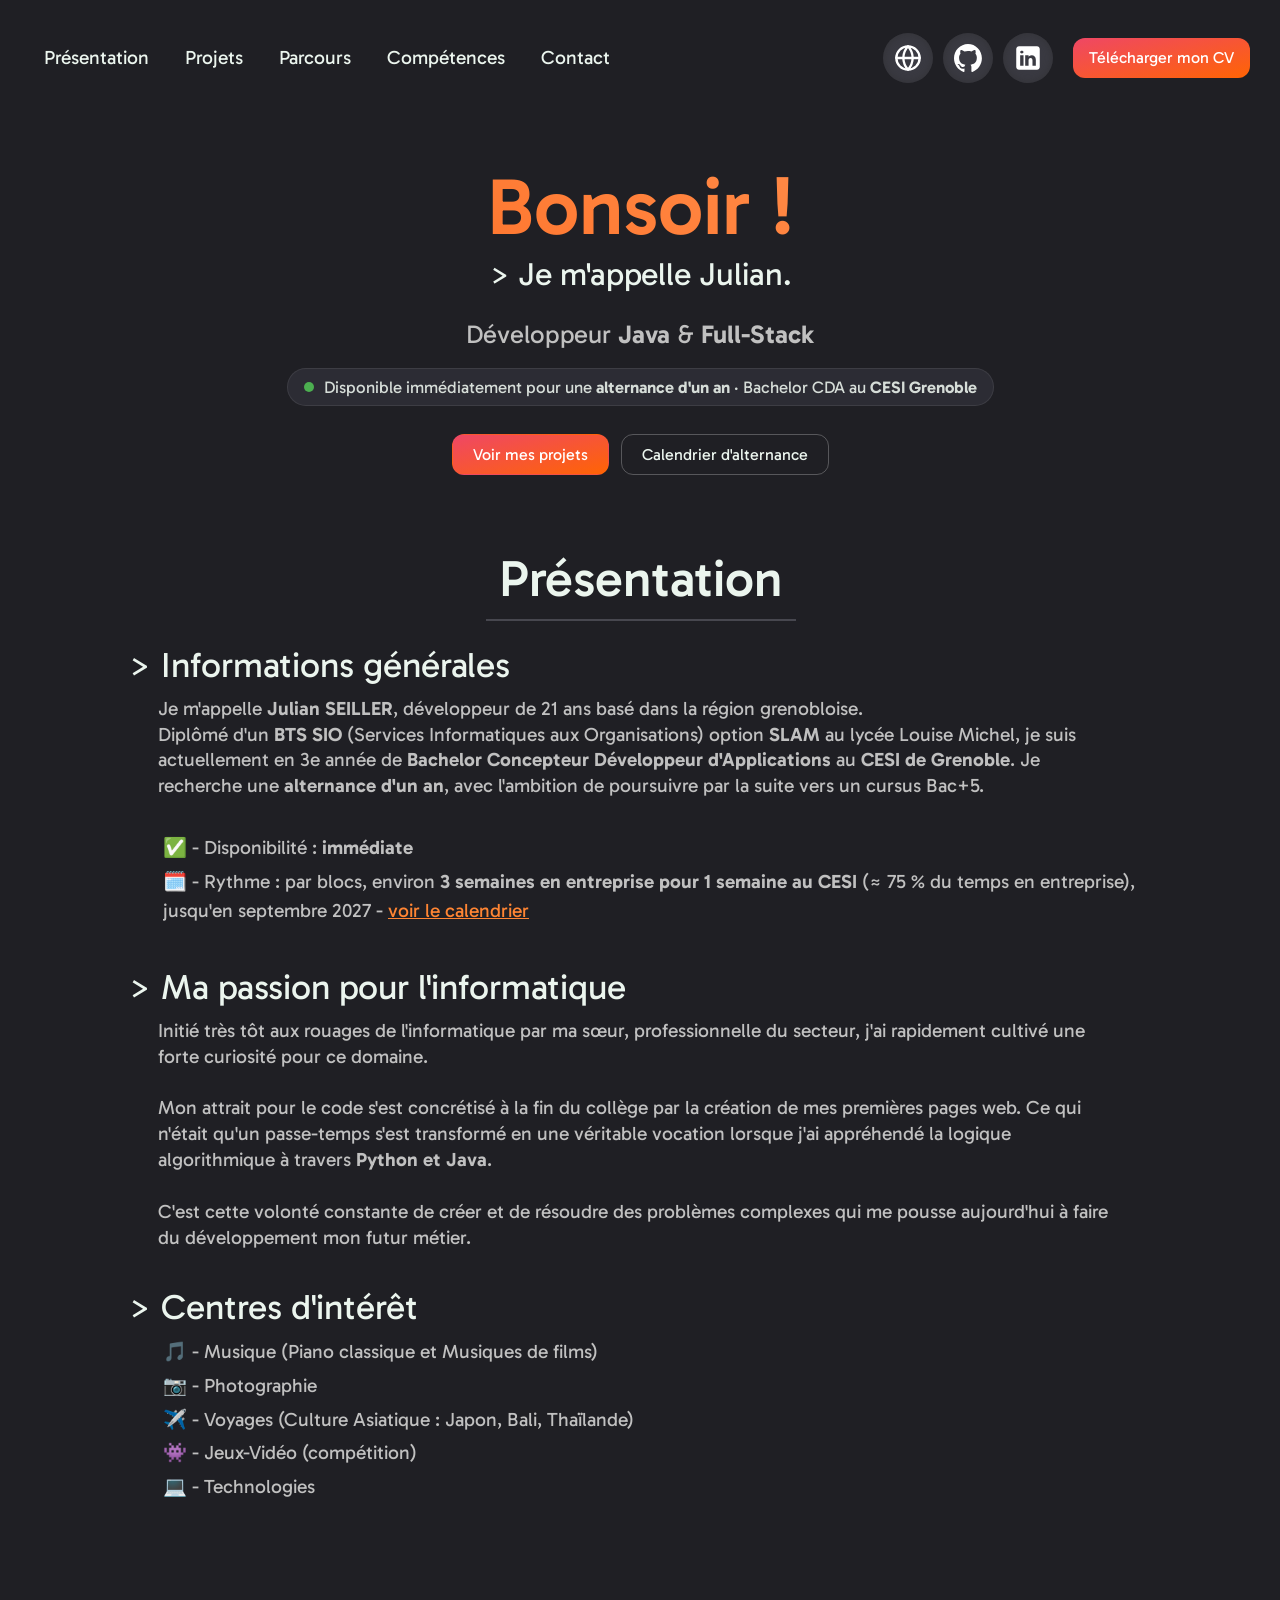
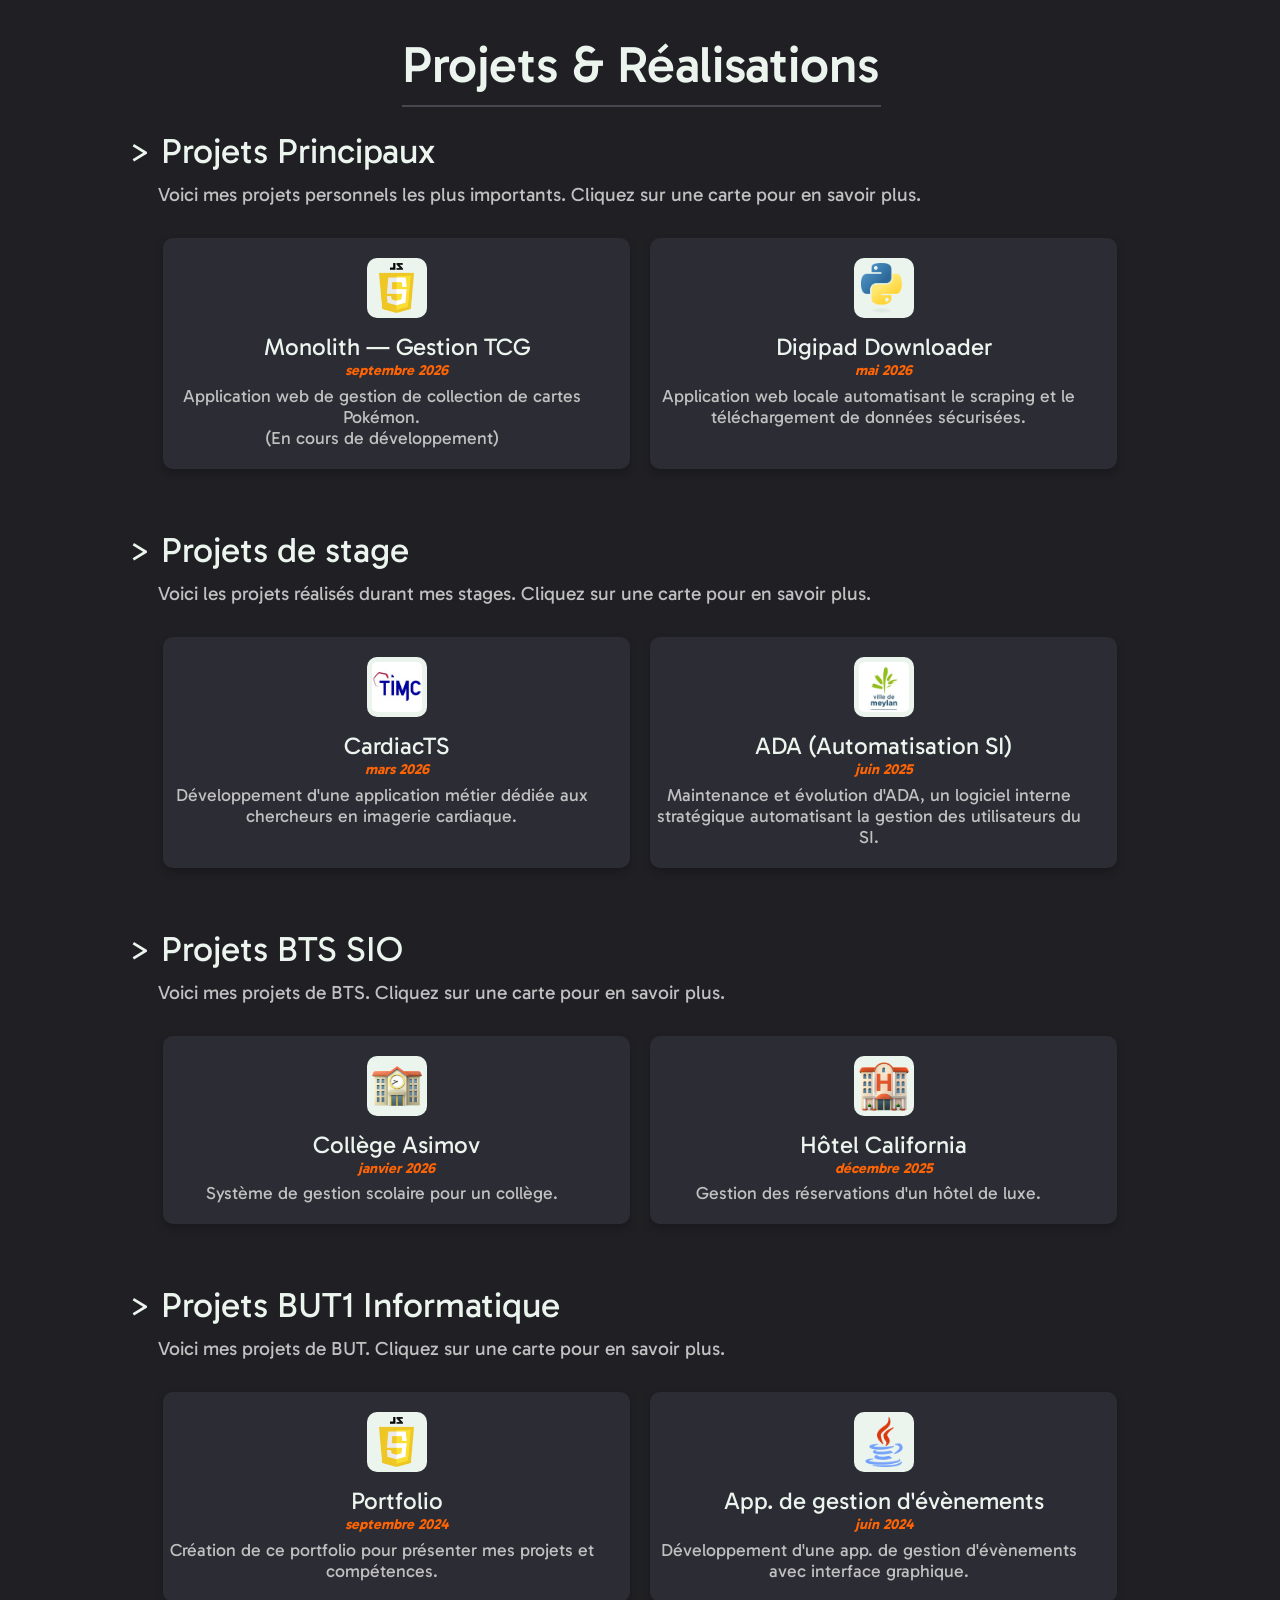
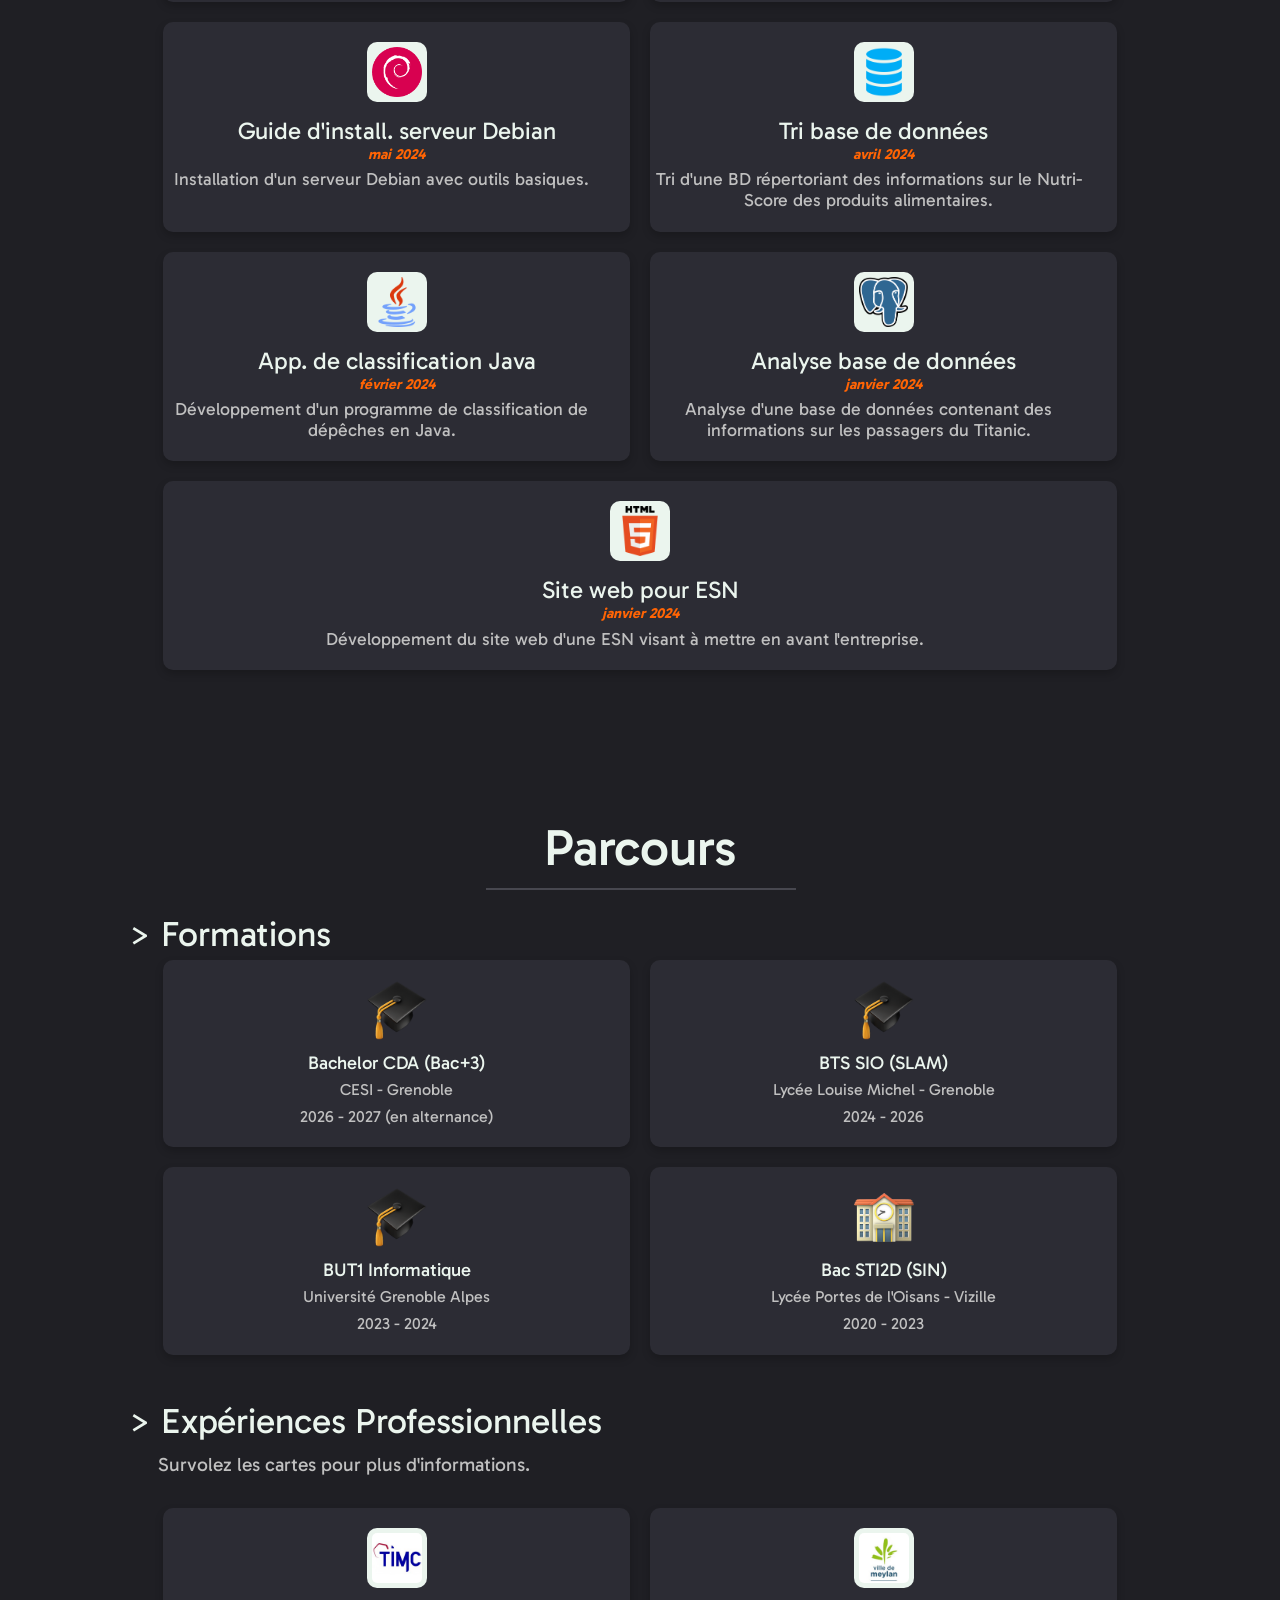
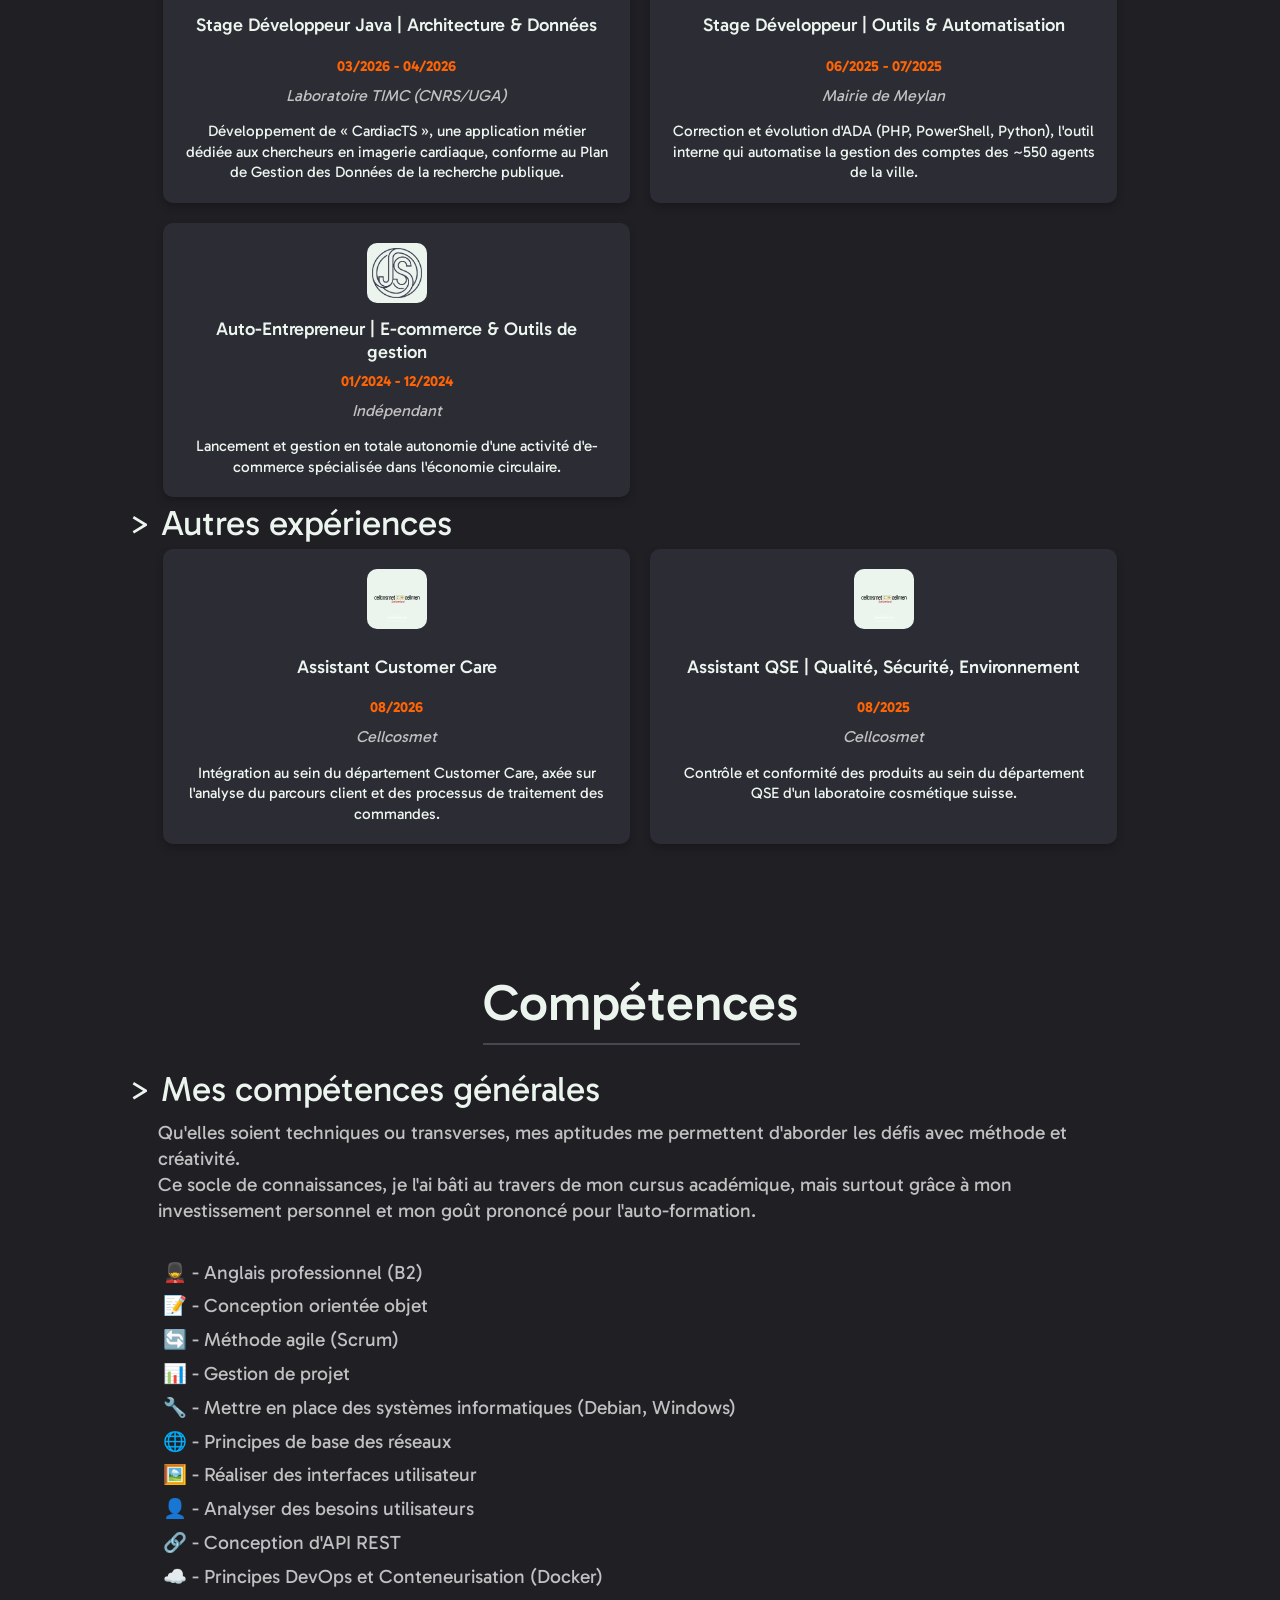
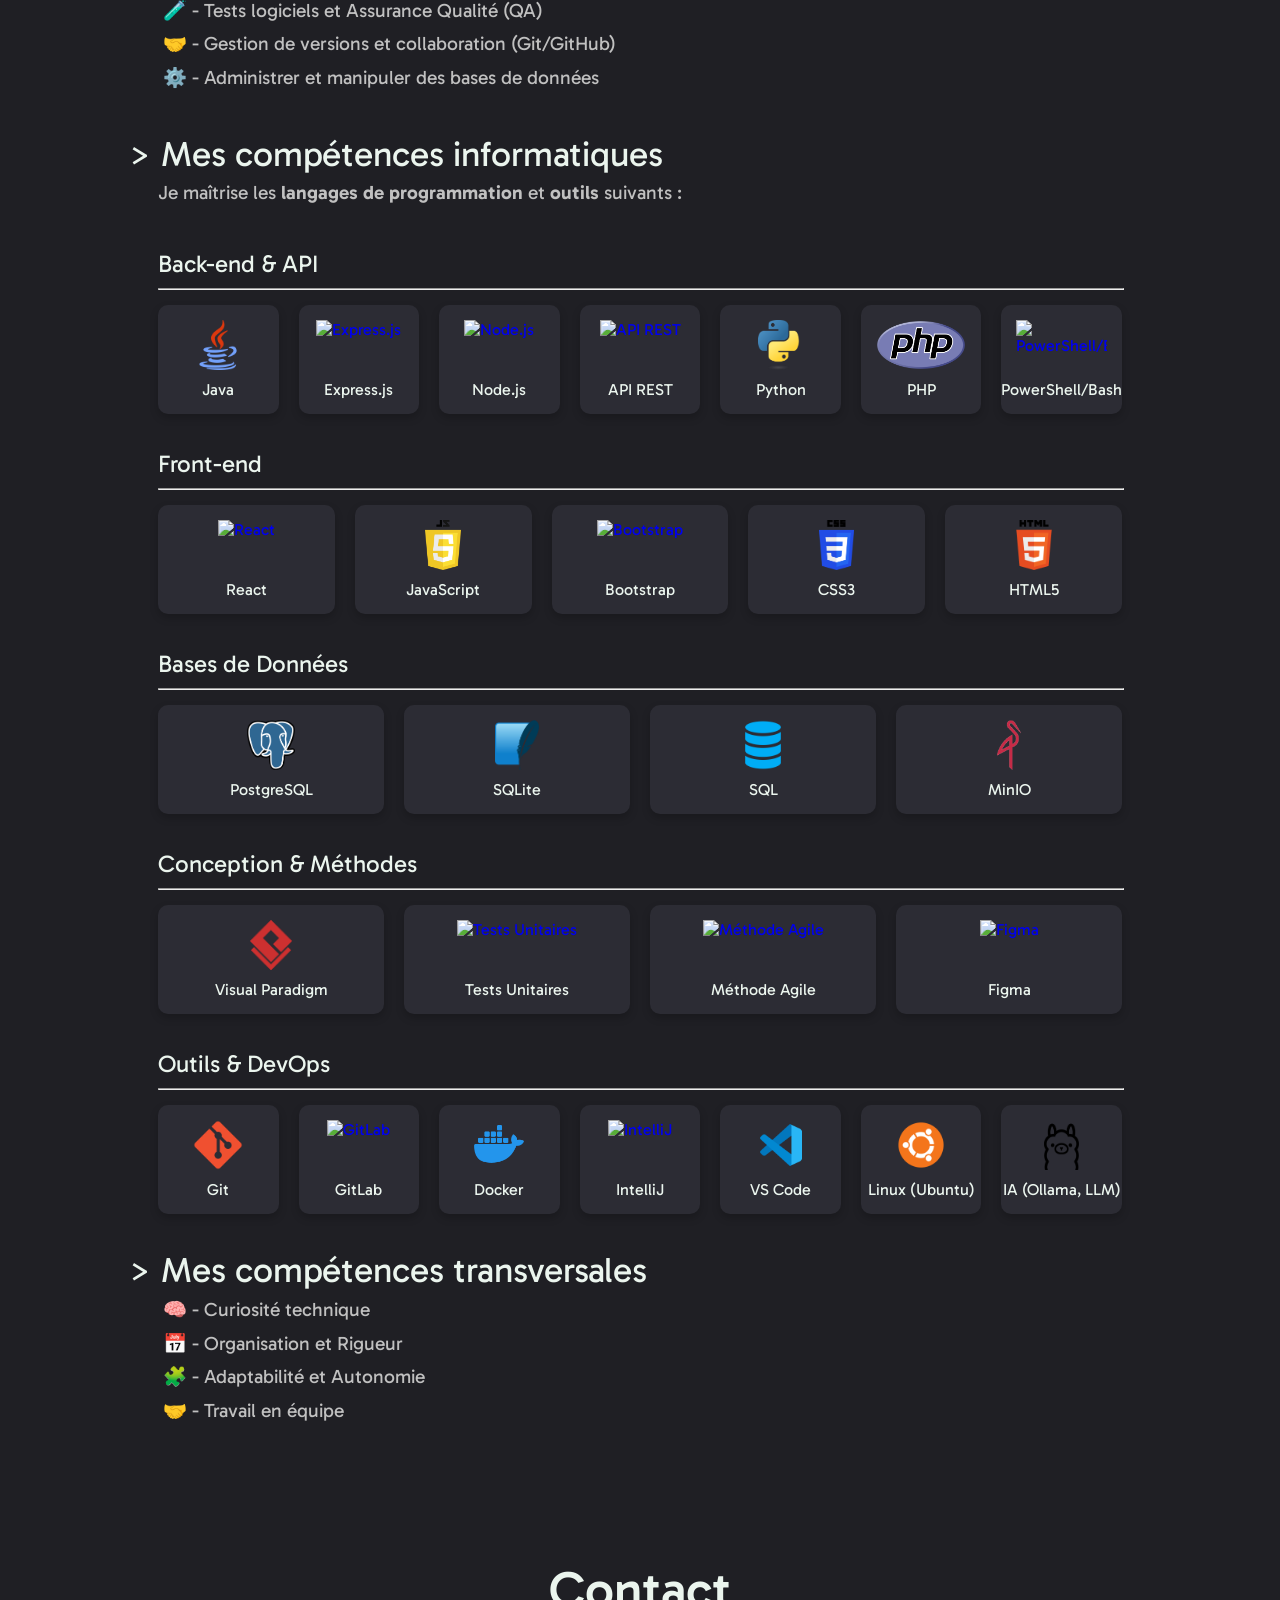
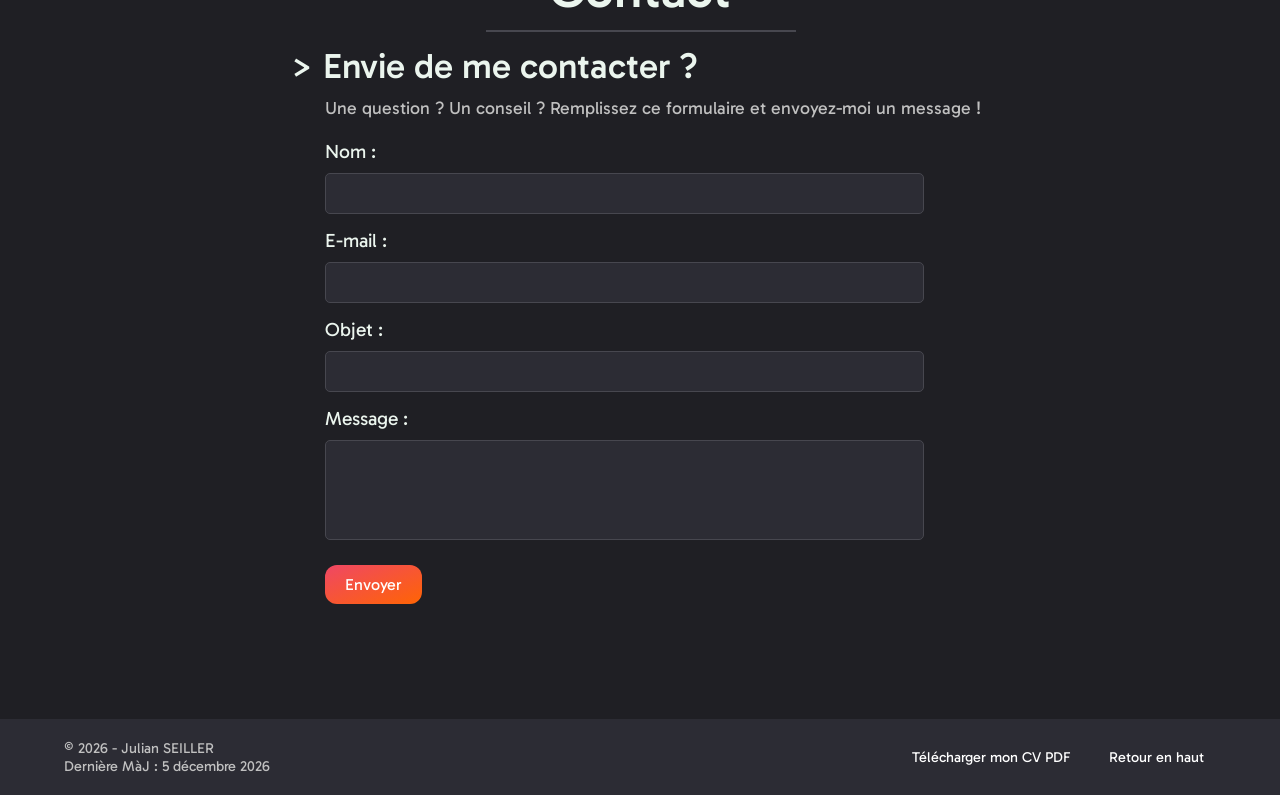
==== commit a775a048: "update ortho" ====
--- a/index.html
+++ b/index.html
@@ -159,10 +159,10 @@
                 <h3 class="revealL bigScreen">> Centres d'intérêt</h3>
                 <h3 class="revealL smallScreen">Centres d'intérêt</h3>
                 <ul class="revealLwD noMarginBottom">
-                    <li class="revealLwD">🎵 - Musique (Piano classique et musiques de film)</li>
+                    <li class="revealLwD">🎵 - Musique (Piano classique et Musiques de films)</li>
                     <li class="revealLwD">📷 - Photographie</li>
-                    <li class="revealLwD">✈️ - Voyages (culture asiatique : Japon, Bali, Thaïlande)</li>
-                    <li class="revealLwD">👾 - Jeux vidéo (compétition)</li>
+                    <li class="revealLwD">✈️ - Voyages (Culture Asiatique : Japon, Bali, Thaïlande)</li>
+                    <li class="revealLwD">👾 - Jeux-Vidéo (compétition)</li>
                     <li class="revealLwD">💻 - Technologies</li>
                 </ul>
             </div>
@@ -176,14 +176,16 @@
             <div class="sectionContent">
                 <h3 class="revealL bigScreen">> Projets Principaux</h3>
                 <h3 class="revealL smallScreen">Projets Principaux</h3>
-                <p class="revealL">Voici mes projets personnels les plus importants. Cliquez sur une carte pour en savoir plus.</p>
+                <p class="revealL">Voici mes projets personnels les plus importants. Cliquez sur une carte pour en
+                    savoir plus.</p>
                 <div id="project-cards-main" class="project-grid revealB">
                     <!-- Projets Principaux générés dynamiquement -->
                 </div>
 
                 <h3 class="revealL bigScreen" style="margin-top: 40px;">> Projets de stage</h3>
-                <h3 class="revealL smallScreen">Projets de stage</h3>
-                <p class="revealL">Voici les projets réalisés durant mes stages. Cliquez sur une carte pour en savoir plus.</p>
+                <h3 class="revealL smallScreen">Projets de Stages</h3>
+                <p class="revealL">Voici les projets réalisés durant mes stages. Cliquez sur une carte pour en savoir
+                    plus.</p>
                 <div id="project-cards-stage" class="project-grid revealB">
                     <!-- Projets de stages générés dynamiquement -->
                 </div>
@@ -425,7 +427,7 @@
                 <ul>
                     <li class="revealLwD">💂 - Anglais professionnel (B2)</li>
                     <li class="revealLwD">📝 - Conception orientée objet</li>
-                    <li class="revealLwD">🔄 - Méthode Agile (Scrum)</li>
+                    <li class="revealLwD">🔄 - Méthode agile (Scrum)</li>
                     <li class="revealLwD">📊 - Gestion de projet</li>
                     <li class="revealLwD">🔧 - Mettre en place des systèmes informatiques (Debian, Windows)</li>
                     <li class="revealLwD">🌐 - Principes de base des réseaux</li>
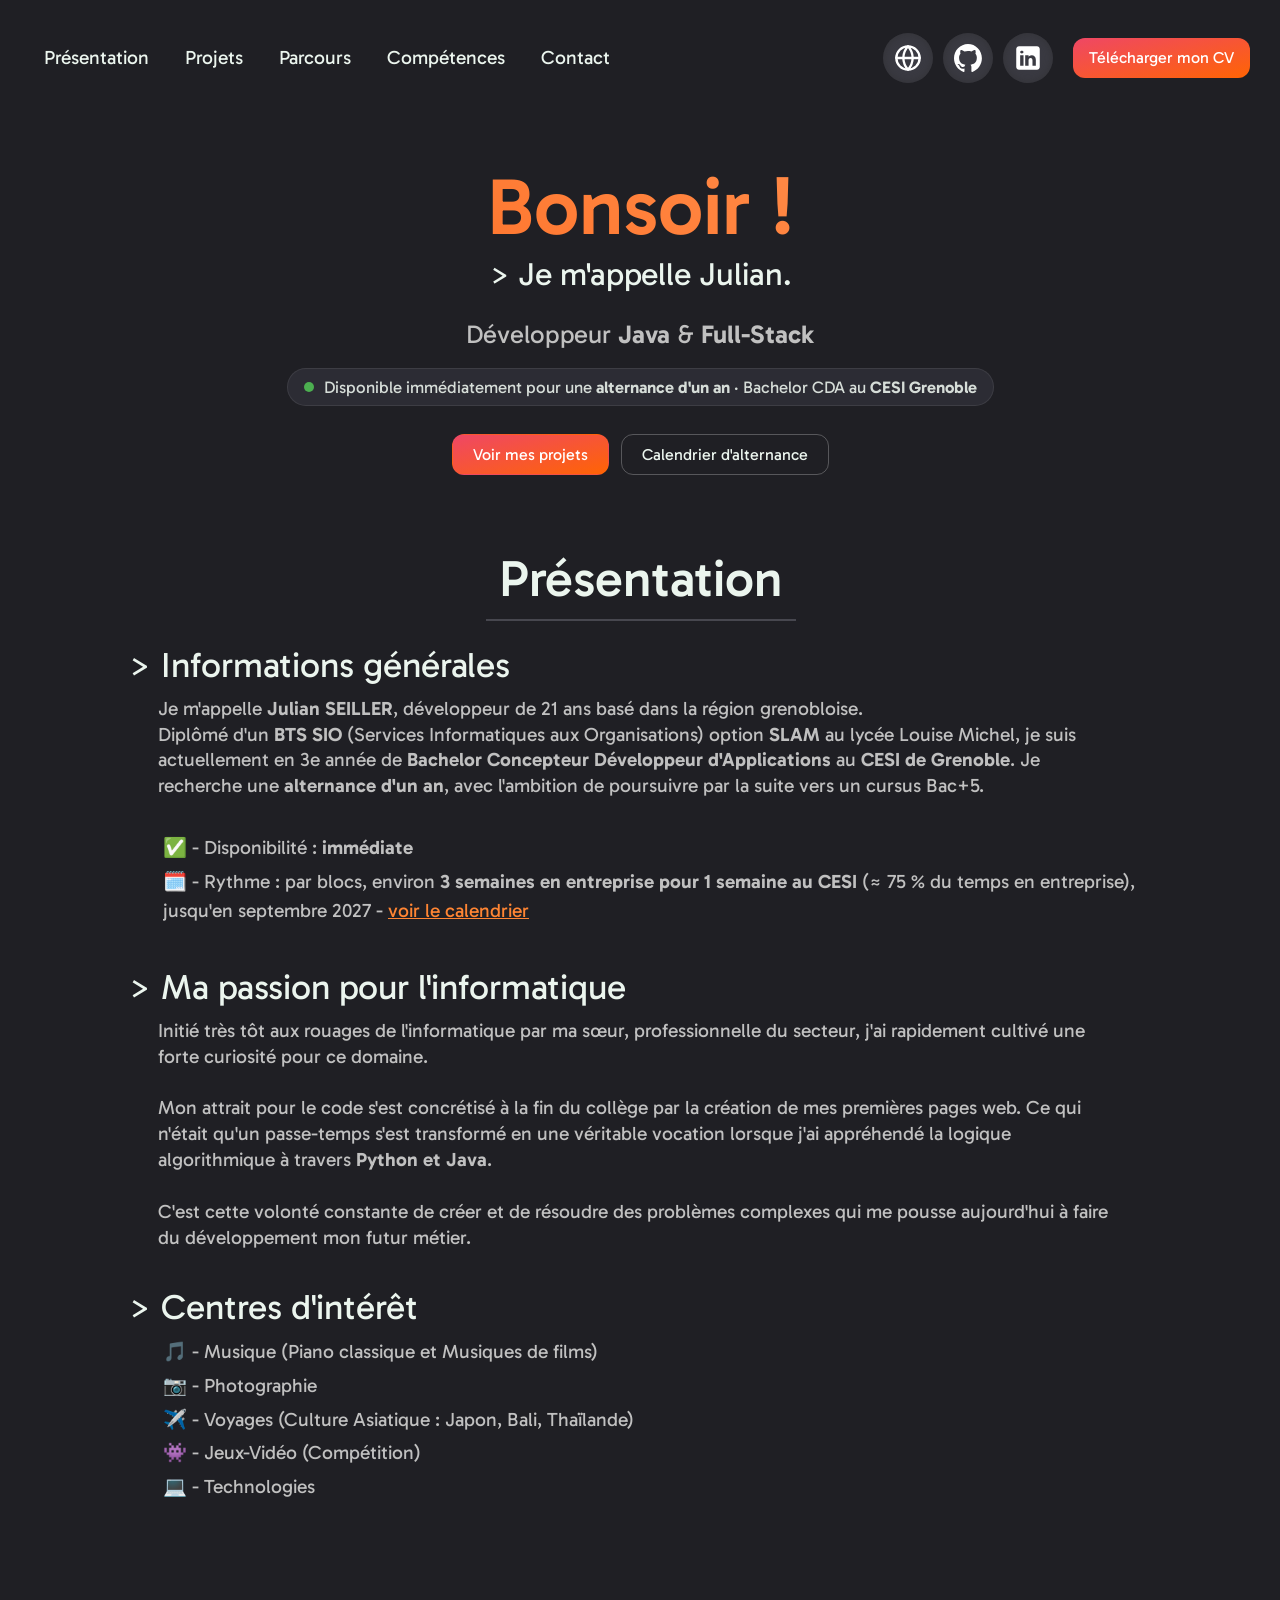
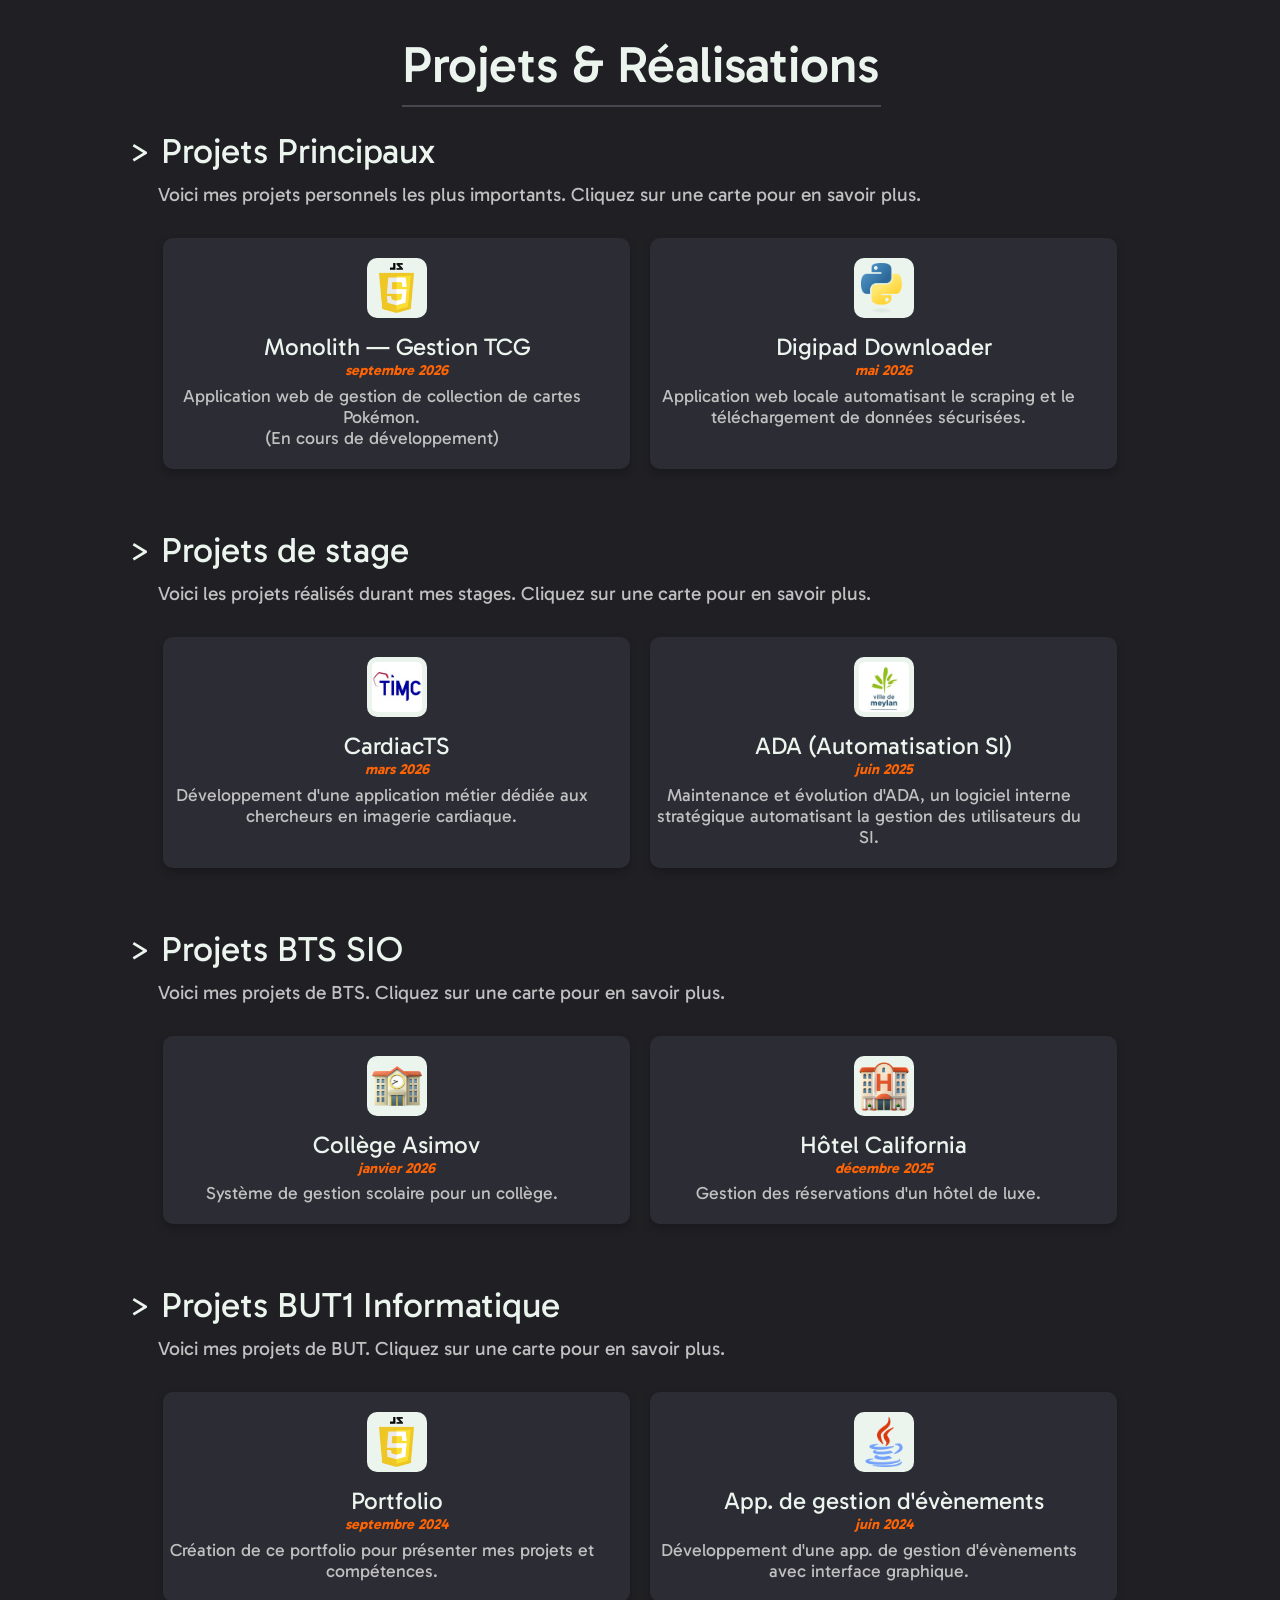
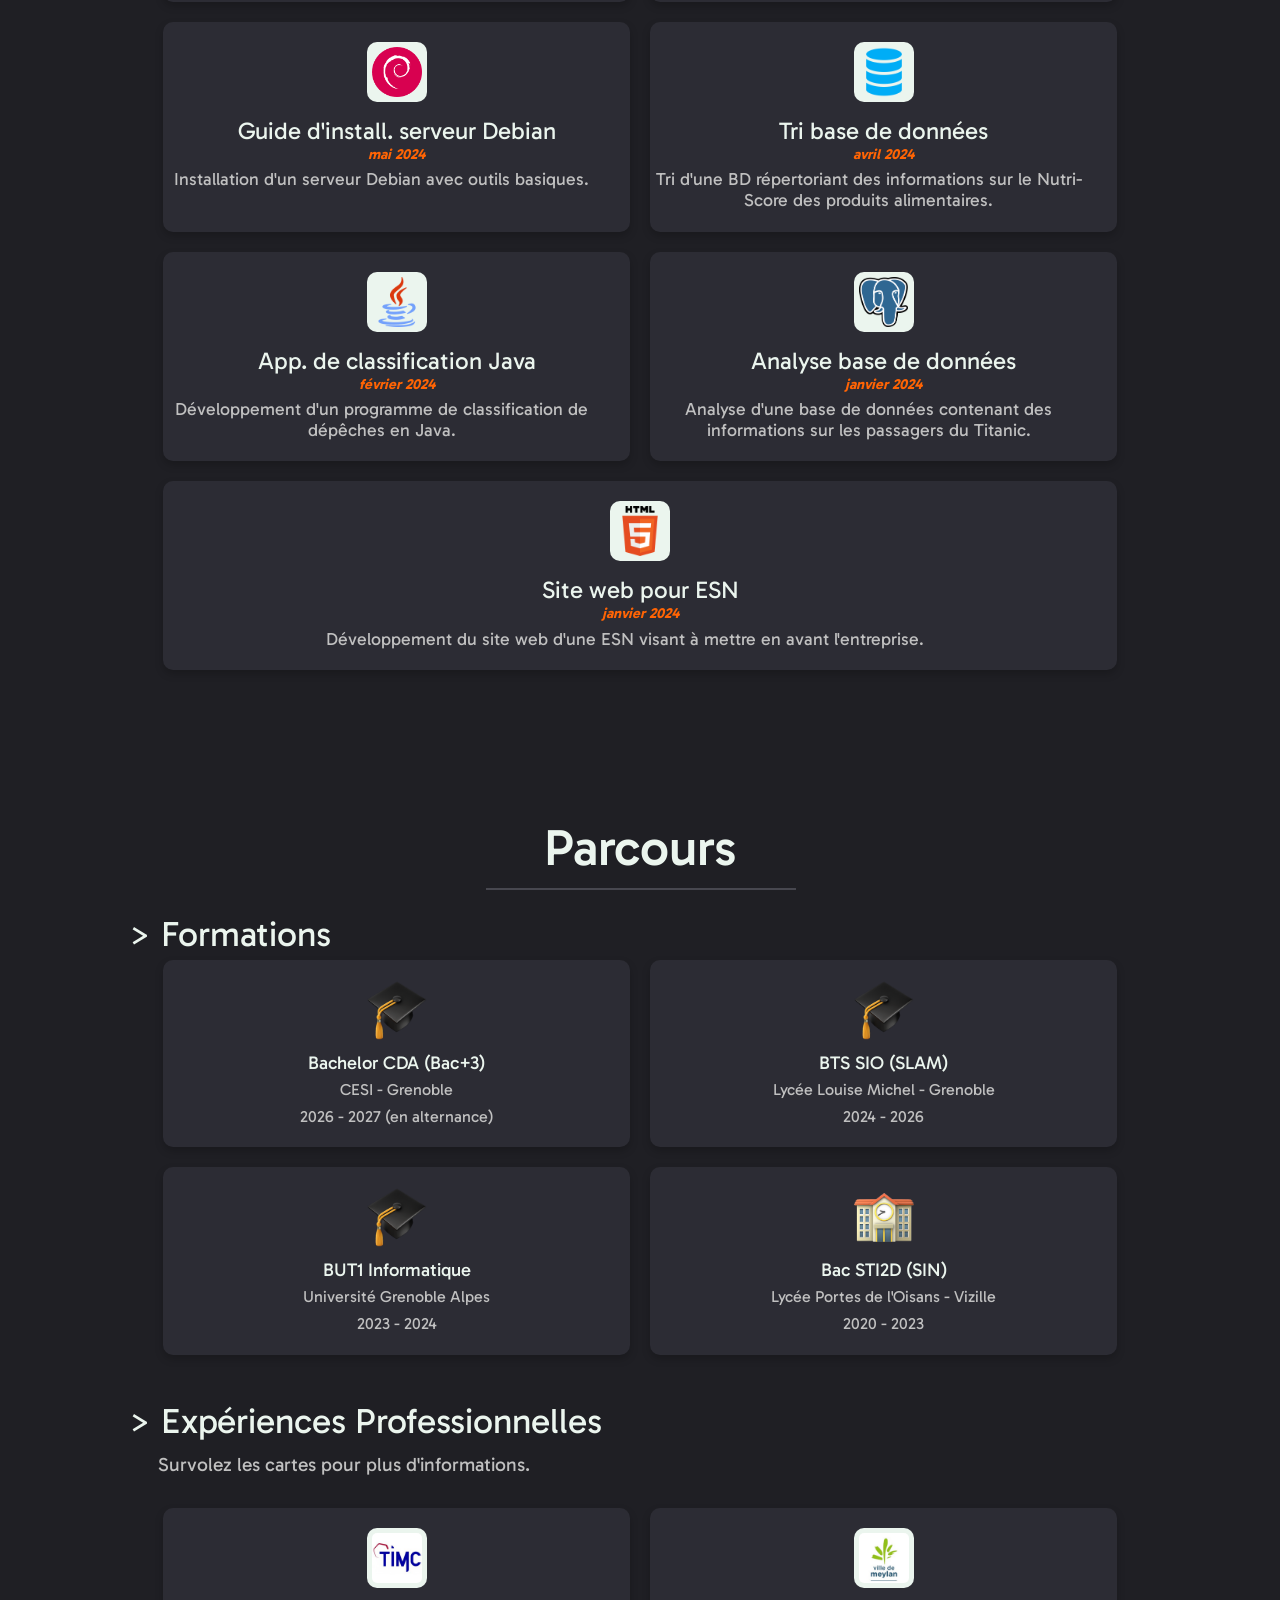
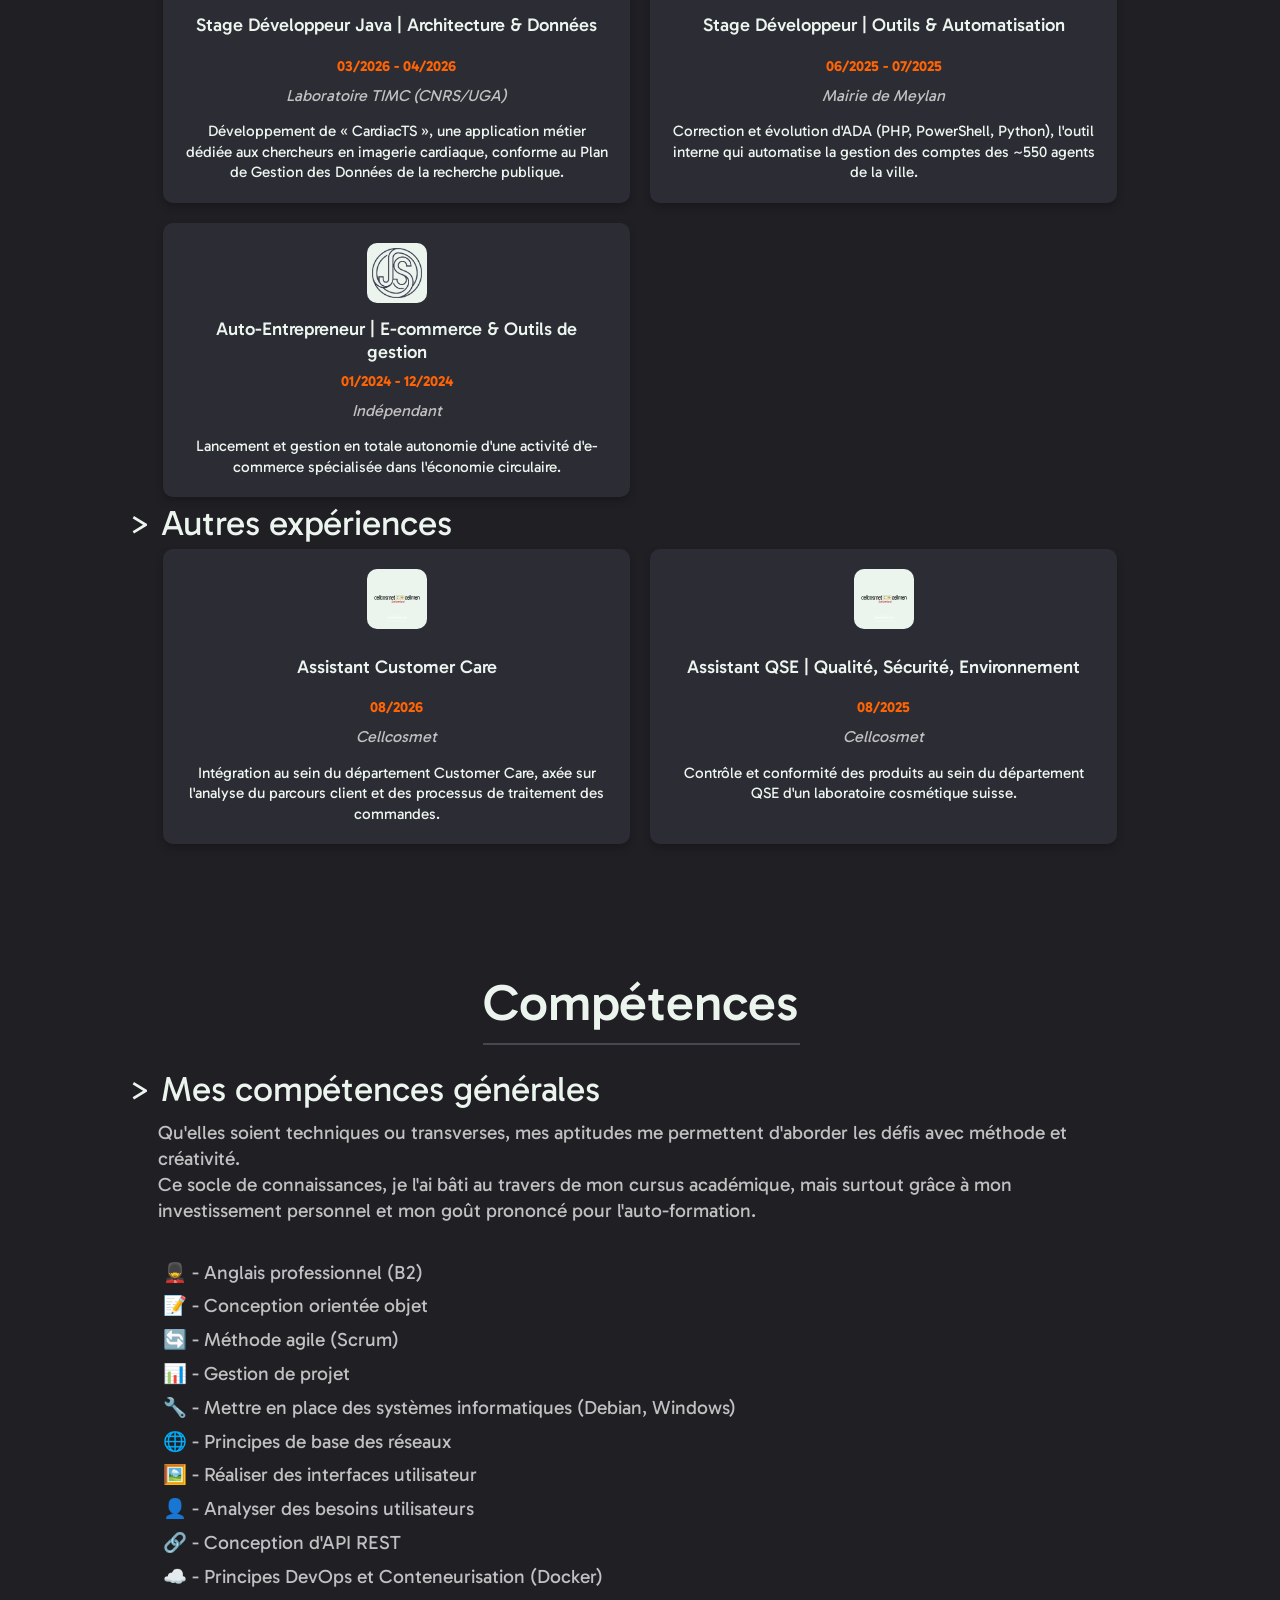
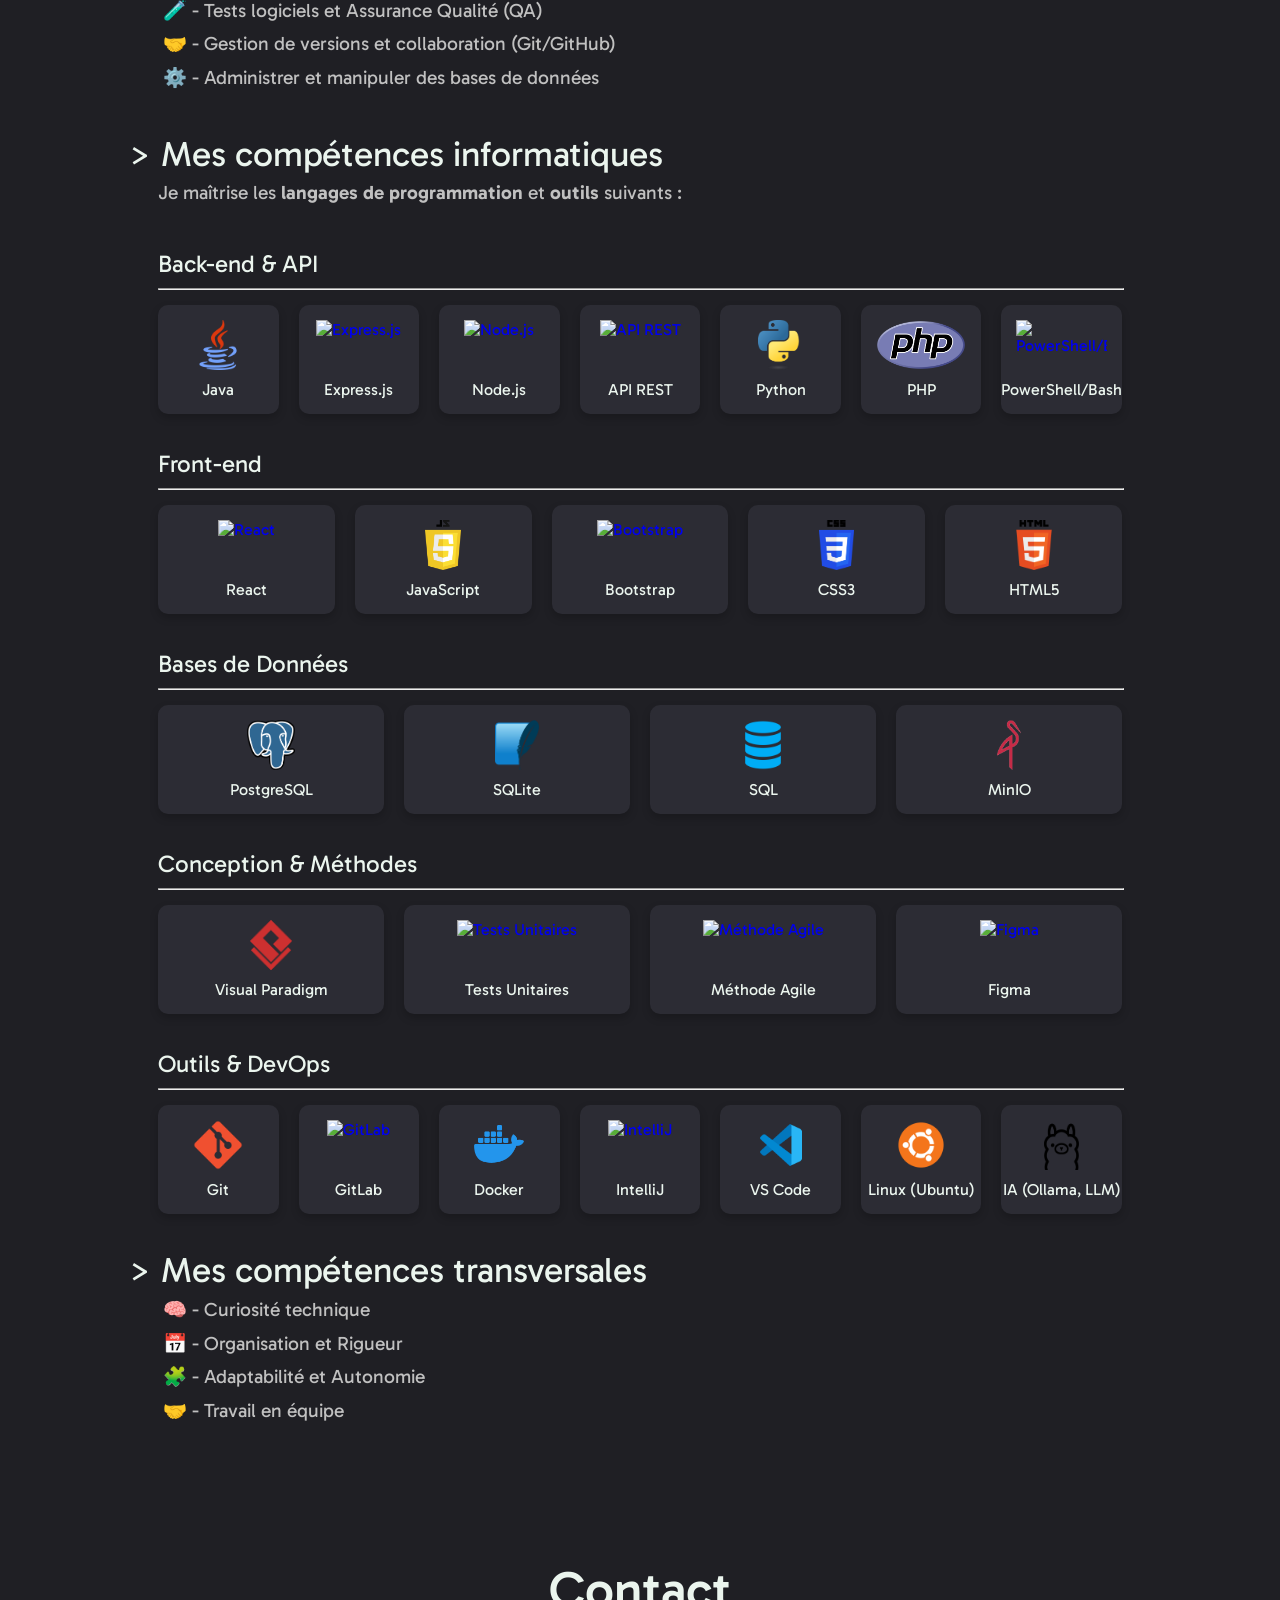
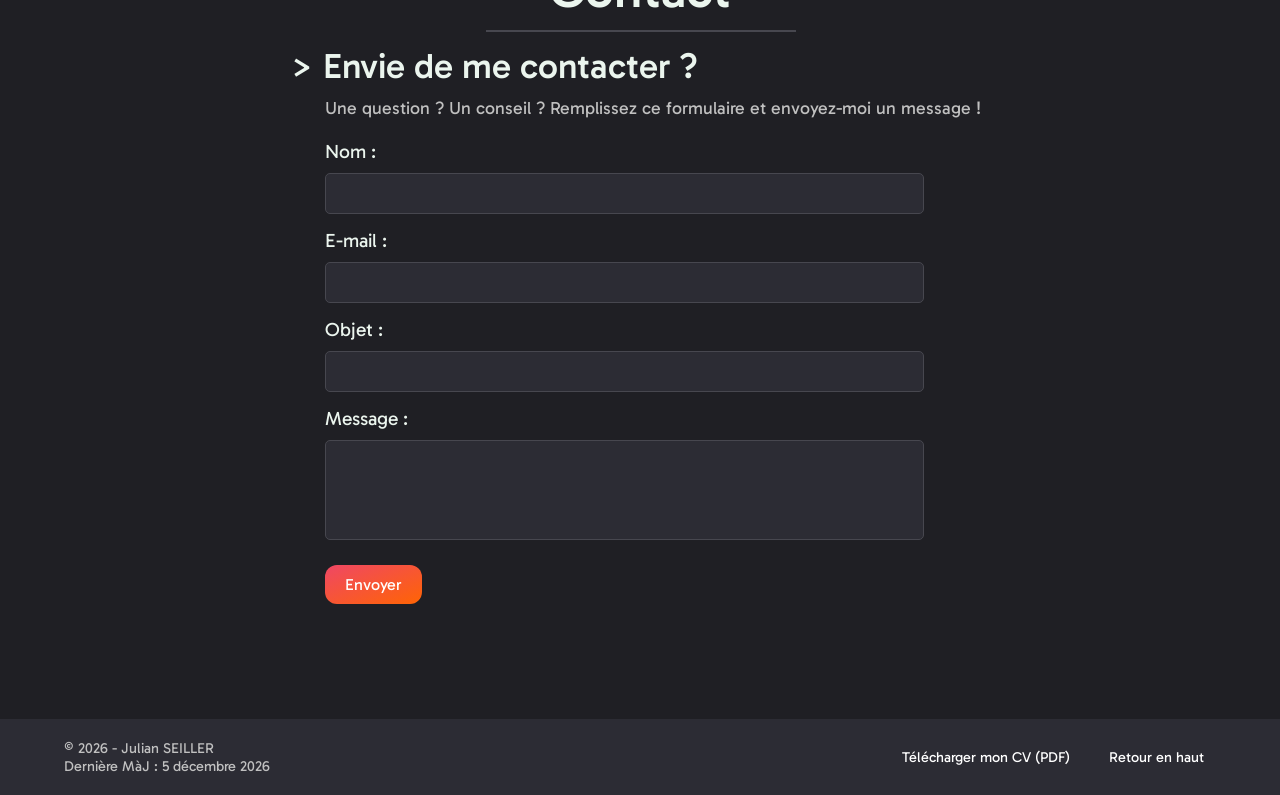
==== commit 2de45ffc: "opti" ====
--- a/index.html
+++ b/index.html
@@ -13,14 +13,14 @@
     <meta property="og:description"
         content="Bachelor CDA au CESI Grenoble, disponible immédiatement pour une alternance d'un an. Projets Java, Node.js, Python et web.">
     <meta property="og:type" content="website">
-    <meta property="og:url" content="https://portfolio-julianseiller.vercel.app/">
-    <meta property="og:image" content="https://portfolio-julianseiller.vercel.app/assets/images/og-image.png">
+    <meta property="og:url" content="https://julianseiller.vercel.app/">
+    <meta property="og:image" content="https://julianseiller.vercel.app/assets/images/og-image.png">
     <meta property="og:image:width" content="1200">
     <meta property="og:image:height" content="630">
     <meta property="og:locale" content="fr_FR">
     <meta name="twitter:card" content="summary_large_image">
-    <link rel="alternate" hreflang="fr" href="https://portfolio-julianseiller.vercel.app/">
-    <link rel="alternate" hreflang="en" href="https://portfolio-julianseiller.vercel.app/indexEN.html">
+    <link rel="alternate" hreflang="fr" href="https://julianseiller.vercel.app/">
+    <link rel="alternate" hreflang="en" href="https://julianseiller.vercel.app/indexEN.html">
 
     <link rel="stylesheet" href="styles.css">
     <link rel="preconnect" href="https://fonts.googleapis.com">
@@ -162,7 +162,7 @@
                     <li class="revealLwD">🎵 - Musique (Piano classique et Musiques de films)</li>
                     <li class="revealLwD">📷 - Photographie</li>
                     <li class="revealLwD">✈️ - Voyages (Culture Asiatique : Japon, Bali, Thaïlande)</li>
-                    <li class="revealLwD">👾 - Jeux-Vidéo (compétition)</li>
+                    <li class="revealLwD">👾 - Jeux-Vidéo (Compétition)</li>
                     <li class="revealLwD">💻 - Technologies</li>
                 </ul>
             </div>
@@ -501,7 +501,7 @@
             <p>&copy; 2026 - Julian SEILLER <br>Dernière MàJ : <span id="last-updated"></span></p>
             <div class="footer-actions">
                 <a href="assets/files/CV_Julian_SEILLER.pdf" class="btn-cv" title="Télécharger mon CV" target="_blank"
-                    rel="noopener noreferrer">Télécharger mon CV PDF</a>
+                    rel="noopener noreferrer">Télécharger mon CV (PDF)</a>
                 <a href="#hello" class="back-to-top">Retour en haut</a>
             </div>
         </div>
